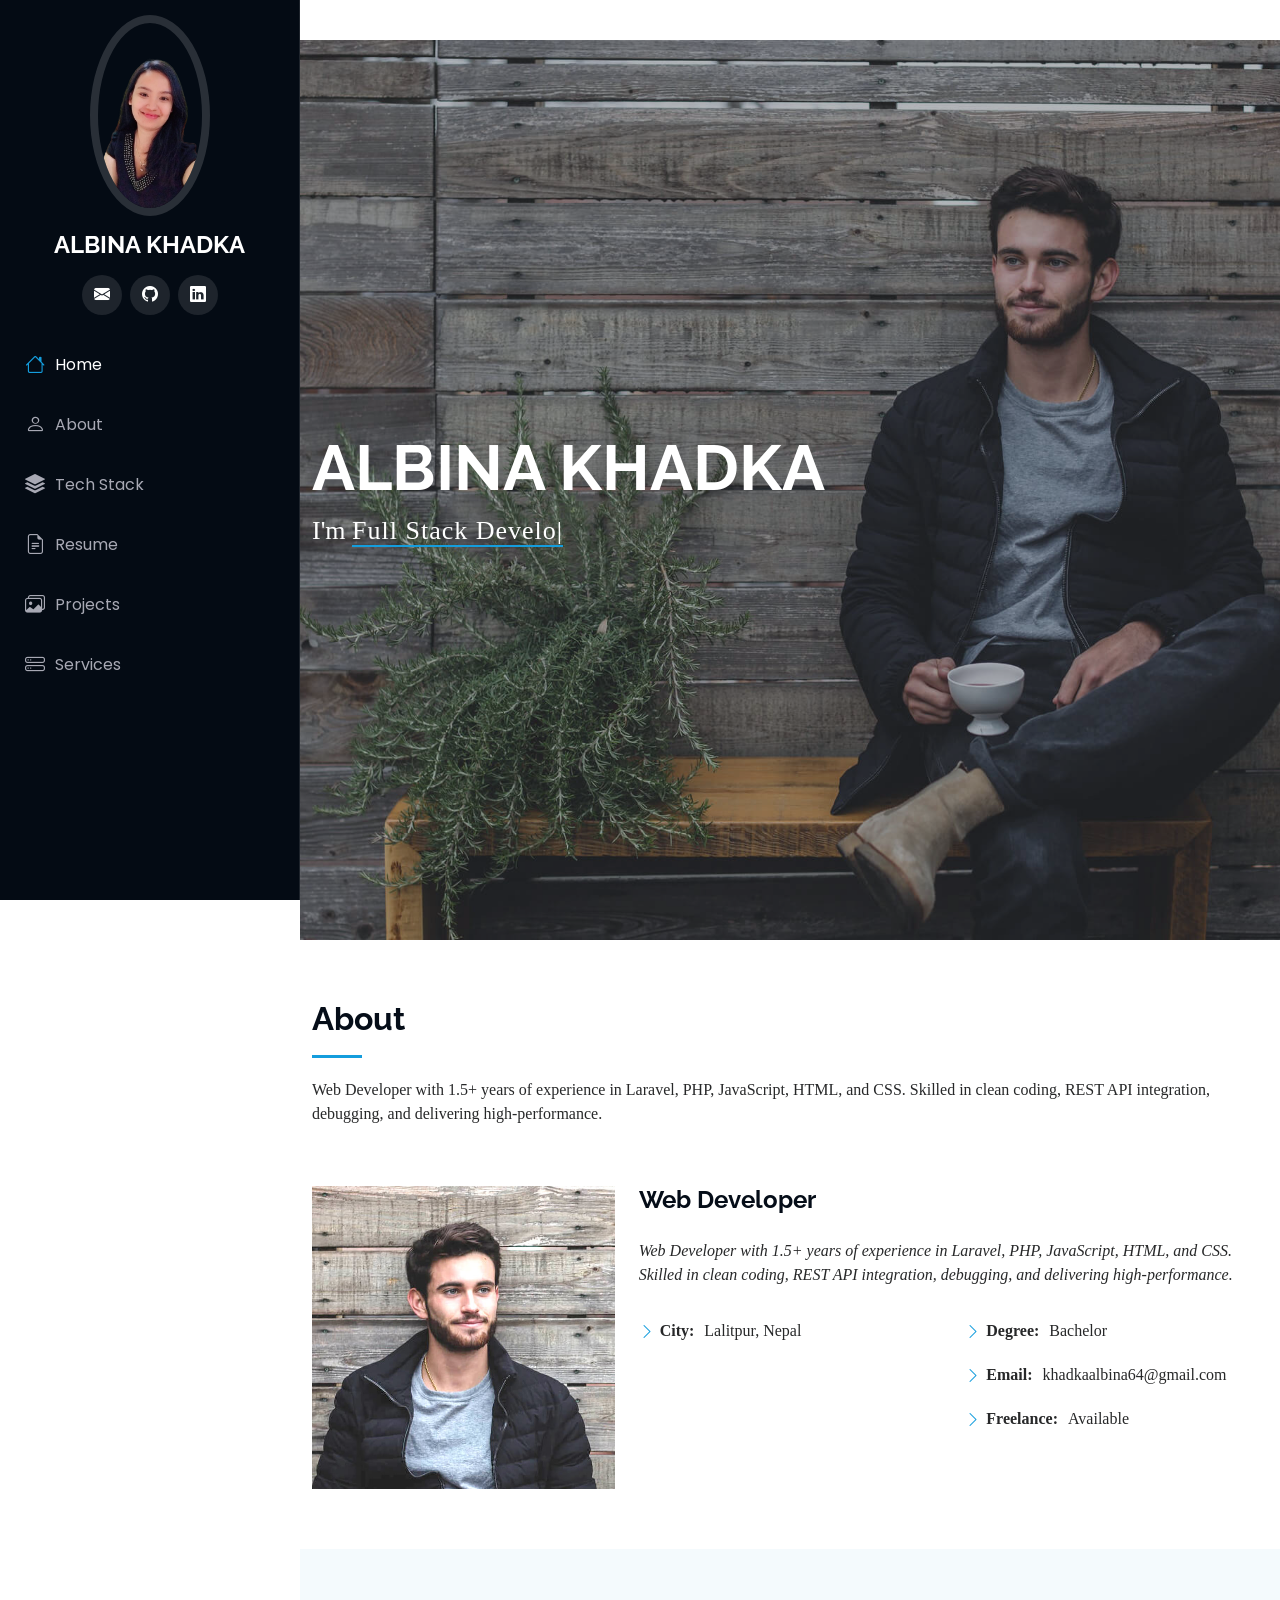
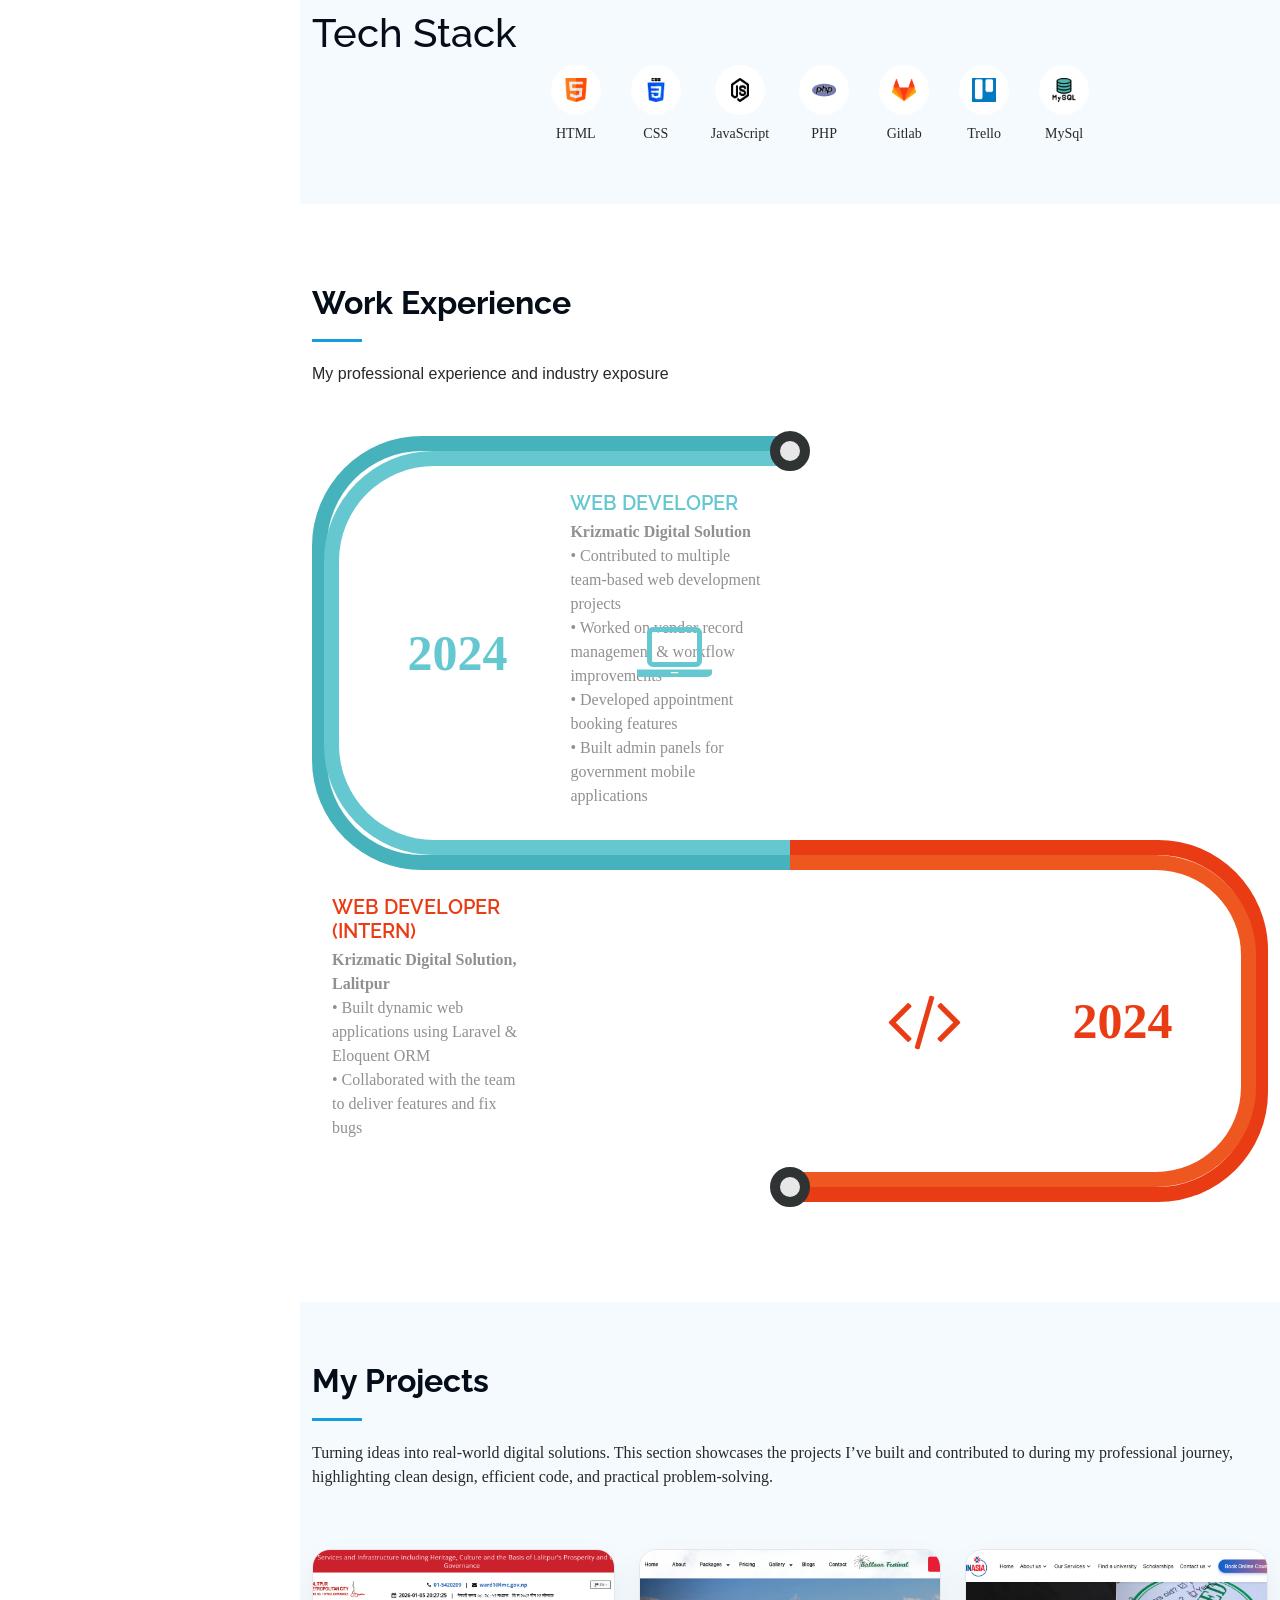
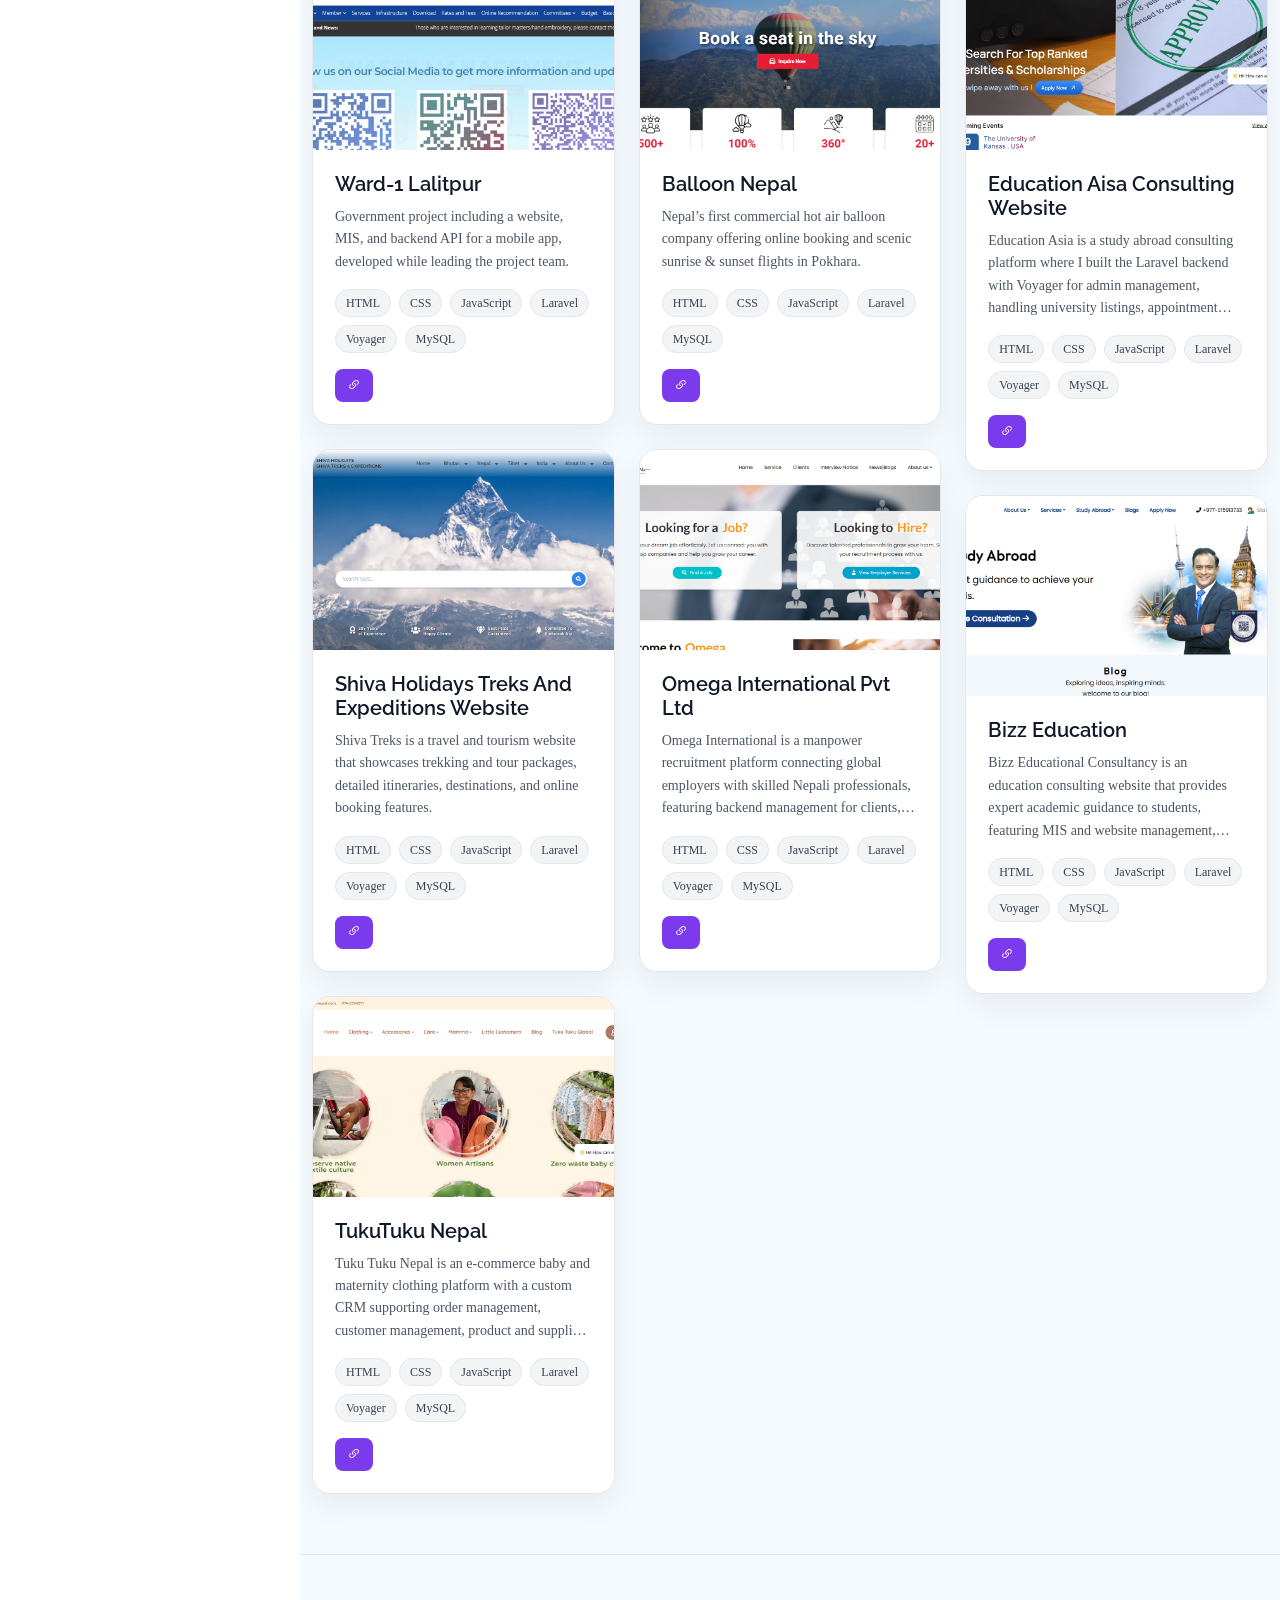
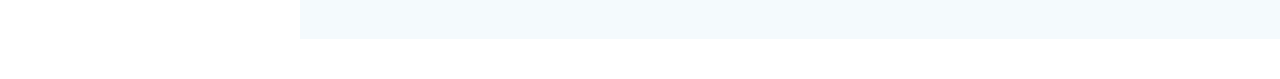
==== index.html @ 02621f2a "1st phase" ====
<!DOCTYPE html>
<html lang="en">

<head>
  <meta charset="utf-8">
  <meta content="width=device-width, initial-scale=1.0" name="viewport">
  <title>Full Stack Developer Portfolio</title>
  <meta content="" name="description">
  <meta content="" name="keywords">

  <!-- Favicons -->
  <link href="assets/img/resume.png" rel="icon">
  <link href="assets/img/resume.png" rel="apple-touch-icon">
  <!-- Fonts -->
  <link href="https://fonts.googleapis.com" rel="preconnect">
  <link href="https://fonts.gstatic.com" rel="preconnect" crossorigin>
  <link
    href="https://fonts.googleapis.com/css2?family=Roboto:ital,wght@0,100;0,300;0,400;0,500;0,700;0,900;1,100;1,300;1,400;1,500;1,700;1,900&family=Poppins:ital,wght@0,100;0,200;0,300;0,400;0,500;0,600;0,700;0,800;0,900;1,100;1,200;1,300;1,400;1,500;1,600;1,700;1,800;1,900&family=Raleway:ital,wght@0,100;0,200;0,300;0,400;0,500;0,600;0,700;0,800;0,900;1,100;1,200;1,300;1,400;1,500;1,600;1,700;1,800;1,900&display=swap"
    rel="stylesheet">
    <link rel="stylesheet" href="https://cdnjs.cloudflare.com/ajax/libs/font-awesome/4.7.0/css/font-awesome.min.css">


  <!-- Vendor CSS Files -->
  <link href="assets/vendor/bootstrap/css/bootstrap.min.css" rel="stylesheet">
  <link href="assets/vendor/bootstrap-icons/bootstrap-icons.css" rel="stylesheet">
  <link href="assets/vendor/aos/aos.css" rel="stylesheet">
  <link href="assets/vendor/glightbox/css/glightbox.min.css" rel="stylesheet">
  <link href="assets/vendor/swiper/swiper-bundle.min.css" rel="stylesheet">
  <link href="assets/css/main.css" rel="stylesheet">
</head>

<body class="index-page">

  <header id="header" class="header dark-background d-flex flex-column">
    <i class="header-toggle d-xl-none bi bi-list"></i>

    <div class="profile-img">
      <img src="assets/img/me.png" alt="" class="img-fluid rounded-circle">
    </div>

    <a href="index.html" class="logo d-flex align-items-center justify-content-center">
      <h1 class="sitename">ALBINA KHADKA</h1>
    </a>

    <div class="social-links text-center">
      <a href="mailto:khadkaalbina64@gmail.com" class="gmail" target="_blank">
        <i class="bi bi-envelope-fill"></i>
      </a>

      <a href="https://github.com/AlbinaKhadka" class="github" target="_blank">
        <i class="bi bi-github"></i>
      </a>
      <a href="https://www.linkedin.com/in/albinakhadka/" class="linkedin"><i class="bi bi-linkedin"></i></a>
    </div>

    <nav id="navmenu" class="navmenu">
      <ul>
        <li><a href="#hero" class="active"><i class="bi bi-house navicon"></i>Home</a></li>
        <li><a href="#about"><i class="bi bi-person navicon"></i> About</a></li>
        <li><a href="#skills"><i class="bi bi-stack navicon"></i> Tech Stack</a></li>
        <li><a href="#resume"><i class="bi bi-file-earmark-text navicon"></i> Resume</a></li>
        <li><a href="#portfolio"><i class="bi bi-images navicon"></i> Projects</a></li>
        <li><a href="#services"><i class="bi bi-hdd-stack navicon"></i> Services</a></li>

    </nav>

  </header>

  <main class="main">

    <!-- Hero Section -->
    <section id="hero" class="hero section dark-background">

      <img src="assets/img/hero-bg.jpg" alt="" data-aos="fade-in" class="">

      <div class="container" data-aos="fade-up" data-aos-delay="100">
        <h2>ALBINA KHADKA</h2>
        <p>I'm <span class="typed" data-typed-items="Full Stack Developer"></span><span
            class="typed-cursor typed-cursor--blink" aria-hidden="true"></span><span
            class="typed-cursor typed-cursor--blink" aria-hidden="true"></span></p>
      </div>

    </section><!-- /Hero Section -->

    <!-- About Section -->
    <section id="about" class="about section">

      <!-- Section Title -->
      <div class="container section-title" data-aos="fade-up">
        <h2>About</h2>
        <p>Web Developer with 1.5+ years of experience in Laravel, PHP, JavaScript, HTML, and CSS. Skilled in clean
          coding, REST API integration, debugging, and delivering high-performance.</p>
      </div><!-- End Section Title -->

      <div class="container" data-aos="fade-up" data-aos-delay="100">

        <div class="row gy-4 justify-content-center">
          <div class="col-lg-4">
            <img src="assets/img/my-profile-img.jpg" class="img-fluid" alt="">
          </div>
          <div class="col-lg-8 content">
            <h2> Web Developer</h2>
            <p class="fst-italic py-3">
              Web Developer with 1.5+ years of experience in Laravel, PHP, JavaScript, HTML, and CSS. Skilled in clean
              coding, REST API integration, debugging, and delivering high-performance.
            </p>
            <div class="row">
              <div class="col-lg-6">
                <ul>
                  <li><i class="bi bi-chevron-right"></i> <strong>City:</strong> <span>Lalitpur, Nepal</span></li>
                </ul>
              </div>
              <div class="col-lg-6">
                <ul>

                  <li><i class="bi bi-chevron-right"></i> <strong>Degree:</strong> <span>Bachelor</span></li>
                  <li><i class="bi bi-chevron-right"></i> <strong>Email:</strong> <span>khadkaalbina64@gmail.com</span>
                  </li>
                  <li><i class="bi bi-chevron-right"></i> <strong>Freelance:</strong> <span>Available</span></li>
                </ul>
              </div>
            </div>

          </div>
        </div>

      </div>

    </section><!-- /About Section -->
    <!-- Skills Section -->
    <section id="skills" class="skills section light-background">

      <div class="container">
        <div>
          <h1>Tech Stack <br />
            <span style="font-size: 40px; font-weight: 500"></span>
          </h1>
        </div>

        <div class="right-section">
          <div class="dotted-arc"></div>
          <div class="main-circle">
            <img src="" width="90" />
          </div>


          <div class="icon-node node-top">
            <div class="node-circle">
              <img src="assets/img/skills/html.png" />
            </div>
            <div class="label">HTML</div>
          </div>


          <div class="icon-node node-mid">
            <div class="node-circle">
              <img src="assets/img/skills/css.png" />
            </div>
            <div class="label">CSS</div>
          </div>

          <div class="icon-node node-mid">
            <div class="node-circle">
              <img src="assets/img/skills/js.png" />
            </div>
            <div class="label">JavaScript</div>
          </div>

          <div class="icon-node node-mid">
            <div class="node-circle">
              <img src="assets/img/skills/php.png" />
            </div>
            <div class="label">PHP</div>
          </div>

          <div class="icon-node node-mid">
            <div class="node-circle">
              <img src="assets/img/skills/gitlab.png" />
            </div>
            <div class="label">Gitlab</div>
          </div>
          <div class="icon-node node-mid">
            <div class="node-circle">
              <img src="assets/img/skills/trello.png" />
            </div>
            <div class="label">Trello</div>
          </div>
          <div class="icon-node node-mid">
            <div class="node-circle">
              <img src="assets/img/skills/mysql.png" />
            </div>
            <div class="label">MySql</div>
          </div>
        </div>
      </div>
    </section><!-- /Skills Section -->

    <!-- Resume Section -->
 <section id="resume" class="resume section">

  <div class="container section-title">
    <h2>Work Experience</h2>
    <p>My professional experience and industry exposure</p>
  </div>

  <div class="container">
    <div class="row">
      <div class="col">
        <div class="main-timeline">
          <!-- EXPERIENCE 1 -->
          <div class="timeline">
            <a href="#" class="timeline-content">
              <span class="timeline-year">2024</span>
              <div class="timeline-icon">
                <i class="fa fa-laptop" aria-hidden="true"></i>
              </div>

              <div class="content">
                <h3 class="title">Web Developer</h3>
                <p class="description">
                  <strong>Krizmatic Digital Solution</strong><br>
              
                  • Contributed to multiple team-based web development projects<br>
                  • Worked on vendor record management & workflow improvements<br>
                  • Developed appointment booking features<br>
                  • Built admin panels for government mobile applications
                </p>
              </div>
            </a>
          </div>

          <!-- EXPERIENCE 2 -->
          <div class="timeline">
            <a href="#" class="timeline-content">
              <span class="timeline-year">2024</span>

              <div class="timeline-icon">
                <i class="fa fa-code" aria-hidden="true"></i>
              </div>

              <div class="content">
                <h3 class="title">Web Developer (Intern)</h3>
                <p class="description">
                  <strong>Krizmatic Digital Solution, Lalitpur</strong><br>
                
                  • Built dynamic web applications using Laravel & Eloquent ORM<br>
                  • Collaborated with the team to deliver features and fix bugs
                </p>
              </div>
            </a>
          </div>

        </div>
      </div>
    </div>
  </div>

</section>


<!-- /Resume Section -->

    <!-- Portfolio Section -->
    <section id="portfolio" class="portfolio section light-background">

      <!-- Section Title -->
      <div class="container section-title" data-aos="fade-up">
        <h2>My Projects</h2>
        <p>
          Turning ideas into real-world digital solutions.
          This section showcases the projects I’ve built and contributed to during my professional journey, highlighting
          clean design, efficient code, and practical problem-solving.
        </p>
      </div>
      <div class="container">
        <div class="isotope-layout" data-default-filter="*" data-layout="masonry" data-sort="original-order">
          <div class="row gy-4 isotope-container" data-aos="fade-up" data-aos-delay="200">
            <div class="col-lg-4 col-md-6 portfolio-item isotope-item filter-app">
              <div class="portfolio-content h-100 portfolio-card">
                <img src="assets/img/projects/ward.png" class="img-fluid portfolio-img"
                  alt="Ward-1 Lalitpur Government Project">

                <div class="portfolio-info portfolio-info-light">
                  <h4>Ward-1 Lalitpur</h4>
                  <p>
                    Government project including a website, MIS, and backend API for a mobile app,
                    developed while leading the project team.
                  </p>
                  <div class="tech-stack">
                    <span>HTML</span>
                    <span>CSS</span>
                    <span>JavaScript</span>
                    <span>Laravel</span>
                    <span>Voyager</span>
                    <span>MySQL</span>
                  </div>

                  <a href="https://ward1lmc.com/" class="details-link">
                    <i class="bi bi-link-45deg"></i>
                  </a>
                </div>

              </div>
            </div>
            <div class="col-lg-4 col-md-6 portfolio-item isotope-item filter-app">
              <div class="portfolio-content h-100 portfolio-card">

                <img src="assets/img/projects/Book-a-Hot-Air-Balloon-Ride-in-Nepal-09-25-2025_11_34_AM.png"
                  class="img-fluid portfolio-img" alt="Balloon Nepal project">

                <div class="portfolio-info portfolio-info-light">
                  <h4>Balloon Nepal</h4>
                  <p>
                    Nepal’s first commercial hot air balloon company offering online booking
                    and scenic sunrise & sunset flights in Pokhara.
                  </p>
                  <div class="tech-stack">
                    <span>HTML</span>
                    <span>CSS</span>
                    <span>JavaScript</span>
                    <span>Laravel</span>
                    <span>MySQL</span>
                  </div>

                  <a href="https://balloonnepal.com/" class="details-link" target="_blank" rel="noopener">
                    <i class="bi bi-link-45deg"></i>
                  </a>
                </div>

              </div>
            </div>

            <div class="col-lg-4 col-md-6 portfolio-item isotope-item filter-app">
              <div class="portfolio-content h-100 portfolio-card">
                <img src="assets/img/projects/Education-Asia-09-25-2025_12_02_PM.png" class="img-fluid portfolio-img"
                  alt="Education Asia">

                <div class="portfolio-info portfolio-info-light">
                  <h4>Education Aisa Consulting Website </h4>
                  <p>
                    Education Asia is a study abroad consulting platform where I built the Laravel backend with Voyager
                    for admin management, handling university listings, appointment bookings, scholarships, and core
                    consulting features.
                  </p>
                  <div class="tech-stack">
                    <span>HTML</span>
                    <span>CSS</span>
                    <span>JavaScript</span>
                    <span>Laravel</span>
                    <span>Voyager</span>
                    <span>MySQL</span>
                  </div>
                  <a href="https://www.educationasia.com/" class="details-link">
                    <i class="bi bi-link-45deg"></i>
                  </a>
                </div>

              </div>
            </div>
            <div class="col-lg-4 col-md-6 portfolio-item isotope-item filter-app">
              <div class="portfolio-content h-100 portfolio-card">
                <img src="assets/img/projects/shivatreks.png" class="img-fluid portfolio-img" alt="Education Asia">

                <div class="portfolio-info portfolio-info-light">
                  <h4>Shiva Holidays Treks And Expeditions Website </h4>
                  <p>
                    Shiva Treks is a travel and tourism website that showcases trekking and tour packages, detailed
                    itineraries, destinations, and online booking features.
                  </p>
                  <div class="tech-stack">
                    <span>HTML</span>
                    <span>CSS</span>
                    <span>JavaScript</span>
                    <span>Laravel</span>
                    <span>Voyager</span>
                    <span>MySQL</span>
                  </div>
                  <a href="https://www.shivaholidays.com/" class="details-link">
                    <i class="bi bi-link-45deg"></i>
                  </a>
                </div>

              </div>
            </div>
             <div class="col-lg-4 col-md-6 portfolio-item isotope-item filter-app">
              <div class="portfolio-content h-100 portfolio-card">
                <img src="assets/img/projects/omega.png" class="img-fluid portfolio-img" alt="Omega International">

                <div class="portfolio-info portfolio-info-light">
                  <h4>Omega International Pvt Ltd</h4>
                  <p>
                 Omega International is a manpower recruitment platform connecting global employers with skilled Nepali professionals, featuring backend management for clients, services, blogs, CV generation, and appointment booking.
                  </p>
                  <div class="tech-stack">
                    <span>HTML</span>
                    <span>CSS</span>
                    <span>JavaScript</span>
                    <span>Laravel</span>
                    <span>Voyager</span>
                    <span>MySQL</span>
                  </div>
                  <a href="https://omeganepal.com/" class="details-link">
                    <i class="bi bi-link-45deg"></i>
                  </a>
                </div>

              </div>
            </div>
             <div class="col-lg-4 col-md-6 portfolio-item isotope-item filter-app">
              <div class="portfolio-content h-100 portfolio-card">
                <img src="assets/img/projects/bizz.png" class="img-fluid portfolio-img" alt="Bizz Education">

                <div class="portfolio-info portfolio-info-light">
                  <h4>Bizz Education</h4>
                  <p>
               Bizz Educational Consultancy is an education consulting website that provides expert academic guidance to students, featuring MIS and website management, appointment booking, email and contact systems, and “Apply Now” functionality to support the complete student counseling process.
                  </p>
                  <div class="tech-stack">
                    <span>HTML</span>
                    <span>CSS</span>
                    <span>JavaScript</span>
                    <span>Laravel</span>
                    <span>Voyager</span>
                    <span>MySQL</span>
                  </div>
                  <a href="https://bizzeducation.com/" class="details-link">
                    <i class="bi bi-link-45deg"></i>
                  </a>
                </div>

              </div>
            </div>
             <div class="col-lg-4 col-md-6 portfolio-item isotope-item filter-app">
              <div class="portfolio-content h-100 portfolio-card">
                <img src="assets/img/projects/TukuTukuNepal.png" class="img-fluid portfolio-img" alt="Bizz Education">

                <div class="portfolio-info portfolio-info-light">
                  <h4>TukuTuku Nepal </h4>
                  <p>
             Tuku Tuku Nepal is an e-commerce baby and maternity clothing platform with a custom CRM supporting order management, customer management, product and supplier management, user roles, and enquiry handling.
                  </p>
                  <div class="tech-stack">
                    <span>HTML</span>
                    <span>CSS</span>
                    <span>JavaScript</span>
                    <span>Laravel</span>
                    <span>Voyager</span>
                    <span>MySQL</span>
                  </div>
                  <a href="https://tukutukunepal.com/" class="details-link">
                    <i class="bi bi-link-45deg"></i>
                  </a>
                </div>

              </div>
            </div>
          </div><!-- End Portfolio Container -->

        </div>

      </div>


    </section><!-- /Portfolio Section -->

  

  </main>

  <footer id="footer" class="footer position-relative light-background">

    <div class="container">
     
      <div class="credits">
      

      </div>
    </div>

  </footer>

  <!-- Scroll Top -->
  <a href="#" id="scroll-top" class="scroll-top d-flex align-items-center justify-content-center"><i
      class="bi bi-arrow-up-short"></i></a>

  <!-- Preloader -->
  <div id="preloader"></div>

  <!-- Vendor JS Files -->
  <script src="assets/vendor/bootstrap/js/bootstrap.bundle.min.js"></script>
  <script src="assets/vendor/php-email-form/validate.js"></script>
  <script src="assets/vendor/aos/aos.js"></script>
  <script src="assets/vendor/typed.js/typed.umd.js"></script>
  <script src="assets/vendor/purecounter/purecounter_vanilla.js"></script>
  <script src="assets/vendor/waypoints/noframework.waypoints.js"></script>
  <script src="assets/vendor/glightbox/js/glightbox.min.js"></script>
  <script src="assets/vendor/imagesloaded/imagesloaded.pkgd.min.js"></script>
  <script src="assets/vendor/isotope-layout/isotope.pkgd.min.js"></script>
  <script src="assets/vendor/swiper/swiper-bundle.min.js"></script>

  <!-- Main JS File -->
  <script src="assets/js/main.js"></script>

</body>

</html>
---- assets/css/main.css ----
/**
* Template Name: iPortfolio
* Template URL: https://bootstrapmade.com/iportfolio-bootstrap-portfolio-websites-template/
* Updated: Jun 29 2024 with Bootstrap v5.3.3
* Author: BootstrapMade.com
* License: https://bootstrapmade.com/license/
*/

/*--------------------------------------------------------------
# Font & Color Variables
# Help: https://bootstrapmade.com/color-system/
--------------------------------------------------------------*/
/* Fonts */
:root {
  --default-font: "Roboto",  system-ui, -apple-system, "Segoe UI", Roboto, "Helvetica Neue", Arial, "Noto Sans", "Liberation Sans", sans-serif, "Apple Color Emoji", "Segoe UI Emoji", "Segoe UI Symbol", "Noto Color Emoji";
  --heading-font: "Raleway",  sans-serif;
  --nav-font: "Poppins",  sans-serif;
}

/* Global Colors - The following color variables are used throughout the website. Updating them here will change the color scheme of the entire website */
:root { 
  --background-color: #ffffff; /* Background color for the entire website, including individual sections */
  --default-color: #272829; /* Default color used for the majority of the text content across the entire website */
  --heading-color: #050d18; /* Color for headings, subheadings and title throughout the website */
  --accent-color: #149ddd; /* Accent color that represents your brand on the website. It's used for buttons, links, and other elements that need to stand out */
  --surface-color: #ffffff; /* The surface color is used as a background of boxed elements within sections, such as cards, icon boxes, or other elements that require a visual separation from the global background. */
  --contrast-color: #ffffff; /* Contrast color for text, ensuring readability against backgrounds of accent, heading, or default colors. */
}

/* Nav Menu Colors - The following color variables are used specifically for the navigation menu. They are separate from the global colors to allow for more customization options */
:root {
  --nav-color: #a8a9b4;  /* The default color of the main navmenu links */
  --nav-hover-color: #ffffff; /* Applied to main navmenu links when they are hovered over or active */
  --nav-mobile-background-color: #040b14; /* Used as the background color for mobile navigation menu */
  --nav-dropdown-background-color: #040b14; /* Used as the background color for dropdown items that appear when hovering over primary navigation items */
  --nav-dropdown-color: #a8a9b4; /* Used for navigation links of the dropdown items in the navigation menu. */
  --nav-dropdown-hover-color: #ffffff; /* Similar to --nav-hover-color, this color is applied to dropdown navigation links when they are hovered over. */
}

/* Color Presets - These classes override global colors when applied to any section or element, providing reuse of the sam color scheme. */



.light-background {
  --background-color: #f4fafd;
  --surface-color: #ffffff;
}

.dark-background {
  --background-color: #040b14;
  --default-color: #ffffff;
  --heading-color: #ffffff;
  --surface-color: #151f2b;
  --contrast-color: #ffffff;
}

/* Smooth scroll */
:root {
  scroll-behavior: smooth;
}

/*--------------------------------------------------------------
# General Styling & Shared Classes
--------------------------------------------------------------*/
body {
  color: var(--default-color);
  background-color: var(--background-color);
  font-family: var(--default-font);
}

a {
  color: var(--accent-color);
  text-decoration: none;
  transition: 0.3s;
}

a:hover {
  color: color-mix(in srgb, var(--accent-color), transparent 25%);
  text-decoration: none;
}

h1,
h2,
h3,
h4,
h5,
h6 {
  color: var(--heading-color);
  font-family: var(--heading-font);
}

/* PHP Email Form Messages
------------------------------*/
.php-email-form .error-message {
  display: none;
  background: #df1529;
  color: #ffffff;
  text-align: left;
  padding: 15px;
  margin-bottom: 24px;
  font-weight: 600;
}

.php-email-form .sent-message {
  display: none;
  color: #ffffff;
  background: #059652;
  text-align: center;
  padding: 15px;
  margin-bottom: 24px;
  font-weight: 600;
}

.php-email-form .loading {
  display: none;
  background: var(--surface-color);
  text-align: center;
  padding: 15px;
  margin-bottom: 24px;
}

.php-email-form .loading:before {
  content: "";
  display: inline-block;
  border-radius: 50%;
  width: 24px;
  height: 24px;
  margin: 0 10px -6px 0;
  border: 3px solid var(--accent-color);
  border-top-color: var(--surface-color);
  animation: php-email-form-loading 1s linear infinite;
}

@keyframes php-email-form-loading {
  0% {
    transform: rotate(0deg);
  }

  100% {
    transform: rotate(360deg);
  }
}

/*--------------------------------------------------------------
# Global Header
--------------------------------------------------------------*/
.header {
  color: var(--default-color);
  background-color: var(--background-color);
  position: fixed;
  top: 0;
  left: 0;
  bottom: 0;
  padding: 0 15px;
  width: 300px;
  transition: all ease-in-out 0.3s;
  overflow-y: auto;
  z-index: 997;
  border-right: 1px solid color-mix(in srgb, var(--default-color), transparent 90%);
}

.header .profile-img img {
  margin: 15px auto;
  display: block;
  width: 120px;
  border: 8px solid color-mix(in srgb, var(--default-color), transparent 85%);
}

.header .logo {
  line-height: 1;
  margin-bottom: 15px;
}

.header .logo img {
  max-height: 32px;
  margin-right: 8px;
}

.header .logo h1 {
  font-size: 24px;
  margin: 0;
  font-weight: 700;
  color: var(--heading-color);
}

.header .social-links {
  margin: 0 0 20px 0;
}

.header .social-links a {
  font-size: 16px;
  display: inline-flex;
  align-items: center;
  justify-content: center;
  background: color-mix(in srgb, var(--default-color), transparent 90%);
  color: var(--default-color);
  margin: 0 2px;
  border-radius: 50%;
  text-align: center;
  width: 40px;
  height: 40px;
  transition: 0.3s;
}

.header .social-links a:hover {
  color: var(--contrast-color);
  background: var(--accent-color);
}

@media (min-width: 1200px) {

  .header~main,
  .header~#footer {
    margin-left: 300px;
  }
}

@media (max-width: 1199px) {
  .header {
    left: -100%;
  }
}

.header.header-show {
  left: 0;
}

.header .header-toggle {
  color: var(--contrast-color);
  background-color: var(--accent-color);
  font-size: 22px;
  display: flex;
  align-items: center;
  justify-content: center;
  width: 40px;
  height: 40px;
  border-radius: 50%;
  cursor: pointer;
  position: fixed;
  top: 15px;
  right: 15px;
  z-index: 9999;
  transition: background-color 0.3s;
}

.header .header-toggle:hover {
  color: var(--contrast-color);
  background-color: color-mix(in srgb, var(--accent-color) 90%, white 15%);
}

/*--------------------------------------------------------------
# Navigation Menu
--------------------------------------------------------------*/
.mobile-nav-toggle {
  display: none;
}

.navmenu {
  padding: 0;
  z-index: 9997;
}

.navmenu ul {
  list-style: none;
  padding: 0 0 20px 0;
  margin: 0;
}

.navmenu a,
.navmenu a:focus {
  color: var(--nav-color);
  padding: 15px 10px;
  font-family: var(--nav-font);
  font-size: 16px;
  font-weight: 400;
  display: flex;
  align-items: center;
  white-space: nowrap;
  transition: 0.3s;
  width: 100%;
}

.navmenu a .navicon,
.navmenu a:focus .navicon {
  font-size: 20px;
  margin-right: 10px;
}

.navmenu a .toggle-dropdown,
.navmenu a:focus .toggle-dropdown {
  font-size: 12px;
  line-height: 0;
  margin-left: auto;
  width: 30px;
  height: 30px;
  display: flex;
  align-items: center;
  justify-content: center;
  border-radius: 50%;
  transition: 0.3s;
  flex-shrink: 0;
  background-color: color-mix(in srgb, var(--accent-color), transparent 90%);
}

.navmenu a .toggle-dropdown:hover,
.navmenu a:focus .toggle-dropdown:hover {
  background-color: var(--accent-color);
  color: var(--contrast-color);
}

.navmenu a:hover,
.navmenu .active,
.navmenu .active:focus {
  color: var(--nav-hover-color);
}

.navmenu a:hover .navicon,
.navmenu .active .navicon,
.navmenu .active:focus .navicon {
  color: var(--accent-color);
}

.navmenu .active .toggle-dropdown,
.navmenu .active:focus .toggle-dropdown {
  background-color: var(--accent-color);
  color: var(--contrast-color);
  transform: rotate(180deg);
}

.navmenu .dropdown {
  display: block;
}

.navmenu .dropdown a,
.navmenu .dropdown a:focus {
  color: --nav-dropdown-color;
}

.navmenu .dropdown a:hover,
.navmenu .dropdown .active,
.navmenu .dropdown .active:focus {
  color: var(--nav-dropdown-hover-color);
}

.navmenu .dropdown ul {
  position: static;
  display: none;
  z-index: 99;
  padding: 5px 10px;
  margin: 5px 10px;
  background-color: var(--nav-dropdown-background-color);
  border: 1px solid color-mix(in srgb, var(--default-color), transparent 90%);
  box-shadow: none;
  transition: all 0.5s ease-in-out;
}

.navmenu .dropdown ul ul {
  background-color: rgba(33, 37, 41, 0.1);
}

.navmenu .dropdown>.dropdown-active {
  display: block;
  background-color: rgba(33, 37, 41, 0.03);
}

/*--------------------------------------------------------------
# Global Footer
--------------------------------------------------------------*/
.footer {
  color: var(--default-color);
  background-color: var(--background-color);
  font-size: 14px;
  padding: 40px 0;
  position: relative;
  border-top: 1px solid color-mix(in srgb, var(--default-color), transparent 90%);
}

.footer .copyright p {
  margin-bottom: 0;
}

.footer .credits {
  margin-top: 4px;
  font-size: 13px;
  text-align: center;
}

/*--------------------------------------------------------------
# Preloader
--------------------------------------------------------------*/
#preloader {
  position: fixed;
  inset: 0;
  z-index: 999999;
  overflow: hidden;
  background: var(--background-color);
  transition: all 0.6s ease-out;
}

#preloader:before {
  content: "";
  position: fixed;
  top: calc(50% - 30px);
  left: calc(50% - 30px);
  border: 6px solid #ffffff;
  border-color: var(--accent-color) transparent var(--accent-color) transparent;
  border-radius: 50%;
  width: 60px;
  height: 60px;
  animation: animate-preloader 1.5s linear infinite;
}

@keyframes animate-preloader {
  0% {
    transform: rotate(0deg);
  }

  100% {
    transform: rotate(360deg);
  }
}

/*--------------------------------------------------------------
# Scroll Top Button
--------------------------------------------------------------*/
.scroll-top {
  position: fixed;
  visibility: hidden;
  opacity: 0;
  right: 15px;
  bottom: -15px;
  z-index: 99999;
  background-color: var(--accent-color);
  width: 44px;
  height: 44px;
  border-radius: 50px;
  transition: all 0.4s;
}

.scroll-top i {
  font-size: 24px;
  color: var(--contrast-color);
  line-height: 0;
}

.scroll-top:hover {
  background-color: color-mix(in srgb, var(--accent-color), transparent 20%);
  color: var(--contrast-color);
}

.scroll-top.active {
  visibility: visible;
  opacity: 1;
  bottom: 15px;
}

/*--------------------------------------------------------------
# Disable aos animation delay on mobile devices
--------------------------------------------------------------*/
@media screen and (max-width: 768px) {
  [data-aos-delay] {
    transition-delay: 0 !important;
  }
}

/*--------------------------------------------------------------
# Global Page Titles & Breadcrumbs
--------------------------------------------------------------*/
.page-title {
  color: var(--default-color);
  background-color: var(--background-color);
  padding: 25px 0;
  position: relative;
}

.page-title h1 {
  font-size: 24px;
  font-weight: 700;
}

.page-title .breadcrumbs ol {
  display: flex;
  flex-wrap: wrap;
  list-style: none;
  padding: 0;
  margin: 0;
  font-size: 14px;
  font-weight: 400;
}

.page-title .breadcrumbs ol li+li {
  padding-left: 10px;
}

.page-title .breadcrumbs ol li+li::before {
  content: "/";
  display: inline-block;
  padding-right: 10px;
  color: color-mix(in srgb, var(--default-color), transparent 70%);
}

/*--------------------------------------------------------------
# Global Sections
--------------------------------------------------------------*/
section,
.section {
  color: var(--default-color);
  background-color: var(--background-color);
  padding: 60px 0;
  overflow: clip;
}

/*--------------------------------------------------------------
# Global Section Titles
--------------------------------------------------------------*/
.section-title {
  padding-bottom: 60px;
  position: relative;
}

.section-title h2 {
  font-size: 32px;
  font-weight: 700;
  margin-bottom: 20px;
  padding-bottom: 20px;
  position: relative;
}

.section-title h2:after {
  content: "";
  position: absolute;
  display: block;
  width: 50px;
  height: 3px;
  background: var(--accent-color);
  left: 0;
  bottom: 0;
}

.section-title p {
  margin-bottom: 0;
}

/*--------------------------------------------------------------
# Hero Section
--------------------------------------------------------------*/
.hero {
  width: 100%;
  min-height: 100vh;
  position: relative;
  padding: 80px 0;
  display: flex;
  align-items: center;
  justify-content: center;
}

.hero img {
  position: absolute;
  inset: 0;
  display: block;
  width: 100%;
  height: 100%;
  object-fit: cover;
  z-index: 1;
}

.hero:before {
  content: "";
  background: color-mix(in srgb, var(--background-color), transparent 70%);
  position: absolute;
  inset: 0;
  z-index: 2;
}

.hero .container {
  position: relative;
  z-index: 3;
}

.hero h2 {
  margin: 0;
  font-size: 64px;
  font-weight: 700;
}

.hero p {
  margin: 5px 0 0 0;
  font-size: 26px;
}

.hero p span {
  letter-spacing: 1px;
  border-bottom: 2px solid var(--accent-color);
}

.hero .social-links {
  margin-top: 25px;
}

.hero .social-links a {
  font-size: 24px;
  display: inline-block;
  color: color-mix(in srgb, var(--default-color), transparent 50%);
  line-height: 1;
  margin-right: 20px;
  transition: 0.3s;
}

.hero .social-links a:hover {
  color: var(--accent-color);
}

@media (max-width: 768px) {
  .hero h2 {
    font-size: 32px;
  }

  .hero p {
    font-size: 20px;
  }
}

/*--------------------------------------------------------------
# About Section
--------------------------------------------------------------*/
.about .content h2 {
  font-weight: 700;
  font-size: 24px;
}

.about .content ul {
  list-style: none;
  padding: 0;
}

.about .content ul li {
  margin-bottom: 20px;
  display: flex;
  align-items: center;
}

.about .content ul strong {
  margin-right: 10px;
}

.about .content ul i {
  font-size: 16px;
  margin-right: 5px;
  color: var(--accent-color);
  line-height: 0;
}

/*--------------------------------------------------------------
# Stats Section
--------------------------------------------------------------*/
.stats .stats-item {
  padding: 30px;
  width: 100%;
}

.stats .stats-item i {
  color: var(--accent-color);
  display: block;
  font-size: 44px;
  float: left;
  line-height: 0;
}

.stats .stats-item .purecounter {
  color: var(--heading-color);
  font-size: 48px;
  line-height: 40px;
  display: block;
  font-weight: 700;
  margin-left: 60px;
}

.stats .stats-item p {
  color: color-mix(in srgb, var(--default-color), transparent 40%);
  padding: 15px 0 0 0;
  margin: 0 0 0 60px;
  font-family: var(--heading-font);
  font-size: 14px;
}

/*--------------------------------------------------------------
# Skills Section
--------------------------------------------------------------*/
.skills .progress {
  height: 60px;
  display: block;
  background: none;
  border-radius: 0;
}

.skills .progress .skill {
  color: var(--heading-color);
  padding: 0;
  margin: 0 0 6px 0;
  text-transform: uppercase;
  display: block;
  font-weight: 600;
  font-family: var(--heading-font);
}

.skills .progress .skill .val {
  float: right;
  font-style: normal;
}

.skills .progress-bar-wrap {
  background: color-mix(in srgb, var(--default-color), transparent 90%);
  height: 10px;
}

.skills .progress-bar {
  width: 1px;
  height: 10px;
  transition: 0.9s;
  background-color: var(--accent-color);
}
.right-section {
  display: flex;
  justify-content: center;   /* center the whole row */
  align-items: flex-start;
  gap: 30px;                 /* space between icons */
  flex-wrap: nowrap;         /* force single line */
}

/* icon + label stacked vertically */
.icon-node {
  display: flex;
  flex-direction: column;
  align-items: center;
  text-align: center;
}

/* circle */
.node-circle {
  width: 50px;
  height: 50px;
  border-radius: 50%;
  background: #fff;          /* optional */
  display: flex;
  align-items: center;
  justify-content: center;
}

/* icon size */
.node-circle img {
  width: 24px;
  height: 24px;
}

/* text below icon */
.label {
  margin-top: 8px;
  font-size: 14px;
  font-weight: 500;
}


/*--------------------------------------------------------------
/* ===== Resume Timeline ===== */

/* =====================
   Resume Section
===================== */
.resume {
  padding: 80px 0;
  font-family: Tahoma, sans-serif;
  background: #ffffff;
}

/* =====================
   Timeline Wrapper
===================== */
body {
  font-family: tahoma;
  padding: 40px 0;
}

.main-timeline {
  font-family: tahoma;
  padding: 20px 0;
  position: relative;
}

.main-timeline::before,
.main-timeline::after {
  content: "";
  height: 40px;
  width: 40px;
  background-color: #e7e7e7;
  border-radius: 50%;
  border: 10px solid #303334;
  transform: translatex(-50%);
  position: absolute;
  left: 50%;
  top: -15px;
  z-index: 2;
}

.main-timeline::after {
  top: auto;
  bottom: 15px;
}

.main-timeline .timeline {
  padding: 35px 0;
  margin-top: -30px;
  position: relative;
  z-index: 1;
}

.main-timeline .timeline::before,
.main-timeline .timeline::after {
  content: "";
  height: 100%;
  width: 50%;
  border-radius: 110px 0 0 110px;
  border: 15px solid #46b2bc;
  border-right: none;
  position: absolute;
  left: 0;
  top: 0;
  z-index: -1;
}

.main-timeline .timeline::after {
  height: calc(100% - 30px);
  width: calc(50% - 12px);
  border-color: #65c7d0;
  left: 12px;
  top: 15px;
}

.main-timeline .timeline-content {
  display: inline-block;
}

.main-timeline .timeline-content:hover {
  text-decoration: none;
}

.main-timeline .timeline-year {
  color: #65c7d0;
  font-size: 50px;
  font-weight: 600;
  display: inline-block;
  transform: translatey(-50%);
  position: absolute;
  top: 50%;
  left: 10%;
}

.main-timeline .timeline-icon {
    color: #65c7d0;
    font-size: 70px;
    display: inline-block;
    transform: translateY(-50%);
    position: absolute;
    left: 34%;
    top: 50%;
}

.main-timeline .content {
  color: #909090;
  width: 50%;
  padding: 20px;
  display: inline-block;
  float: right;
}

.main-timeline .title {
  color: #65c7d0;
  font-size: 20px;
  font-weight: 600;
  text-transform: uppercase;
  margin: 0 0 5px 0;
}

.main-timeline .description {
  font-size: 16px;
  margin: 0;
}

.main-timeline .timeline:nth-child(even)::before {
  left: auto;
  right: 0;
  border-radius: 0 110px 110px 0;
  border: 15px solid red;
  border-left: none;
}

.main-timeline .timeline:nth-child(even)::after {
  left: auto;
  right: 12px;
  border-radius: 0 100px 100px 0;
  border: 15px solid green;
  border-left: none;
}

.main-timeline .timeline:nth-child(even) .content {
  float: left;
}

.main-timeline .timeline:nth-child(even) .timeline-year {
    left: auto;
    right: 10%;
}

.main-timeline .timeline:nth-child(even) .timeline-icon {
  left: auto;
  right: 32%;
}

.main-timeline .timeline:nth-child(5n+1)::before {
  border-color: #46b2bc;
}

.main-timeline .timeline:nth-child(5n+1)::after {
  border-color: #65c7d0;
}

.main-timeline .timeline:nth-child(5n+1) .timeline-icon {
  color: #65c7d0;
}

.main-timeline .timeline:nth-child(5n+1) .timeline-year {
  color: #65c7d0;
}

.main-timeline .timeline:nth-child(5n+1) .title {
  color: #65c7d0;
}

.main-timeline .timeline:nth-child(5n+2)::before {
  border-color: #ea3c14;
}

.main-timeline .timeline:nth-child(5n+2)::after {
  border-color: #EF5720;
}

.main-timeline .timeline:nth-child(5n+2) .timeline-icon {
  color: #EA3C14;
}

.main-timeline .timeline:nth-child(5n+2) .timeline-year {
  color: #EA3C14;
}

.main-timeline .timeline:nth-child(5n+2) .title {
  color: #EA3C14;
}

.main-timeline .timeline:nth-child(5n+3)::before {
  border-color: #8CC63E;
}

.main-timeline .timeline:nth-child(5n+3)::after {
  border-color: #6CAF29;
}

.main-timeline .timeline:nth-child(5n+3) .timeline-icon
{
  color: #8CC63E;
}

.main-timeline .timeline:nth-child(5n+3) .timeline-year {
  color: #8CC63E;
}

.main-timeline .timeline:nth-child(5n+3) .title {
  color: #8CC63E;
}

.main-timeline .timeline:nth-child(5n+4)::before {
  border-color: #F99324;
}

.main-timeline .timeline:nth-child(5n+4)::after {
  border-color: #FBB03B;
}

.main-timeline .timeline:nth-child(5n+4) .timeline-icon {
  color: #F99324;
}

.main-timeline .timeline:nth-child(5n+4) .timeline-year {
  color: #F99324;
}

.main-timeline .timeline:nth-child(5n+4) .title {
  color: #F99324;
}

.main-timeline .timeline:nth-child(5n+5)::before {
  border-color: #0071BD;
}

.main-timeline .timeline:nth-child(5n+5)::after {
  border-color: #0050A3;
}

.main-timeline .timeline:nth-child(5n+5) .timeline-icon {
  color: #0071BD;
}

.main-timeline .timeline:nth-child(5n+5) .timeline-year {
  color: #0071BD;
}

.main-timeline .timeline:nth-child(5n+5) .title {
  color: #0071BD;
}

@media screen and (max-width:1200px){
    .main-timeline .timeline:after{ border-radius: 88px 0 0 88px; }
    .main-timeline .timeline:nth-child(even):after{ border-radius: 0 88px 88px 0; }
}
@media screen and (max-width:767px){
    .main-timeline .timeline{ margin-top: -19px; }
    .main-timeline .timeline:before {
        border-radius: 50px 0 0 50px;
        border-width: 10px;
    }
    .main-timeline .timeline:after {
        height: calc(100% - 18px);
        width: calc(50% - 9px);
        border-radius: 43px 0 0 43px;
        border-width:10px;
        top: 9px;
        left: 9px;
    }
    .main-timeline .timeline:nth-child(even):before {
        border-radius: 0 50px 50px 0;
        border-width: 10px;
    }
    .main-timeline .timeline:nth-child(even):after {
        height: calc(100% - 18px);
        width: calc(50% - 9px);
        border-radius: 0 43px 43px 0;
        border-width: 10px;
        top: 9px;
        right: 9px;
    }
    .main-timeline .timeline-icon{ font-size: 60px; }
    .main-timeline .timeline-year{ font-size: 40px; }
}
@media screen and (max-width:479px){
    .main-timeline .timeline-icon{
        font-size: 50px;
        transform:translateY(0);
        top: 25%;
        left: 10%;
    }
    .main-timeline .timeline-year{
        font-size: 25px;
        transform:translateY(0);
        top: 65%;
        left: 9%;
    }
    .main-timeline .content{
        width: 68%;
        padding: 10px;
    }
    .main-timeline .title{ font-size: 18px; }
    .main-timeline .timeline:nth-child(even) .timeline-icon{
        right: 10%;
    }
    .main-timeline .timeline:nth-child(even) .timeline-year{
        right: 9%;
    }
}





/*--------------------------------------------------------------
# Portfolio Section (Light Card Style)
--------------------------------------------------------------*/

.portfolio .portfolio-filters {
  padding: 0;
  margin: 0 auto 30px;
  list-style: none;
  text-align: center;
}

.portfolio .portfolio-filters li {
  cursor: pointer;
  display: inline-block;
  font-size: 14px;
  font-weight: 500;
  margin: 0 10px 10px;
  text-transform: uppercase;
  transition: color 0.3s ease;
}

.portfolio .portfolio-filters li:hover,
.portfolio .portfolio-filters li.filter-active {
  color: var(--accent-color);
}

/* Portfolio Item */
.portfolio .portfolio-content {
  height: 100%;
}

/* Card */
.portfolio-card {
  background: #ffffff;
  border-radius: 18px;
  overflow: hidden;
  border: 1px solid #e5e7eb;
  box-shadow: 0 12px 30px rgba(0, 0, 0, 0.06);
  transition: transform 0.3s ease, box-shadow 0.3s ease;
}

.portfolio-card:hover {
  transform: translateY(-6px);
  box-shadow: 0 20px 40px rgba(0, 0, 0, 0.12);
}

/* Image */
.portfolio-img {
  width: 100%;
  height: 200px;
  object-fit: cover;
}

/* Content */
.portfolio-info-light {
  padding: 22px;
  text-align: left;
}

/* Title */
.portfolio-info-light h4 {
  font-size: 20px;
  font-weight: 600;
  margin-bottom: 10px;
  color: #111827;
}

/* Description */
.portfolio-info-light p {
  font-size: 14px;
  line-height: 1.6;
  color: #4b5563;
  margin-bottom: 16px;

  display: -webkit-box;
  -webkit-line-clamp: 4;
  -webkit-box-orient: vertical;
  overflow: hidden;
}

/* Link */
.portfolio-info-light .details-link {
  display: inline-flex;
  align-items: center;
  gap: 6px;
  font-size: 14px;
  padding: 6px 12px;
  border-radius: 8px;
  background: #7c3aed;
  color: #ffffff;
  text-decoration: none;
  transition: background 0.3s ease;
}

.portfolio-info-light .details-link:hover {
  background: #6d28d9;
}
/* Tech Stack */
.portfolio-info-light .tech-stack {
  display: flex;
  flex-wrap: wrap;
  gap: 8px;
  margin-bottom: 16px;
}

.portfolio-info-light .tech-stack span {
  font-size: 12px;
  padding: 4px 10px;
  border-radius: 999px;
  background: #f3f4f6;
  color: #374151;
  border: 1px solid #e5e7eb;
}


/*--------------------------------------------------------------
# Services Section
--------------------------------------------------------------*/
.services .service-item {
  position: relative;
}

.services .service-item .icon {
  background: var(--accent-color);
  display: flex;
  align-items: center;
  justify-content: center;
  width: 54px;
  height: 54px;
  border-radius: 50%;
  transition: 0.5s;
  border: 1px solid var(--accent-color);
  margin-right: 20px;
}

.services .service-item .icon i {
  color: var(--contrast-color);
  font-size: 24px;
  line-height: 0;
}

.services .service-item:hover .icon {
  background: var(--surface-color);
}

.services .service-item:hover .icon i {
  color: var(--accent-color);
}

.services .service-item .title {
  font-weight: 700;
  margin-bottom: 15px;
  font-size: 18px;
}

.services .service-item .title a {
  color: var(--heading-color);
}

.services .service-item .title a:hover {
  color: var(--accent-color);
}

.services .service-item .description {
  line-height: 24px;
  font-size: 14px;
}

/*--------------------------------------------------------------
# Testimonials Section
--------------------------------------------------------------*/
.testimonials .testimonials-carousel,
.testimonials .testimonials-slider {
  overflow: hidden;
}

.testimonials .testimonial-item {
  box-sizing: content-box;
  text-align: center;
  min-height: 320px;
}

.testimonials .testimonial-item .testimonial-img {
  width: 90px;
  border-radius: 50%;
  margin: 0 auto;
}

.testimonials .testimonial-item h3 {
  font-size: 18px;
  font-weight: bold;
  margin: 10px 0 5px 0;
}

.testimonials .testimonial-item h4 {
  font-size: 14px;
  color: color-mix(in srgb, var(--default-color), transparent 20%);
  margin: 0;
}

.testimonials .testimonial-item .quote-icon-left,
.testimonials .testimonial-item .quote-icon-right {
  color: color-mix(in srgb, var(--accent-color), transparent 40%);
  font-size: 26px;
  line-height: 0;
}

.testimonials .testimonial-item .quote-icon-left {
  display: inline-block;
  left: -5px;
  position: relative;
}

.testimonials .testimonial-item .quote-icon-right {
  display: inline-block;
  right: -5px;
  position: relative;
  top: 10px;
  transform: scale(-1, -1);
}

.testimonials .testimonial-item p {
  font-style: italic;
  margin: 0 15px 15px 15px;
  padding: 20px;
  background-color: var(--surface-color);
  position: relative;
  margin-bottom: 35px;
  border-radius: 6px;
  box-shadow: 0px 2px 15px rgba(0, 0, 0, 0.1);
}

.testimonials .testimonial-item p::after {
  content: "";
  width: 0;
  height: 0;
  border-top: 20px solid var(--surface-color);
  border-right: 20px solid transparent;
  border-left: 20px solid transparent;
  position: absolute;
  bottom: -20px;
  left: calc(50% - 20px);
}

.testimonials .swiper-wrapper {
  height: auto;
}

.testimonials .swiper-pagination {
  margin-top: 40px;
  position: relative;
}

.testimonials .swiper-pagination .swiper-pagination-bullet {
  width: 12px;
  height: 12px;
  background-color: var(--background-color);
  opacity: 1;
  border: 1px solid var(--accent-color);
}

.testimonials .swiper-pagination .swiper-pagination-bullet-active {
  background-color: var(--accent-color);
}

/*--------------------------------------------------------------
# Contact Section
--------------------------------------------------------------*/
.contact .info-wrap {
  background-color: var(--surface-color);
  box-shadow: 0px 0px 20px rgba(0, 0, 0, 0.1);
  padding: 30px;
}

@media (max-width: 575px) {
  .contact .info-wrap {
    padding: 20px;
  }
}

.contact .info-item {
  margin-bottom: 40px;
}

.contact .info-item i {
  font-size: 20px;
  color: var(--accent-color);
  background: color-mix(in srgb, var(--accent-color), transparent 92%);
  width: 44px;
  height: 44px;
  display: flex;
  justify-content: center;
  align-items: center;
  border-radius: 50px;
  transition: all 0.3s ease-in-out;
  margin-right: 15px;
}

.contact .info-item h3 {
  padding: 0;
  font-size: 18px;
  font-weight: 700;
  margin-bottom: 5px;
}

.contact .info-item p {
  padding: 0;
  margin-bottom: 0;
  font-size: 14px;
}

.contact .info-item:hover i {
  background: var(--accent-color);
  color: var(--contrast-color);
}

.contact .php-email-form {
  background-color: var(--surface-color);
  height: 100%;
  padding: 30px;
  box-shadow: 0px 0px 20px rgba(0, 0, 0, 0.1);
}

@media (max-width: 575px) {
  .contact .php-email-form {
    padding: 20px;
  }
}

.contact .php-email-form input[type=text],
.contact .php-email-form input[type=email],
.contact .php-email-form textarea {
  font-size: 14px;
  padding: 10px 15px;
  box-shadow: none;
  border-radius: 0;
  color: var(--default-color);
  background-color: var(--surface-color);
  border-color: color-mix(in srgb, var(--default-color), transparent 80%);
}

.contact .php-email-form input[type=text]:focus,
.contact .php-email-form input[type=email]:focus,
.contact .php-email-form textarea:focus {
  border-color: var(--accent-color);
}

.contact .php-email-form input[type=text]::placeholder,
.contact .php-email-form input[type=email]::placeholder,
.contact .php-email-form textarea::placeholder {
  color: color-mix(in srgb, var(--default-color), transparent 70%);
}

.contact .php-email-form button[type=submit] {
  color: var(--contrast-color);
  background: var(--accent-color);
  border: 0;
  padding: 10px 30px;
  transition: 0.4s;
  border-radius: 50px;
}

.contact .php-email-form button[type=submit]:hover {
  background: color-mix(in srgb, var(--accent-color), transparent 25%);
}

/*--------------------------------------------------------------
# Portfolio Details Section
--------------------------------------------------------------*/
.portfolio-details .portfolio-details-slider img {
  width: 100%;
}

.portfolio-details .portfolio-details-slider .swiper-pagination {
  margin-top: 20px;
  position: relative;
}

.portfolio-details .portfolio-details-slider .swiper-pagination .swiper-pagination-bullet {
  width: 12px;
  height: 12px;
  background-color: color-mix(in srgb, var(--default-color), transparent 85%);
  opacity: 1;
}

.portfolio-details .portfolio-details-slider .swiper-pagination .swiper-pagination-bullet-active {
  background-color: var(--accent-color);
}

.portfolio-details .portfolio-info {
  padding: 30px;
  box-shadow: 0px 0 30px rgba(0, 0, 0, 0.1);
}

.portfolio-details .portfolio-info h3 {
  font-size: 22px;
  font-weight: 700;
  margin-bottom: 20px;
  padding-bottom: 20px;
  border-bottom: 1px solid color-mix(in srgb, var(--default-color), transparent 85%);
}

.portfolio-details .portfolio-info ul {
  list-style: none;
  padding: 0;
  font-size: 15px;
}

.portfolio-details .portfolio-info ul li+li {
  margin-top: 10px;
}

.portfolio-details .portfolio-description {
  padding-top: 30px;
}

.portfolio-details .portfolio-description h2 {
  font-size: 26px;
  font-weight: 700;
  margin-bottom: 20px;
}

.portfolio-details .portfolio-description p {
  padding: 0;
  color: color-mix(in srgb, var(--default-color), transparent 30%);
}

/*--------------------------------------------------------------
# Service Details Section
--------------------------------------------------------------*/
.service-details .services-list {
  padding: 10px 30px;
  border: 1px solid color-mix(in srgb, var(--default-color), transparent 90%);
  margin-bottom: 20px;
}

.service-details .services-list a {
  display: block;
  line-height: 1;
  padding: 8px 0 8px 15px;
  border-left: 3px solid color-mix(in srgb, var(--default-color), transparent 70%);
  margin: 20px 0;
  color: color-mix(in srgb, var(--default-color), transparent 20%);
  transition: 0.3s;
}

.service-details .services-list a.active {
  color: var(--heading-color);
  font-weight: 700;
  border-color: var(--accent-color);
}

.service-details .services-list a:hover {
  border-color: var(--accent-color);
}

.service-details .services-img {
  margin-bottom: 20px;
}

.service-details h3 {
  font-size: 26px;
  font-weight: 700;
}

.service-details h4 {
  font-size: 20px;
  font-weight: 700;
}

.service-details p {
  font-size: 15px;
}

.service-details ul {
  list-style: none;
  padding: 0;
  font-size: 15px;
}

.service-details ul li {
  padding: 5px 0;
  display: flex;
  align-items: center;
}

.service-details ul i {
  font-size: 20px;
  margin-right: 8px;
  color: var(--accent-color);
}

/*--------------------------------------------------------------
# Starter Section Section
--------------------------------------------------------------*/
.starter-section {
  /* Add your styles here */
}
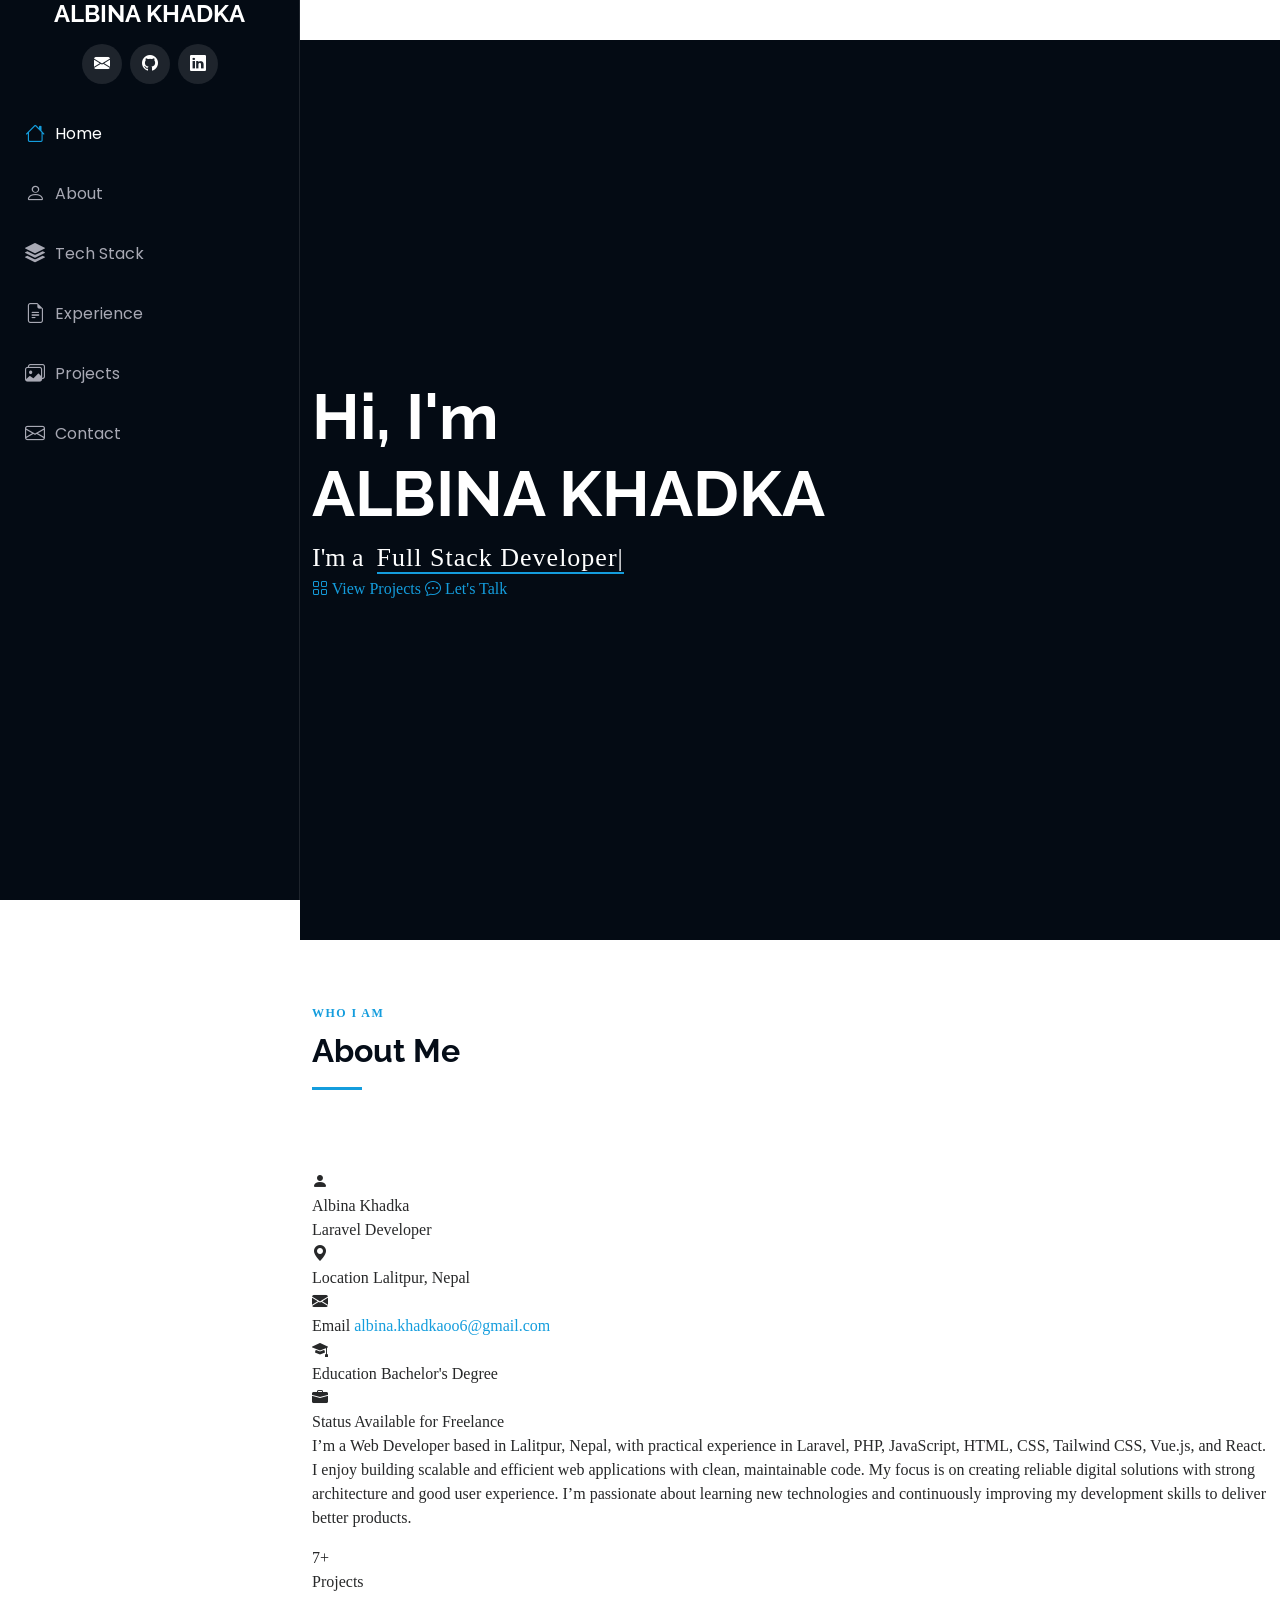
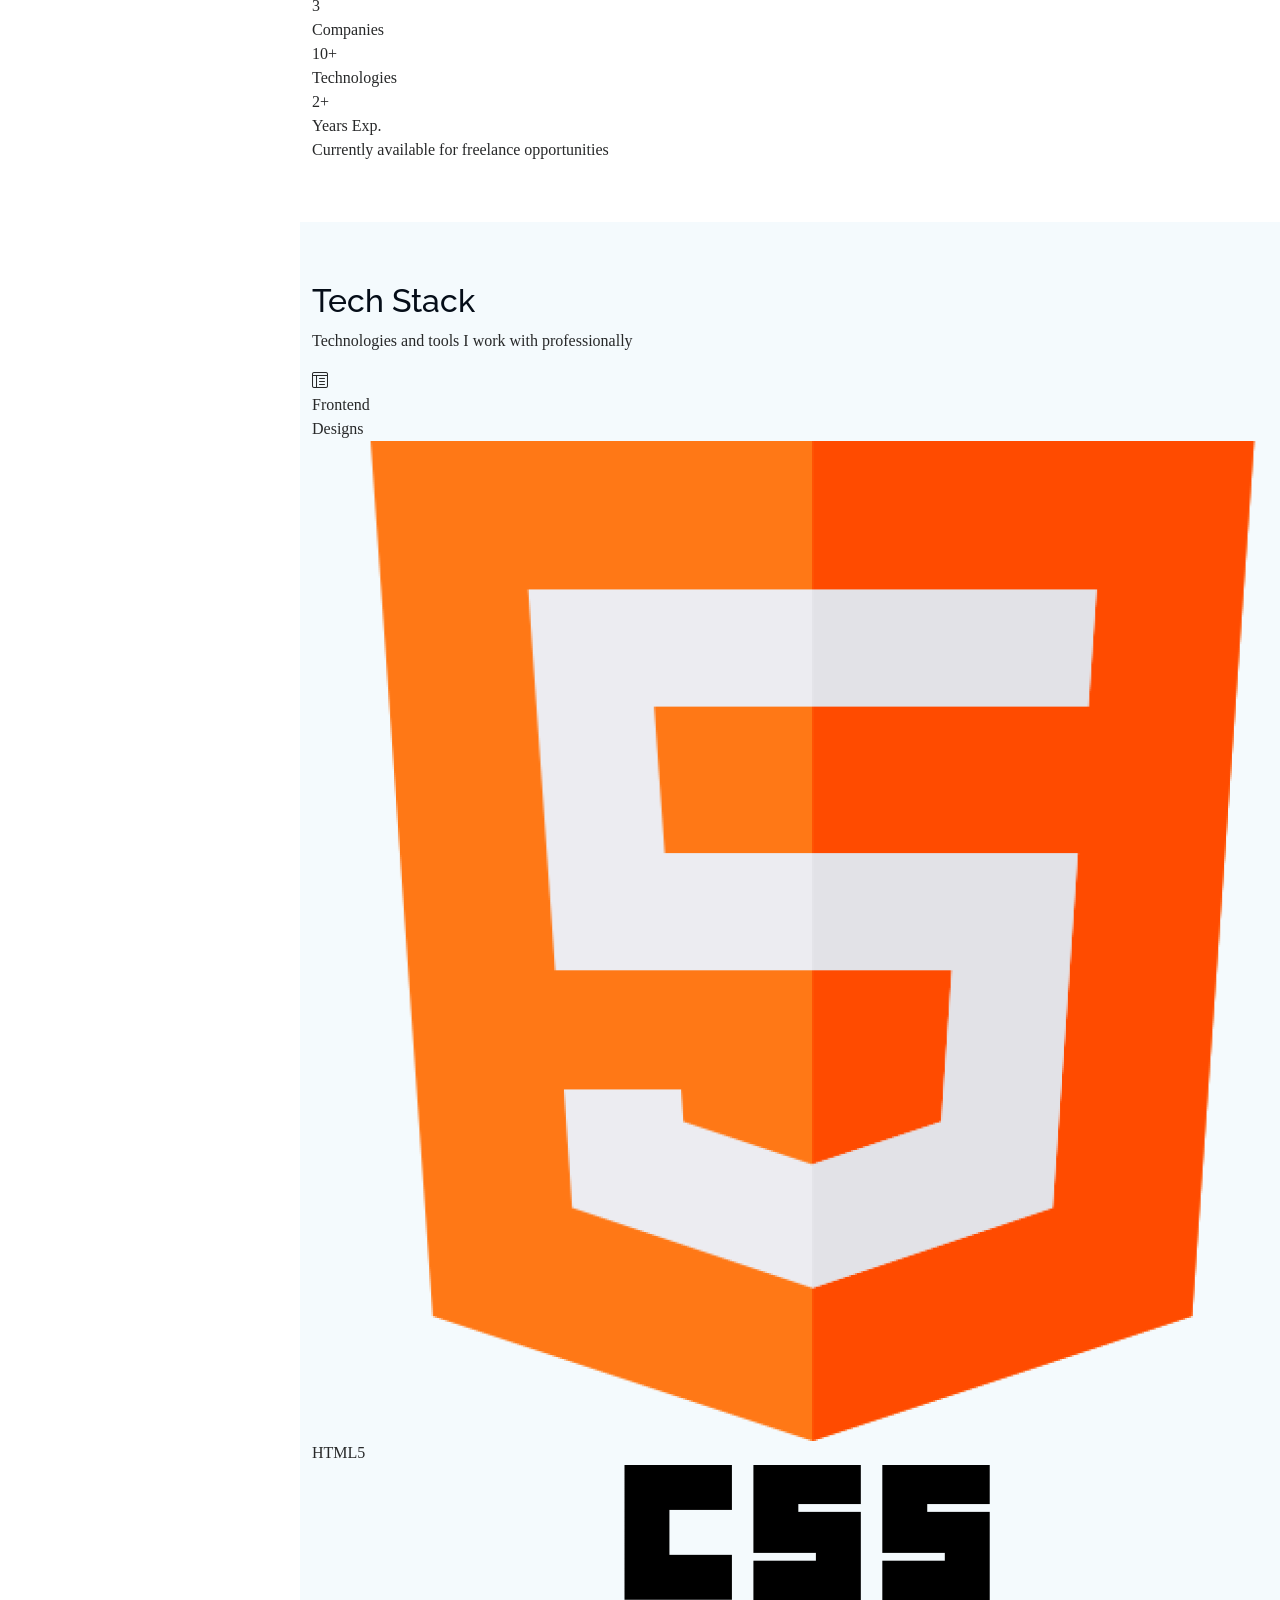
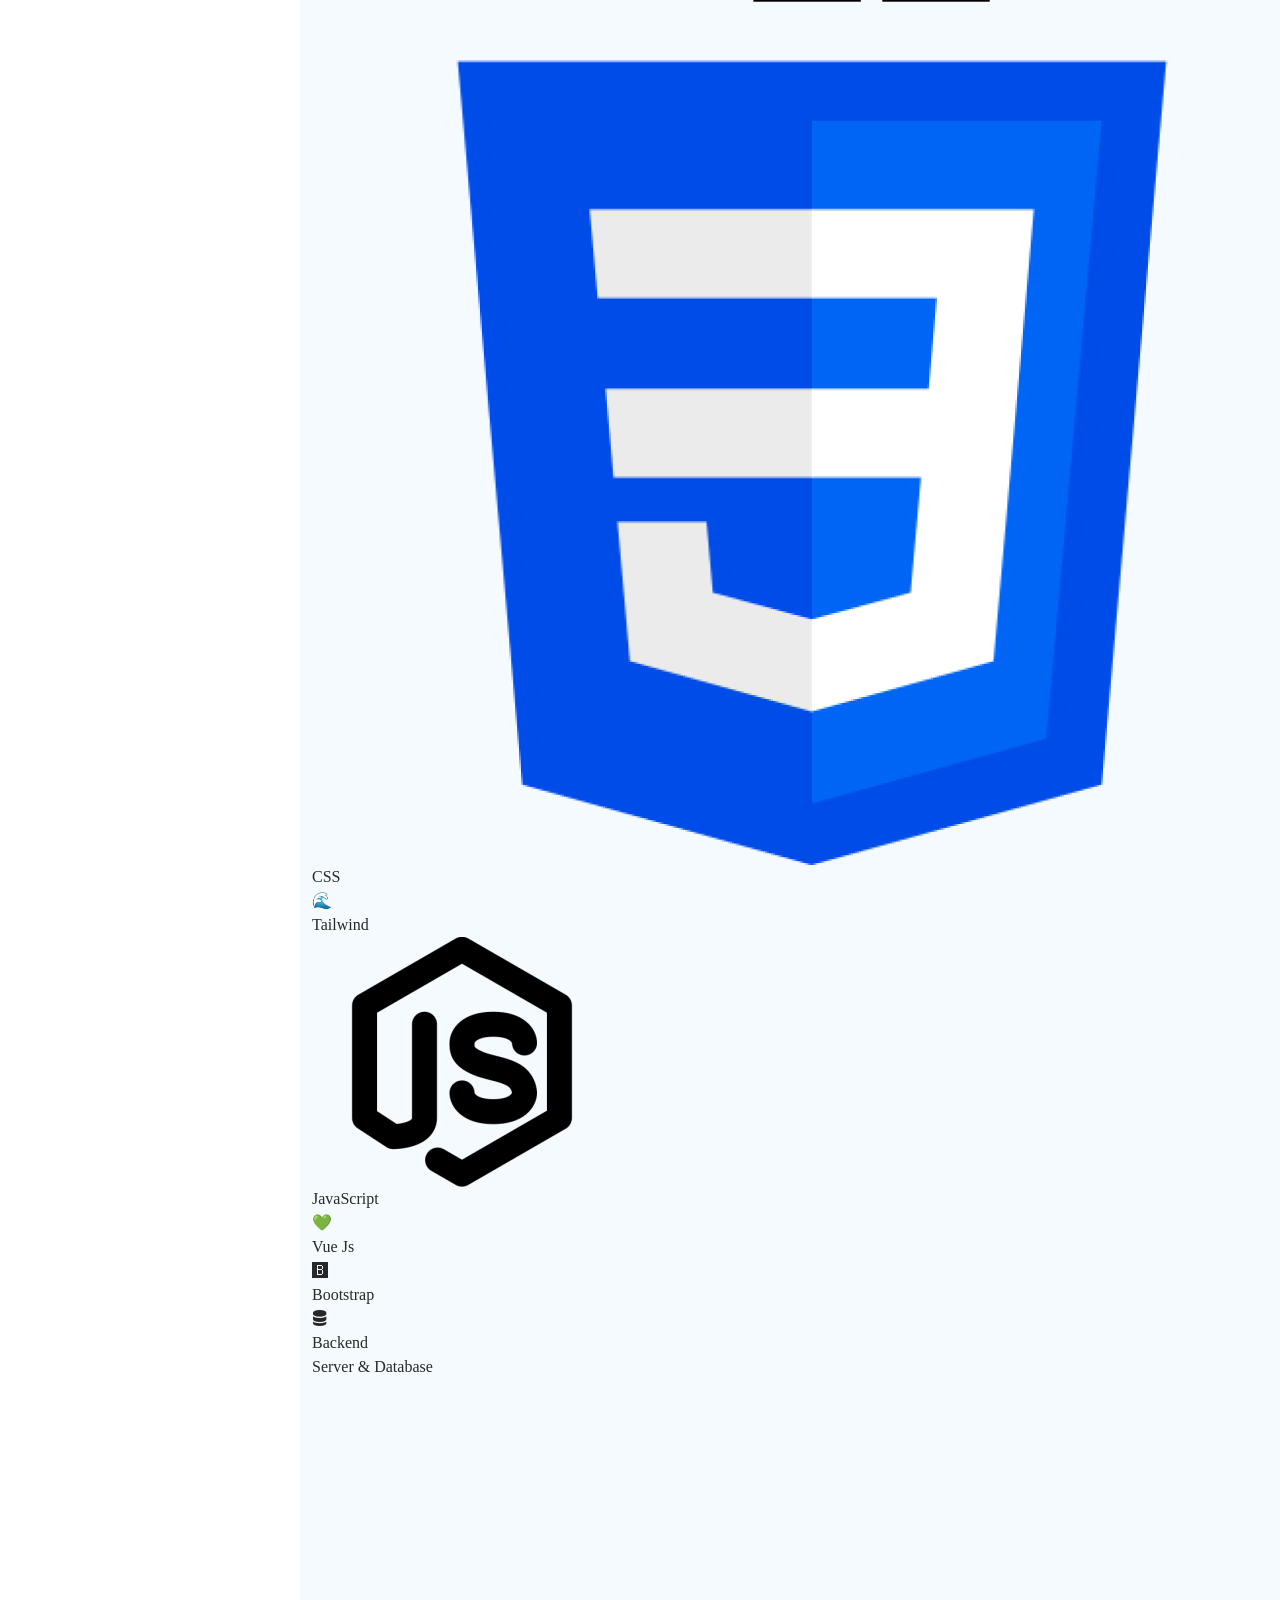
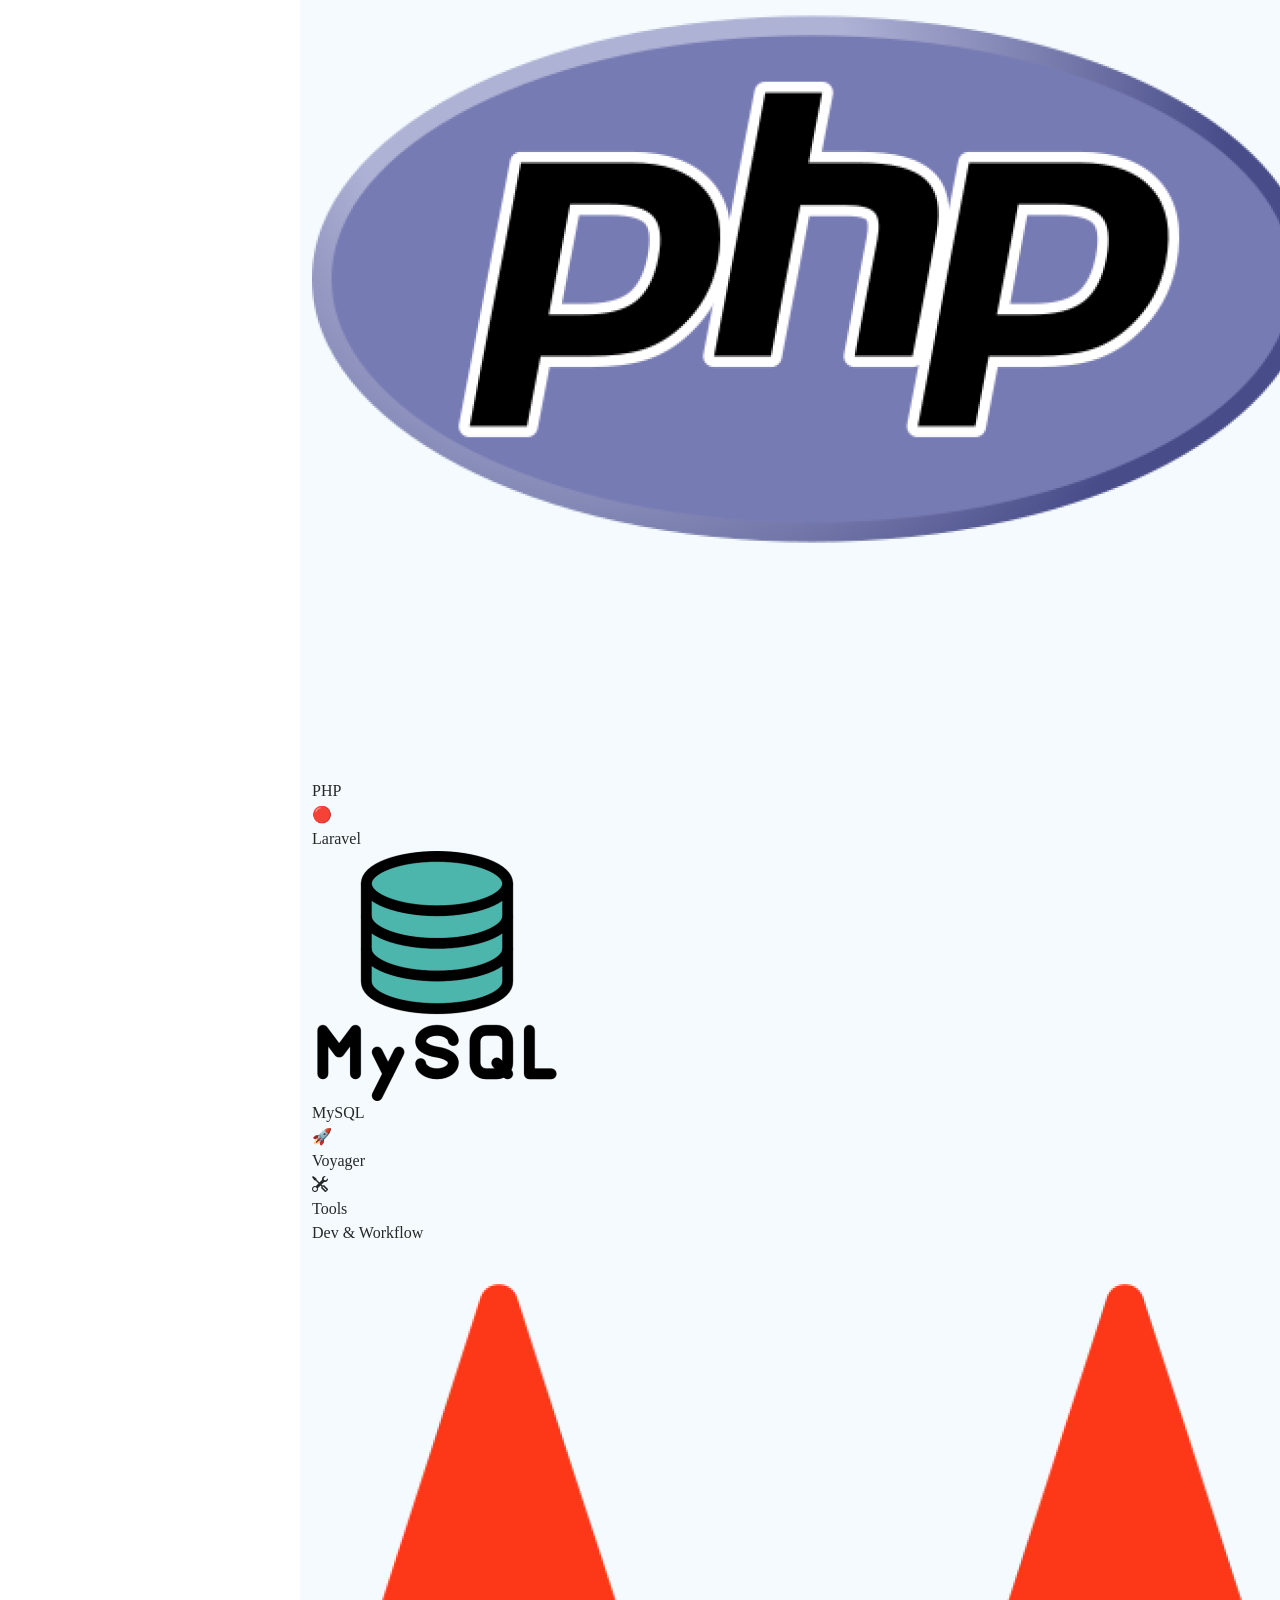
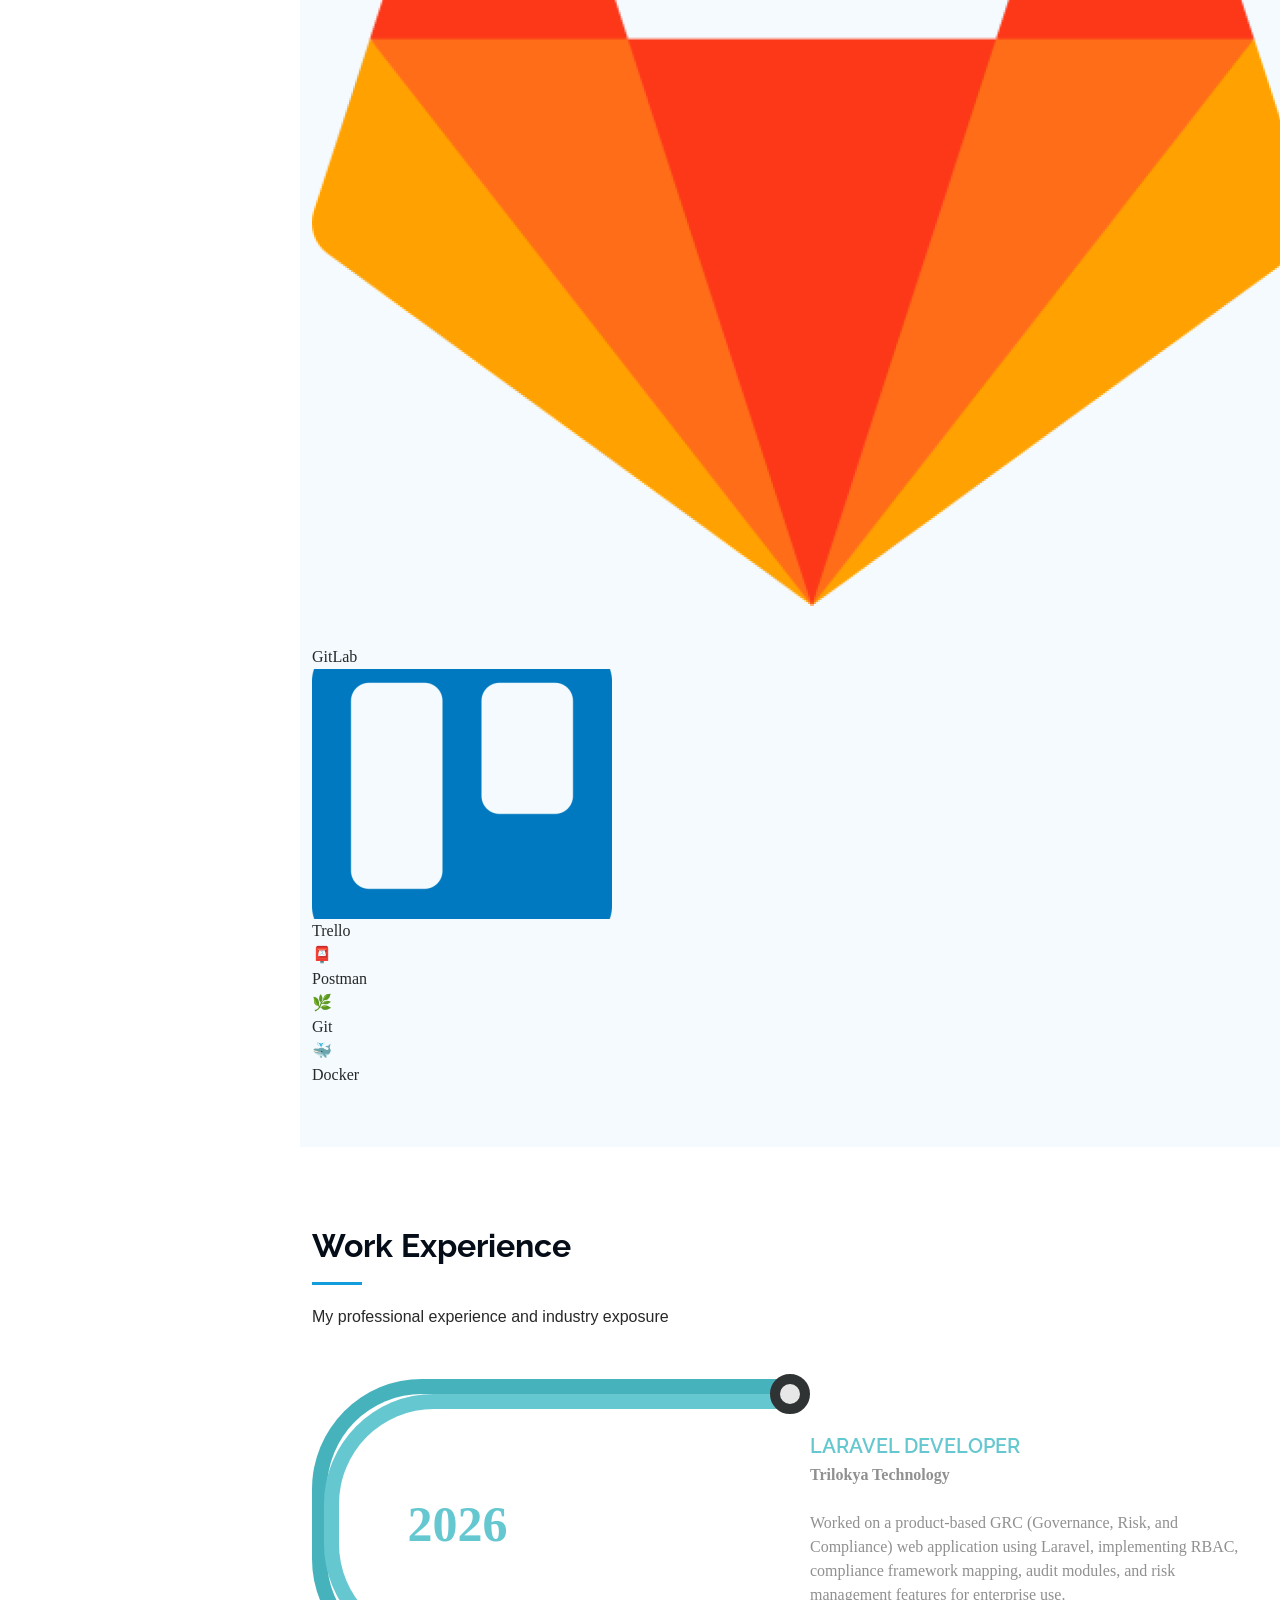
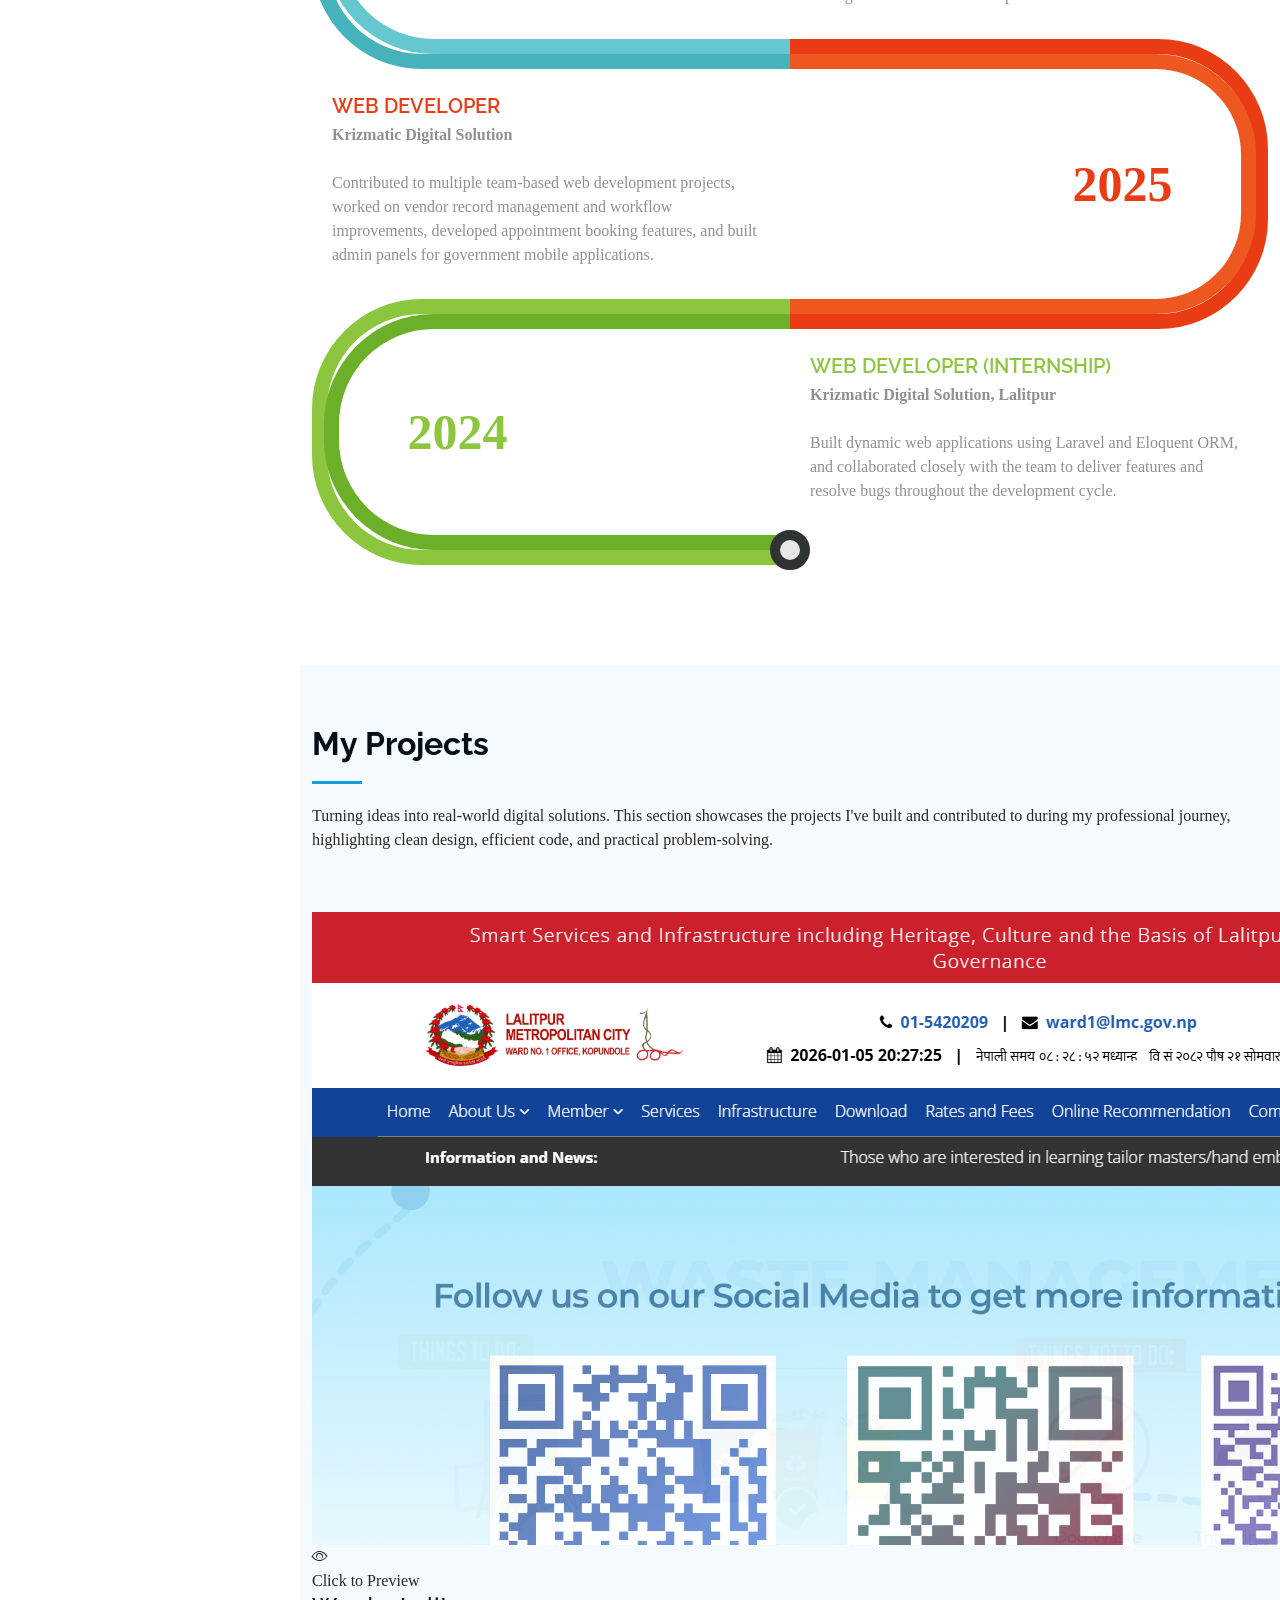
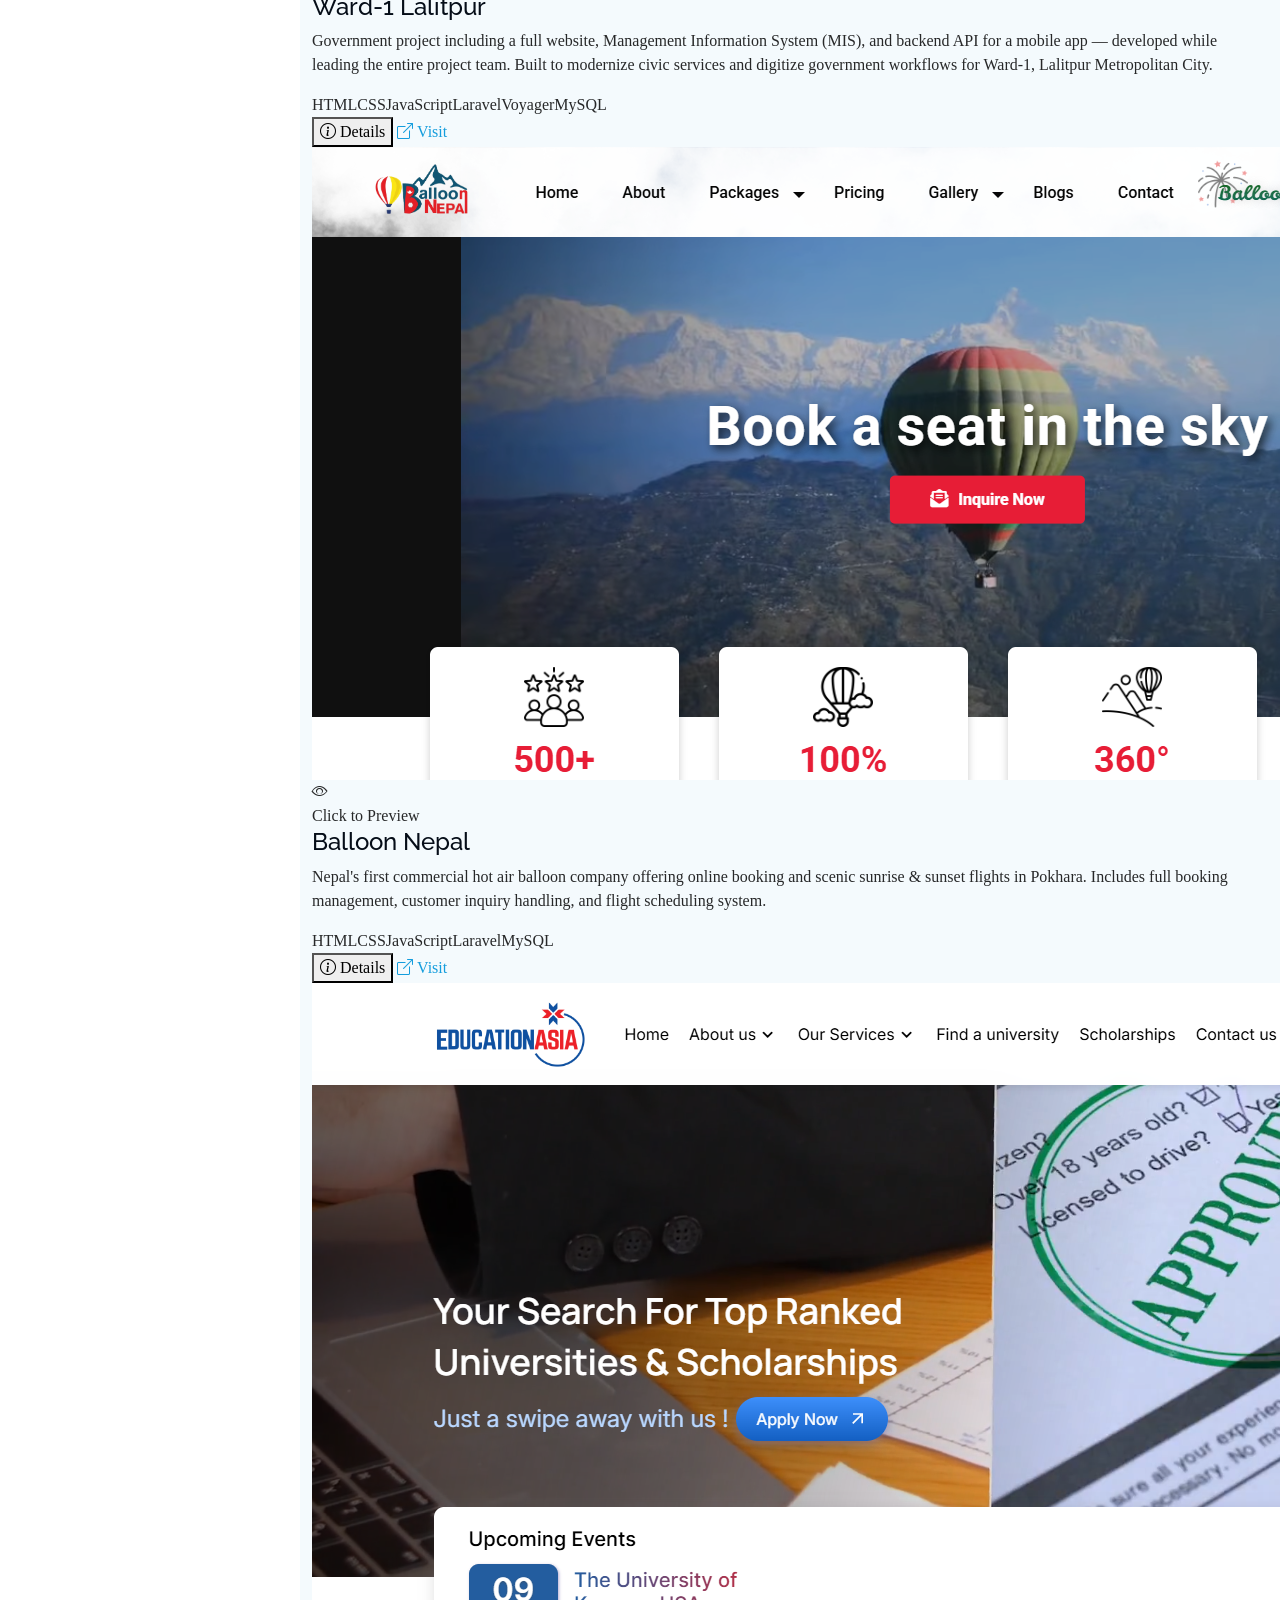
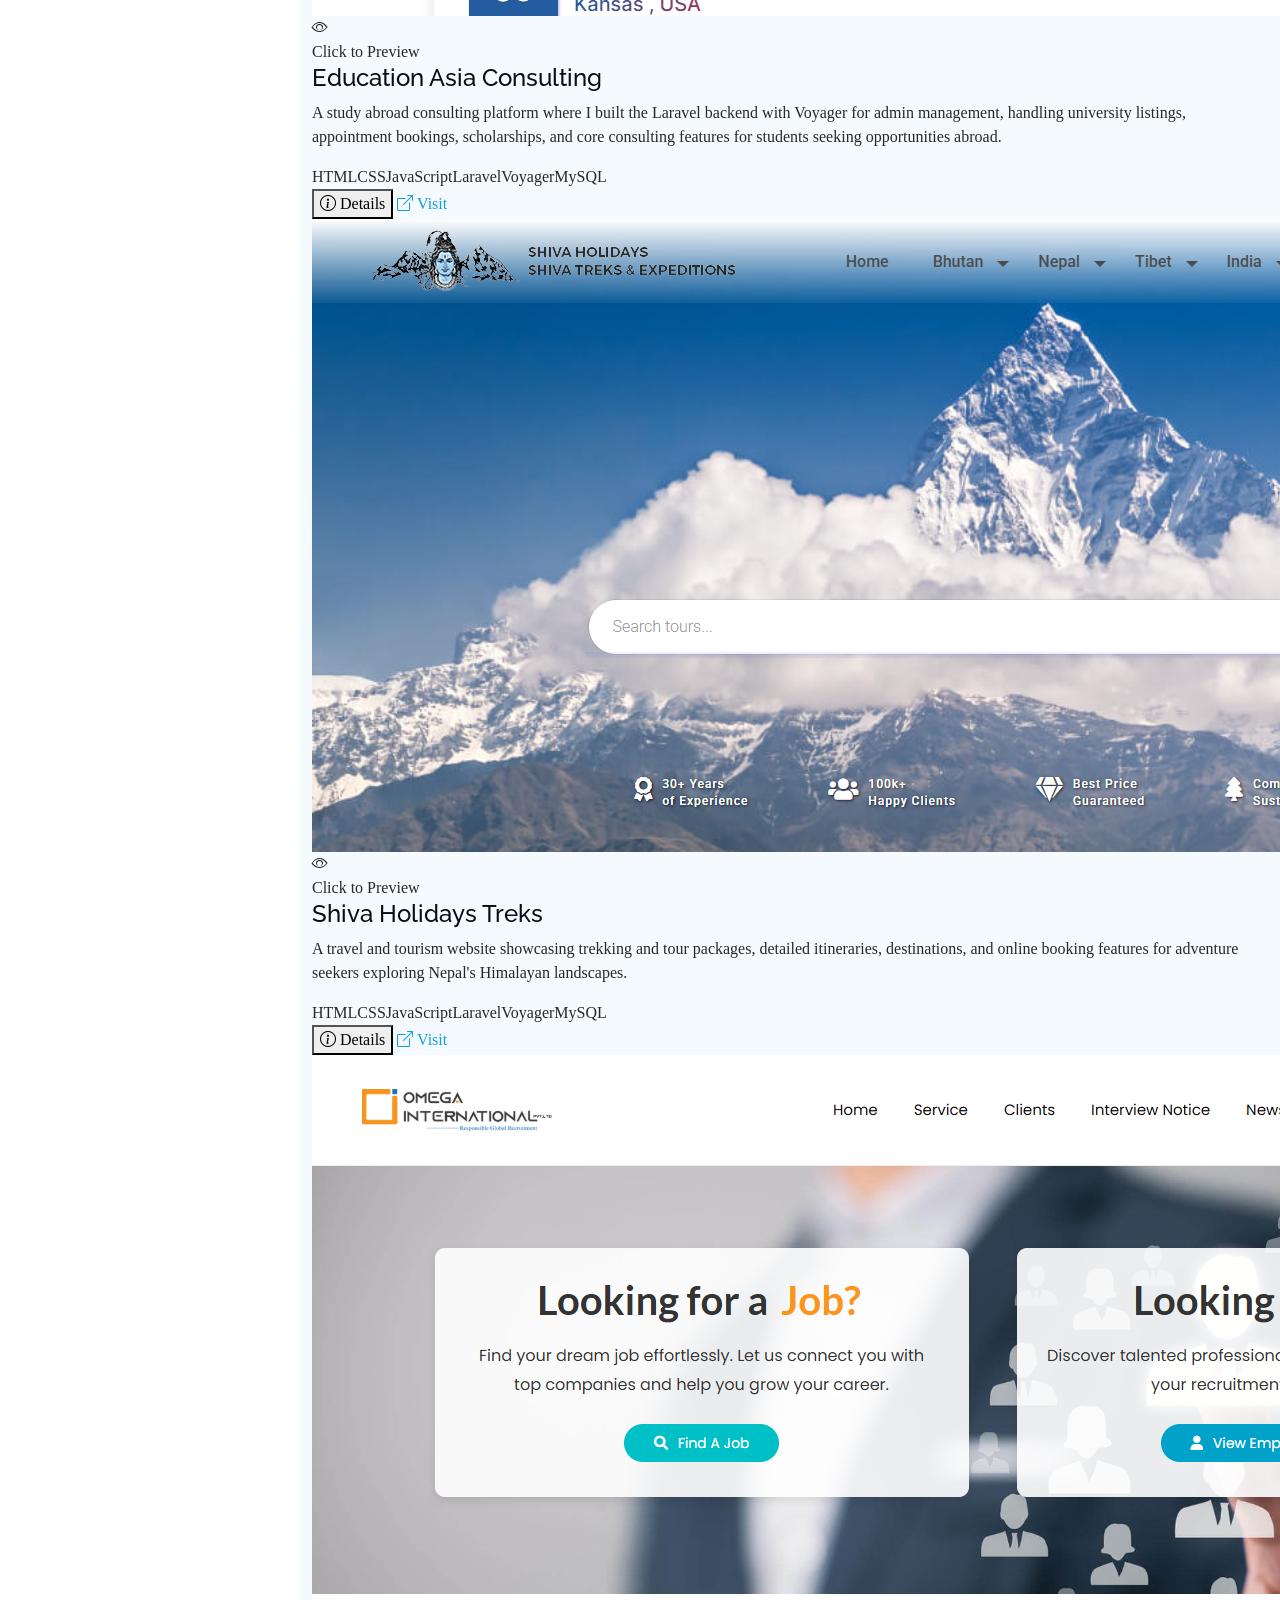
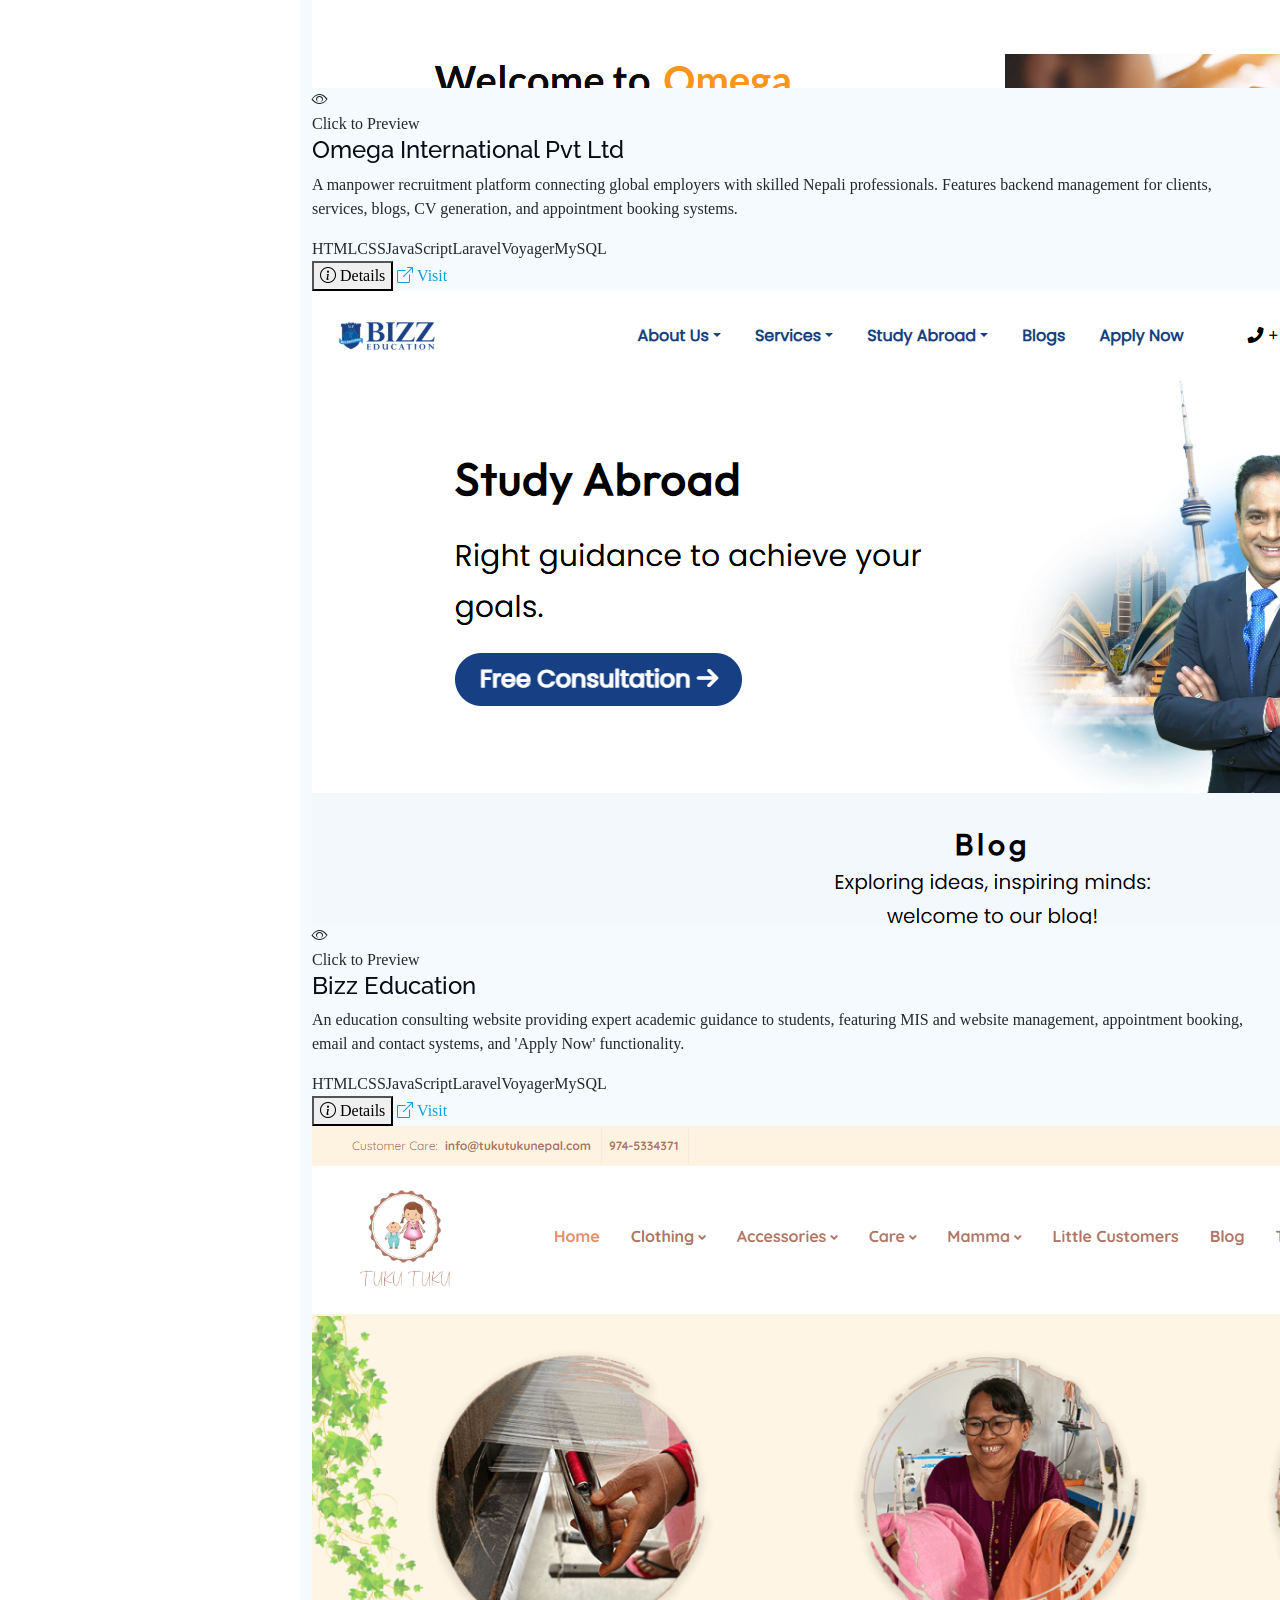
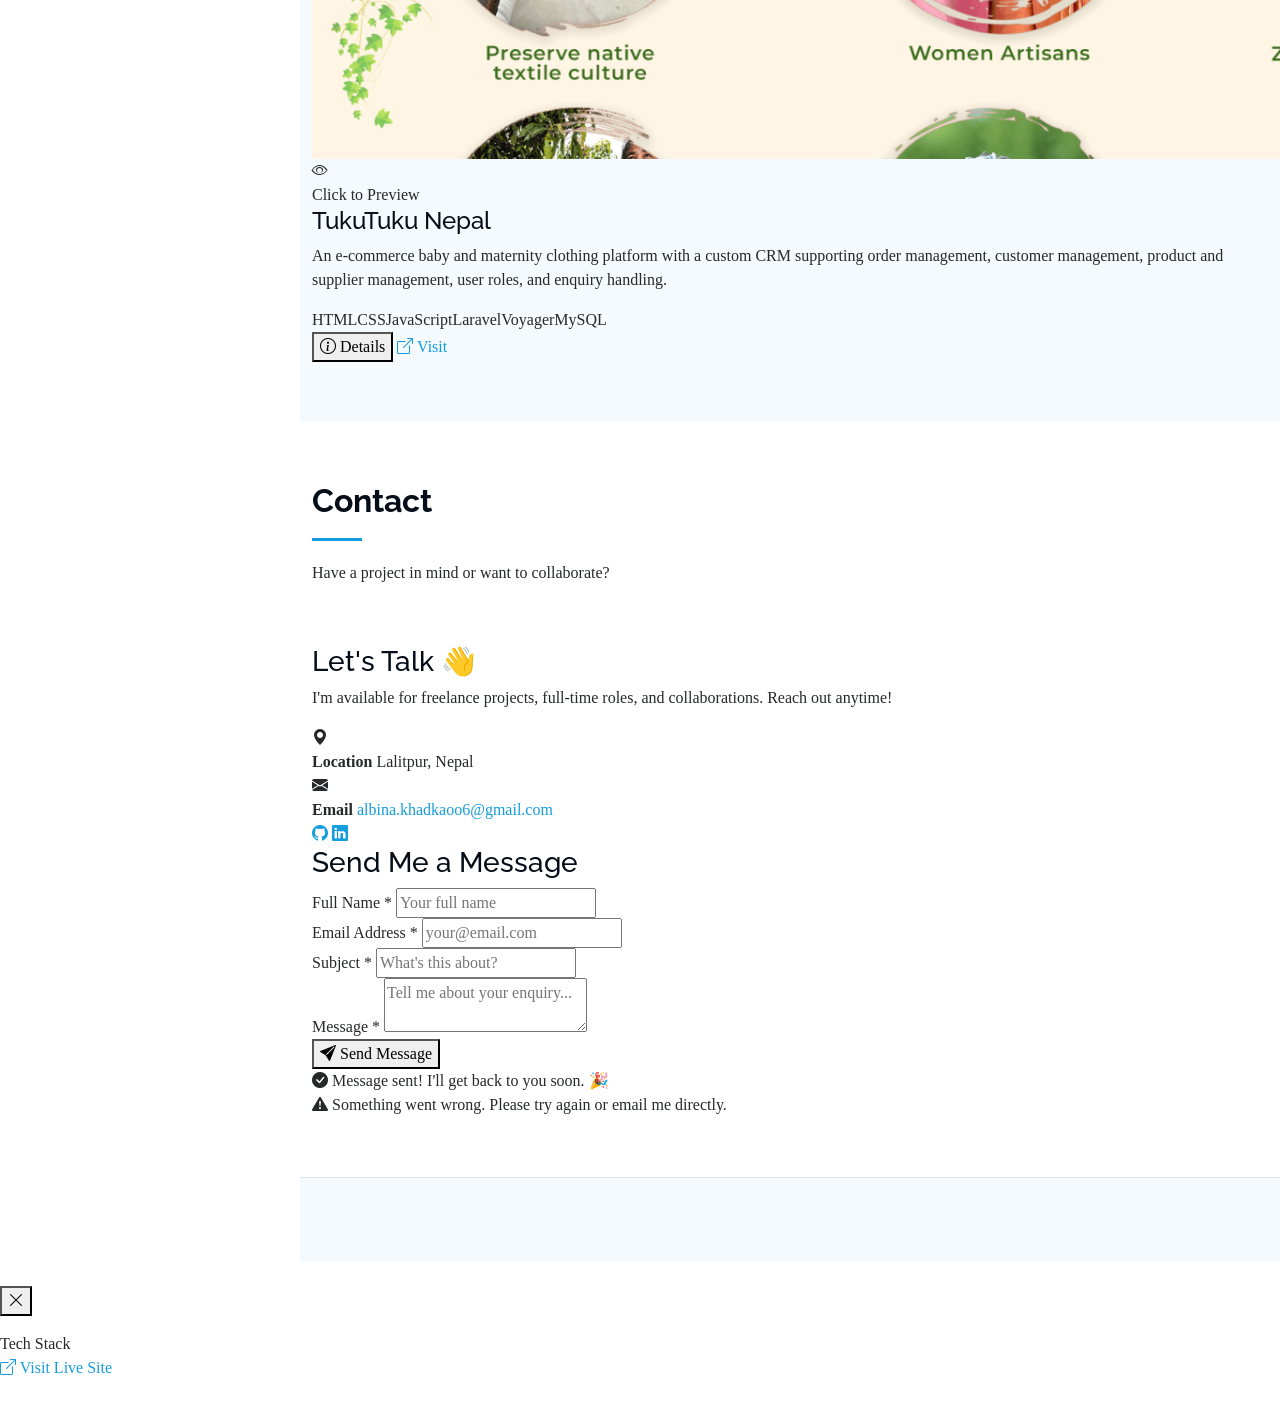
==== commit 6706aba9: "changes has made" ====
--- a/index.html
+++ b/index.html
@@ -1,492 +1,695 @@
 <!DOCTYPE html>
 <html lang="en">
-
 <head>
   <meta charset="utf-8">
   <meta content="width=device-width, initial-scale=1.0" name="viewport">
-  <title>Full Stack Developer Portfolio</title>
-  <meta content="" name="description">
-  <meta content="" name="keywords">
-
-  <!-- Favicons -->
+  <title>Albina Khadka | Full Stack Developer</title>
+  <meta content="Full Stack Developer Portfolio - Laravel, PHP, JavaScript" name="description">
+
   <link href="assets/img/resume.png" rel="icon">
   <link href="assets/img/resume.png" rel="apple-touch-icon">
+
   <!-- Fonts -->
   <link href="https://fonts.googleapis.com" rel="preconnect">
   <link href="https://fonts.gstatic.com" rel="preconnect" crossorigin>
-  <link
-    href="https://fonts.googleapis.com/css2?family=Roboto:ital,wght@0,100;0,300;0,400;0,500;0,700;0,900;1,100;1,300;1,400;1,500;1,700;1,900&family=Poppins:ital,wght@0,100;0,200;0,300;0,400;0,500;0,600;0,700;0,800;0,900;1,100;1,200;1,300;1,400;1,500;1,600;1,700;1,800;1,900&family=Raleway:ital,wght@0,100;0,200;0,300;0,400;0,500;0,600;0,700;0,800;0,900;1,100;1,200;1,300;1,400;1,500;1,600;1,700;1,800;1,900&display=swap"
-    rel="stylesheet">
-    <link rel="stylesheet" href="https://cdnjs.cloudflare.com/ajax/libs/font-awesome/4.7.0/css/font-awesome.min.css">
-
-
-  <!-- Vendor CSS Files -->
+  <link href="https://fonts.googleapis.com/css2?family=Poppins:wght@300;400;500;600;700;800&family=Raleway:wght@300;400;500;600;700&family=Sora:wght@400;600;700;800&family=DM+Sans:opsz,wght@9..40,400;9..40,500;9..40,600&display=swap" rel="stylesheet">
+
+  <!-- Vendor CSS -->
   <link href="assets/vendor/bootstrap/css/bootstrap.min.css" rel="stylesheet">
   <link href="assets/vendor/bootstrap-icons/bootstrap-icons.css" rel="stylesheet">
   <link href="assets/vendor/aos/aos.css" rel="stylesheet">
   <link href="assets/vendor/glightbox/css/glightbox.min.css" rel="stylesheet">
   <link href="assets/vendor/swiper/swiper-bundle.min.css" rel="stylesheet">
   <link href="assets/css/main.css" rel="stylesheet">
+
+  
 </head>
 
 <body class="index-page">
 
+  <!-- ── HEADER ─────────────────────────────── -->
   <header id="header" class="header dark-background d-flex flex-column">
     <i class="header-toggle d-xl-none bi bi-list"></i>
 
-    <div class="profile-img">
-      <img src="assets/img/me.png" alt="" class="img-fluid rounded-circle">
-    </div>
+    <div class="profile-img"></div>
 
     <a href="index.html" class="logo d-flex align-items-center justify-content-center">
       <h1 class="sitename">ALBINA KHADKA</h1>
     </a>
 
     <div class="social-links text-center">
-      <a href="mailto:khadkaalbina64@gmail.com" class="gmail" target="_blank">
+      <a href="mailto:albina.khadkaoo6@gmail.com" class="gmail" target="_blank">
         <i class="bi bi-envelope-fill"></i>
       </a>
-
       <a href="https://github.com/AlbinaKhadka" class="github" target="_blank">
         <i class="bi bi-github"></i>
       </a>
-      <a href="https://www.linkedin.com/in/albinakhadka/" class="linkedin"><i class="bi bi-linkedin"></i></a>
+      <a href="https://www.linkedin.com/in/albinakhadka/" class="linkedin">
+        <i class="bi bi-linkedin"></i>
+      </a>
     </div>
 
     <nav id="navmenu" class="navmenu">
       <ul>
-        <li><a href="#hero" class="active"><i class="bi bi-house navicon"></i>Home</a></li>
+        <li><a href="#hero" class="active"><i class="bi bi-house navicon"></i> Home</a></li>
         <li><a href="#about"><i class="bi bi-person navicon"></i> About</a></li>
         <li><a href="#skills"><i class="bi bi-stack navicon"></i> Tech Stack</a></li>
-        <li><a href="#resume"><i class="bi bi-file-earmark-text navicon"></i> Resume</a></li>
+        <li><a href="#resume"><i class="bi bi-file-earmark-text navicon"></i> Experience</a></li>
         <li><a href="#portfolio"><i class="bi bi-images navicon"></i> Projects</a></li>
-        <li><a href="#services"><i class="bi bi-hdd-stack navicon"></i> Services</a></li>
-
+        <li><a href="#contact"><i class="bi bi-envelope navicon"></i> Contact</a></li>
+        <!-- <li><a href="#services"><i class="bi bi-hdd-stack navicon"></i> Resume</a></li> -->
+      </ul>
     </nav>
-
   </header>
 
   <main class="main">
 
-    <!-- Hero Section -->
+    <!-- ── HERO ──────────────────────────────── -->
     <section id="hero" class="hero section dark-background">
-
-      <img src="assets/img/hero-bg.jpg" alt="" data-aos="fade-in" class="">
+      <!-- <img src="assets/img/me.png" alt="Albina Khadka" data-aos="fade-in"> -->
 
       <div class="container" data-aos="fade-up" data-aos-delay="100">
-        <h2>ALBINA KHADKA</h2>
-        <p>I'm <span class="typed" data-typed-items="Full Stack Developer"></span><span
-            class="typed-cursor typed-cursor--blink" aria-hidden="true"></span><span
-            class="typed-cursor typed-cursor--blink" aria-hidden="true"></span></p>
-      </div>
-
-    </section><!-- /Hero Section -->
-
-    <!-- About Section -->
-    <section id="about" class="about section">
-
-      <!-- Section Title -->
+        <!-- <div class="hero-badge">
+          <span class="dot"></span>
+          Available for work
+        </div> -->
+
+        <h2>
+          Hi, I'm<br>
+          <span class="highlight">ALBINA KHADKA</span>
+        </h2>
+
+        <p>
+          I'm a&nbsp;
+          <span class="typed" data-typed-items="Full Stack Developer,Laravel Developer,PHP Developer"></span>
+          <span class="typed-cursor typed-cursor--blink" aria-hidden="true"></span>
+        </p>
+
+        <div class="hero-cta-group">
+          <a href="#portfolio" class="hero-btn-primary">
+            <i class="bi bi-grid"></i> View Projects
+          </a>
+          <a href="#contact" class="hero-btn-ghost">
+            <i class="bi bi-chat-dots"></i> Let's Talk
+          </a>
+        </div>
+      </div>
+
+      <!-- <div class="hero-scroll-hint">
+        <span>Scroll</span>
+        <div class="scroll-line"></div>
+      </div> -->
+    </section>
+
+    <!-- ── ABOUT ──────────────────────────────── -->
+    <section id="about" class="about-section">
+      <div class="container">
+        <div class="section-title" data-aos="fade-up">
+          <span style="display:inline-block;font-size:0.75rem;font-weight:700;letter-spacing:0.12em;text-transform:uppercase;color:#149ddd;margin-bottom:10px;">Who I Am</span>
+          <h2>About Me</h2>
+          <!-- <p>Crafting clean, performant web experiences with a passion for thoughtful engineering.</p> -->
+        </div>
+
+        <div class="about-inner" data-aos="fade-up" data-aos-delay="100">
+
+          <!-- Left: ID Card -->
+          <div class="about-id-card">
+            <div class="about-avatar-ring">
+              <i class="bi bi-person-fill"></i>
+            </div>
+
+            <div class="about-id-name">Albina Khadka</div>
+            <div class="about-id-role">Laravel Developer</div>
+            <div class="about-id-divider"></div>
+
+            <div class="about-id-facts">
+              <div class="about-id-fact">
+                <div class="fact-icon"><i class="bi bi-geo-alt-fill"></i></div>
+                <div class="fact-info">
+                  <span class="fact-label">Location</span>
+                  <span class="fact-value">Lalitpur, Nepal</span>
+                </div>
+              </div>
+              <div class="about-id-fact">
+                <div class="fact-icon"><i class="bi bi-envelope-fill"></i></div>
+                <div class="fact-info">
+                  <span class="fact-label">Email</span>
+                  <span class="fact-value"><a href="mailto:albina.khadkaoo6@gmail.com">albina.khadkaoo6@gmail.com</a></span>
+                </div>
+              </div>
+              <div class="about-id-fact">
+                <div class="fact-icon"><i class="bi bi-mortarboard-fill"></i></div>
+                <div class="fact-info">
+                  <span class="fact-label">Education</span>
+                  <span class="fact-value">Bachelor's Degree</span>
+                </div>
+              </div>
+              <div class="about-id-fact">
+                <div class="fact-icon"><i class="bi bi-briefcase-fill"></i></div>
+                <div class="fact-info">
+                  <span class="fact-label">Status</span>
+                  <span class="fact-value">Available for Freelance</span>
+                </div>
+              </div>
+            </div>
+          </div>
+
+          <!-- Right: Content -->
+          <div class="about-content">
+            <!-- <div class="about-tag">
+              <span class="blink"></span>
+              Open to opportunities
+            </div> -->
+
+            <!-- <h3 class="about-headline">
+              Building the web,<br>
+              <em>one clean commit</em> at a time.
+            </h3> -->
+
+            <p class="about-bio">
+            I’m a Web Developer based in Lalitpur, Nepal, with practical experience in Laravel, PHP, JavaScript, HTML, CSS, Tailwind CSS, Vue.js, and React. I enjoy building scalable and efficient web applications with clean, maintainable code. My focus is on creating reliable digital solutions with strong architecture and good user experience. I’m passionate about learning new technologies and continuously improving my development skills to deliver better products.
+            </p>
+
+            <div class="about-stats-row">
+              <div class="about-stat-box">
+                <div class="stat-num">7+</div>
+                <div class="stat-lbl">Projects</div>
+              </div>
+              <div class="about-stat-box">
+                <div class="stat-num">3</div>
+                <div class="stat-lbl">Companies</div>
+              </div>
+              <div class="about-stat-box">
+                <div class="stat-num">10+</div>
+                <div class="stat-lbl">Technologies</div>
+              </div>
+              <div class="about-stat-box">
+                <div class="stat-num">2+</div>
+                <div class="stat-lbl">Years Exp.</div>
+              </div>
+            </div>
+
+            <div class="about-availability">
+              <div class="availability-dot"></div>
+              Currently available for freelance opportunities
+            </div>
+          </div>
+
+        </div>
+      </div>
+    </section>
+
+    <!-- ── TECH STACK ─────────────────────────── -->
+    <section id="skills" class="skills section light-background">
+      <div class="container">
+        <div class="ts-title-wrap" data-aos="fade-up">
+          <h2 class="ts-heading">Tech Stack</h2>
+          <div class="ts-title-line"></div>
+          <p class="ts-subtitle">Technologies and tools I work with professionally</p>
+        </div>
+
+        <div class="ts-grid" data-aos="fade-up" data-aos-delay="100">
+
+          <!-- Frontend -->
+          <div class="ts-category ts-frontend">
+            <div class="ts-cat-header">
+              <div class="ts-cat-icon ts-icon-fe"><i class="bi bi-layout-text-window-reverse"></i></div>
+              <div>
+                <div class="ts-cat-label">Frontend</div>
+                <div class="ts-cat-desc">Designs</div>
+              </div>
+            </div>
+            <div class="ts-skills-list">
+              <div class="ts-skill-item">
+                <div class="ts-skill-icon"><img src="assets/img/skills/html.png" alt="HTML" onerror="this.parentElement.innerHTML='<span class=ts-emoji>🌐</span>'" /></div>
+                <span class="ts-skill-name">HTML5</span>
+              </div>
+              <div class="ts-skill-item">
+                <div class="ts-skill-icon"><img src="assets/img/skills/css.png" alt="CSS" onerror="this.parentElement.innerHTML='<span class=ts-emoji>🎨</span>'" /></div>
+                <span class="ts-skill-name">CSS</span>
+              </div>
+              <div class="ts-skill-item">
+                <div class="ts-skill-icon"><img src="assets/img/skills/tailwind.jpg" alt="Tailwind CSS" onerror="this.parentElement.innerHTML='<span class=ts-emoji>🌊</span>'" /></div>
+                <span class="ts-skill-name">Tailwind</span>
+              </div>
+              <div class="ts-skill-item">
+                <div class="ts-skill-icon"><img src="assets/img/skills/js.png" alt="JavaScript" onerror="this.parentElement.innerHTML='<span class=ts-emoji>⚡</span>'" /></div>
+                <span class="ts-skill-name">JavaScript</span>
+              </div>
+              <div class="ts-skill-item">
+                <div class="ts-skill-icon"><img src="assets/img/skills/document.png" alt="Vue.js" onerror="this.parentElement.innerHTML='<span class=ts-emoji>💚</span>'" /></div>
+                <span class="ts-skill-name">Vue Js</span>
+              </div>
+              <div class="ts-skill-item">
+                <div class="ts-skill-icon"><img src="assets/img/skills/bootstrap.png" alt="Bootstrap" onerror="this.parentElement.innerHTML='<span class=ts-emoji>🅱</span>'" /></div>
+                <span class="ts-skill-name">Bootstrap</span>
+              </div>
+            </div>
+          </div>
+
+          <!-- Backend -->
+          <div class="ts-category ts-backend">
+            <div class="ts-cat-header">
+              <div class="ts-cat-icon ts-icon-be"><i class="bi bi-server"></i></div>
+              <div>
+                <div class="ts-cat-label">Backend</div>
+                <div class="ts-cat-desc">Server &amp; Database</div>
+              </div>
+            </div>
+            <div class="ts-skills-list">
+              <div class="ts-skill-item">
+                <div class="ts-skill-icon"><img src="assets/img/skills/php.png" alt="PHP" onerror="this.parentElement.innerHTML='<span class=ts-emoji>🐘</span>'" /></div>
+                <span class="ts-skill-name">PHP</span>
+              </div>
+              <div class="ts-skill-item">
+                <div class="ts-skill-icon"><img src="assets/img/skills/laravel.png" alt="Laravel" onerror="this.parentElement.innerHTML='<span class=ts-emoji>🔴</span>'" /></div>
+                <span class="ts-skill-name">Laravel</span>
+              </div>
+              <div class="ts-skill-item">
+                <div class="ts-skill-icon"><img src="assets/img/skills/mysql.png" alt="MySQL" onerror="this.parentElement.innerHTML='<span class=ts-emoji>🗄️</span>'" /></div>
+                <span class="ts-skill-name">MySQL</span>
+              </div>
+              <div class="ts-skill-item">
+                <div class="ts-skill-icon"><img src="assets/img/skills/voyager.png" alt="Voyager" onerror="this.parentElement.innerHTML='<span class=ts-emoji>🚀</span>'" /></div>
+                <span class="ts-skill-name">Voyager</span>
+              </div>
+            </div>
+          </div>
+
+          <!-- Tools -->
+          <div class="ts-category ts-tools">
+            <div class="ts-cat-header">
+              <div class="ts-cat-icon ts-icon-tools"><i class="bi bi-tools"></i></div>
+              <div>
+                <div class="ts-cat-label">Tools</div>
+                <div class="ts-cat-desc">Dev &amp; Workflow</div>
+              </div>
+            </div>
+            <div class="ts-skills-list">
+              <div class="ts-skill-item">
+                <div class="ts-skill-icon"><img src="assets/img/skills/gitlab.png" alt="GitLab" onerror="this.parentElement.innerHTML='<span class=ts-emoji>🦊</span>'" /></div>
+                <span class="ts-skill-name">GitLab</span>
+              </div>
+              <div class="ts-skill-item">
+                <div class="ts-skill-icon"><img src="assets/img/skills/trello.png" alt="Trello" onerror="this.parentElement.innerHTML='<span class=ts-emoji>📋</span>'" /></div>
+                <span class="ts-skill-name">Trello</span>
+              </div>
+              <div class="ts-skill-item">
+                <div class="ts-skill-icon"><img src="assets/img/skills/images.jpg" alt="Postman" onerror="this.parentElement.innerHTML='<span class=ts-emoji>📮</span>'" /></div>
+                <span class="ts-skill-name">Postman</span>
+              </div>
+              <div class="ts-skill-item">
+                <div class="ts-skill-icon"><img src="assets/img/skills/git.png" alt="Git" onerror="this.parentElement.innerHTML='<span class=ts-emoji>🌿</span>'" /></div>
+                <span class="ts-skill-name">Git</span>
+              </div>
+              <div class="ts-skill-item">
+                <div class="ts-skill-icon"><img src="assets/img/skills/docker.png" alt="Docker" onerror="this.parentElement.innerHTML='<span class=ts-emoji>🐳</span>'" /></div>
+                <span class="ts-skill-name">Docker</span>
+              </div>
+            </div>
+          </div>
+
+        </div>
+      </div>
+    </section>
+
+    <!-- ── RESUME ─────────────────────────────── -->
+    <section id="resume" class="resume section">
+      <div class="container section-title">
+        <h2>Work Experience</h2>
+        <p>My professional experience and industry exposure</p>
+      </div>
+      <div class="container">
+        <div class="row">
+          <div class="col">
+            <div class="main-timeline">
+              <div class="timeline">
+                <a href="#" class="timeline-content">
+                  <span class="timeline-year">2026</span>
+                  <div class="content">
+                    <h3 class="title">Laravel Developer</h3>
+                    <p class="description">
+                      <strong>Trilokya Technology</strong><br><br>
+                     Worked on a product-based GRC (Governance, Risk, and Compliance) web application using Laravel, implementing RBAC, compliance framework mapping, audit modules, and risk management features for enterprise use.
+                    </p>
+                  </div>
+                </a>
+              </div>
+              <div class="timeline">
+                <a href="#" class="timeline-content">
+                  <span class="timeline-year">2025</span>
+                  <div class="content">
+                    <h3 class="title">Web Developer</h3>
+                    <p class="description">
+                      <strong>Krizmatic Digital Solution</strong><br><br>
+                      Contributed to multiple team-based web development projects, worked on vendor record management
+                      and workflow improvements, developed appointment booking features, and built admin panels for
+                      government mobile applications.
+                    </p>
+                  </div>
+                </a>
+              </div>
+              <div class="timeline">
+                <a href="#" class="timeline-content">
+                  <span class="timeline-year">2024</span>
+                  <div class="content">
+                    <h3 class="title">Web Developer (Internship)</h3>
+                    <p class="description">
+                      <strong>Krizmatic Digital Solution, Lalitpur</strong><br><br>
+                      Built dynamic web applications using Laravel and Eloquent ORM, and collaborated closely with the
+                      team to deliver features and resolve bugs throughout the development cycle.
+                    </p>
+                  </div>
+                </a>
+              </div>
+            </div>
+          </div>
+        </div>
+      </div>
+    </section>
+
+    <!-- ── PORTFOLIO ──────────────────────────── -->
+    <section id="portfolio" class="portfolio section light-background">
       <div class="container section-title" data-aos="fade-up">
-        <h2>About</h2>
-        <p>Web Developer with 1.5+ years of experience in Laravel, PHP, JavaScript, HTML, and CSS. Skilled in clean
-          coding, REST API integration, debugging, and delivering high-performance.</p>
-      </div><!-- End Section Title -->
+        <h2>My Projects</h2>
+        <p>Turning ideas into real-world digital solutions. This section showcases the projects I've built and
+          contributed to during my professional journey, highlighting clean design, efficient code, and practical
+          problem-solving.</p>
+      </div>
+      <div class="container">
+        <div class="portfolio-grid" id="portfolioGrid"></div>
+      </div>
+    </section>
+
+    <!-- ── CONTACT ────────────────────────────── -->
+    <section id="contact" class="contact-section">
+      <div class="container section-title" data-aos="fade-up">
+        <h2>Contact</h2>
+        <p>Have a project in mind or want to collaborate?</p>
+      </div>
 
       <div class="container" data-aos="fade-up" data-aos-delay="100">
-
-        <div class="row gy-4 justify-content-center">
-          <div class="col-lg-4">
-            <img src="assets/img/my-profile-img.jpg" class="img-fluid" alt="">
-          </div>
-          <div class="col-lg-8 content">
-            <h2> Web Developer</h2>
-            <p class="fst-italic py-3">
-              Web Developer with 1.5+ years of experience in Laravel, PHP, JavaScript, HTML, and CSS. Skilled in clean
-              coding, REST API integration, debugging, and delivering high-performance.
-            </p>
-            <div class="row">
-              <div class="col-lg-6">
-                <ul>
-                  <li><i class="bi bi-chevron-right"></i> <strong>City:</strong> <span>Lalitpur, Nepal</span></li>
-                </ul>
-              </div>
-              <div class="col-lg-6">
-                <ul>
-
-                  <li><i class="bi bi-chevron-right"></i> <strong>Degree:</strong> <span>Bachelor</span></li>
-                  <li><i class="bi bi-chevron-right"></i> <strong>Email:</strong> <span>khadkaalbina64@gmail.com</span>
-                  </li>
-                  <li><i class="bi bi-chevron-right"></i> <strong>Freelance:</strong> <span>Available</span></li>
-                </ul>
-              </div>
-            </div>
-
-          </div>
-        </div>
-
-      </div>
-
-    </section><!-- /About Section -->
-    <!-- Skills Section -->
-    <section id="skills" class="skills section light-background">
-
-      <div class="container">
-        <div>
-          <h1>Tech Stack <br />
-            <span style="font-size: 40px; font-weight: 500"></span>
-          </h1>
-        </div>
-
-        <div class="right-section">
-          <div class="dotted-arc"></div>
-          <div class="main-circle">
-            <img src="" width="90" />
-          </div>
-
-
-          <div class="icon-node node-top">
-            <div class="node-circle">
-              <img src="assets/img/skills/html.png" />
-            </div>
-            <div class="label">HTML</div>
-          </div>
-
-
-          <div class="icon-node node-mid">
-            <div class="node-circle">
-              <img src="assets/img/skills/css.png" />
-            </div>
-            <div class="label">CSS</div>
-          </div>
-
-          <div class="icon-node node-mid">
-            <div class="node-circle">
-              <img src="assets/img/skills/js.png" />
-            </div>
-            <div class="label">JavaScript</div>
-          </div>
-
-          <div class="icon-node node-mid">
-            <div class="node-circle">
-              <img src="assets/img/skills/php.png" />
-            </div>
-            <div class="label">PHP</div>
-          </div>
-
-          <div class="icon-node node-mid">
-            <div class="node-circle">
-              <img src="assets/img/skills/gitlab.png" />
-            </div>
-            <div class="label">Gitlab</div>
-          </div>
-          <div class="icon-node node-mid">
-            <div class="node-circle">
-              <img src="assets/img/skills/trello.png" />
-            </div>
-            <div class="label">Trello</div>
-          </div>
-          <div class="icon-node node-mid">
-            <div class="node-circle">
-              <img src="assets/img/skills/mysql.png" />
-            </div>
-            <div class="label">MySql</div>
-          </div>
-        </div>
-      </div>
-    </section><!-- /Skills Section -->
-
-    <!-- Resume Section -->
- <section id="resume" class="resume section">
-
-  <div class="container section-title">
-    <h2>Work Experience</h2>
-    <p>My professional experience and industry exposure</p>
-  </div>
-
-  <div class="container">
-    <div class="row">
-      <div class="col">
-        <div class="main-timeline">
-          <!-- EXPERIENCE 1 -->
-          <div class="timeline">
-            <a href="#" class="timeline-content">
-              <span class="timeline-year">2024</span>
-              <div class="timeline-icon">
-                <i class="fa fa-laptop" aria-hidden="true"></i>
-              </div>
-
-              <div class="content">
-                <h3 class="title">Web Developer</h3>
-                <p class="description">
-                  <strong>Krizmatic Digital Solution</strong><br>
-              
-                  • Contributed to multiple team-based web development projects<br>
-                  • Worked on vendor record management & workflow improvements<br>
-                  • Developed appointment booking features<br>
-                  • Built admin panels for government mobile applications
-                </p>
-              </div>
-            </a>
-          </div>
-
-          <!-- EXPERIENCE 2 -->
-          <div class="timeline">
-            <a href="#" class="timeline-content">
-              <span class="timeline-year">2024</span>
-
-              <div class="timeline-icon">
-                <i class="fa fa-code" aria-hidden="true"></i>
-              </div>
-
-              <div class="content">
-                <h3 class="title">Web Developer (Intern)</h3>
-                <p class="description">
-                  <strong>Krizmatic Digital Solution, Lalitpur</strong><br>
-                
-                  • Built dynamic web applications using Laravel & Eloquent ORM<br>
-                  • Collaborated with the team to deliver features and fix bugs
-                </p>
-              </div>
-            </a>
-          </div>
-
-        </div>
+        <div class="contact-wrapper">
+
+          <!-- Left: Info -->
+          <div class="contact-info-card">
+            <h3>Let's Talk 👋</h3>
+            <p>I'm available for freelance projects, full-time roles, and collaborations. Reach out anytime!</p>
+
+            <div class="contact-info-item">
+              <div class="contact-info-icon"><i class="bi bi-geo-alt-fill"></i></div>
+              <div class="contact-info-text">
+                <strong>Location</strong>
+                <span>Lalitpur, Nepal</span>
+              </div>
+            </div>
+
+            <div class="contact-info-item">
+              <div class="contact-info-icon"><i class="bi bi-envelope-fill"></i></div>
+              <div class="contact-info-text">
+                <strong>Email</strong>
+                <span><a href="mailto:albina.khadkaoo6@gmail.com">albina.khadkaoo6@gmail.com</a></span>
+              </div>
+            </div>
+
+            <div class="contact-socials">
+              <a href="https://github.com/AlbinaKhadka" class="contact-social-link" title="GitHub" target="_blank">
+                <i class="bi bi-github"></i>
+              </a>
+              <a href="https://www.linkedin.com/in/albinakhadka/" class="contact-social-link" title="LinkedIn" target="_blank">
+                <i class="bi bi-linkedin"></i>
+              </a>
+            </div>
+          </div>
+
+          <!-- Right: Form -->
+          <div class="contact-form-card">
+            <h3>Send Me a Message</h3>
+
+            <form id="contactForm" novalidate>
+              <div class="cf-row">
+                <div class="cf-group">
+                  <label>Full Name <span>*</span></label>
+                  <input type="text" id="cf_name" class="cf-input" placeholder="Your full name" required>
+                </div>
+                <div class="cf-group">
+                  <label>Email Address <span>*</span></label>
+                  <input type="email" id="cf_email" class="cf-input" placeholder="your@email.com" required>
+                </div>
+              </div>
+
+              <div class="cf-group">
+                <label>Subject <span>*</span></label>
+                <input type="text" id="cf_subject" class="cf-input" placeholder="What's this about?" required>
+              </div>
+
+              <div class="cf-group">
+                <label>Message <span>*</span></label>
+                <textarea id="cf_message" class="cf-textarea" placeholder="Tell me about your enquiry..." required></textarea>
+              </div>
+
+              <button type="submit" class="cf-submit-btn" id="cfSubmitBtn">
+                <span class="cf-spinner" id="cfSpinner"></span>
+                <i class="bi bi-send-fill" id="cfSendIcon"></i>
+                <span id="cfBtnText">Send Message</span>
+              </button>
+
+              <div class="cf-alert cf-alert-success" id="cfAlertSuccess">
+                <i class="bi bi-check-circle-fill"></i>
+                <span>Message sent! I'll get back to you soon. 🎉</span>
+              </div>
+
+              <div class="cf-alert cf-alert-error" id="cfAlertError">
+                <i class="bi bi-exclamation-triangle-fill"></i>
+                <span id="cfErrorMsg">Something went wrong. Please try again or email me directly.</span>
+              </div>
+            </form>
+          </div>
+
+        </div>
+      </div>
+    </section>
+
+    <!-- ── RESUME / CV ────────────────────────── -->
+    <!-- <section id="services" class="cv-services-section">
+      <div class="container section-title" data-aos="fade-up">
+        <h2>Resume</h2>
+      </div>
+      <div class="container" data-aos="fade-up" data-aos-delay="100">
+        <div class="cv-card">
+          <div class="cv-card-icon">
+            <i class="bi bi-file-earmark-person"></i>
+          </div>
+          <h3>My Curriculum Vitae</h3>
+          <button class="cv-view-btn" id="cvViewBtn" onclick="cvOpenAndUnlock()">
+            <i class="bi bi-eye"></i>
+            <span>View CV</span>
+          </button>
+        </div>
+      </div>
+    </section> -->
+
+  </main>
+
+  <footer id="footer" class="footer position-relative light-background">
+    <div class="container">
+      <div class="credits"></div>
+    </div>
+  </footer>
+
+  <!-- Scroll Top -->
+  <a href="#" id="scroll-top" class="scroll-top d-flex align-items-center justify-content-center">
+    <i class="bi bi-arrow-up-short"></i>
+  </a>
+
+  <!-- Preloader -->
+  <div id="preloader"></div>
+
+  <!-- Portfolio Modal -->
+  <div class="pf-modal-backdrop" id="pfModalBackdrop" role="dialog" aria-modal="true" aria-labelledby="pfModalTitle">
+    <div class="pf-modal-box" id="pfModalBox">
+      <div class="pf-modal-hero">
+        <img id="pfModalImg" src="" alt="" class="pf-modal-img" />
+        <div class="pf-modal-badge" id="pfModalBadge"></div>
+        <button class="pf-modal-close" id="pfModalClose" aria-label="Close modal">
+          <i class="bi bi-x-lg"></i>
+        </button>
+      </div>
+      <div class="pf-modal-content">
+        <div class="pf-modal-title" id="pfModalTitle"></div>
+        <p class="pf-modal-desc" id="pfModalDesc"></p>
+        <div class="pf-modal-label">Tech Stack</div>
+        <div class="pf-modal-tech" id="pfModalTech"></div>
+        <a href="#" id="pfModalLink" class="pf-modal-cta" target="_blank" rel="noopener">
+          <i class="bi bi-box-arrow-up-right"></i> Visit Live Site
+        </a>
       </div>
     </div>
   </div>
 
-</section>
-
-
-<!-- /Resume Section -->
-
-    <!-- Portfolio Section -->
-    <section id="portfolio" class="portfolio section light-background">
-
-      <!-- Section Title -->
-      <div class="container section-title" data-aos="fade-up">
-        <h2>My Projects</h2>
-        <p>
-          Turning ideas into real-world digital solutions.
-          This section showcases the projects I’ve built and contributed to during my professional journey, highlighting
-          clean design, efficient code, and practical problem-solving.
-        </p>
-      </div>
-      <div class="container">
-        <div class="isotope-layout" data-default-filter="*" data-layout="masonry" data-sort="original-order">
-          <div class="row gy-4 isotope-container" data-aos="fade-up" data-aos-delay="200">
-            <div class="col-lg-4 col-md-6 portfolio-item isotope-item filter-app">
-              <div class="portfolio-content h-100 portfolio-card">
-                <img src="assets/img/projects/ward.png" class="img-fluid portfolio-img"
-                  alt="Ward-1 Lalitpur Government Project">
-
-                <div class="portfolio-info portfolio-info-light">
-                  <h4>Ward-1 Lalitpur</h4>
-                  <p>
-                    Government project including a website, MIS, and backend API for a mobile app,
-                    developed while leading the project team.
-                  </p>
-                  <div class="tech-stack">
-                    <span>HTML</span>
-                    <span>CSS</span>
-                    <span>JavaScript</span>
-                    <span>Laravel</span>
-                    <span>Voyager</span>
-                    <span>MySQL</span>
-                  </div>
-
-                  <a href="https://ward1lmc.com/" class="details-link">
-                    <i class="bi bi-link-45deg"></i>
-                  </a>
-                </div>
-
-              </div>
-            </div>
-            <div class="col-lg-4 col-md-6 portfolio-item isotope-item filter-app">
-              <div class="portfolio-content h-100 portfolio-card">
-
-                <img src="assets/img/projects/Book-a-Hot-Air-Balloon-Ride-in-Nepal-09-25-2025_11_34_AM.png"
-                  class="img-fluid portfolio-img" alt="Balloon Nepal project">
-
-                <div class="portfolio-info portfolio-info-light">
-                  <h4>Balloon Nepal</h4>
-                  <p>
-                    Nepal’s first commercial hot air balloon company offering online booking
-                    and scenic sunrise & sunset flights in Pokhara.
-                  </p>
-                  <div class="tech-stack">
-                    <span>HTML</span>
-                    <span>CSS</span>
-                    <span>JavaScript</span>
-                    <span>Laravel</span>
-                    <span>MySQL</span>
-                  </div>
-
-                  <a href="https://balloonnepal.com/" class="details-link" target="_blank" rel="noopener">
-                    <i class="bi bi-link-45deg"></i>
-                  </a>
-                </div>
-
-              </div>
-            </div>
-
-            <div class="col-lg-4 col-md-6 portfolio-item isotope-item filter-app">
-              <div class="portfolio-content h-100 portfolio-card">
-                <img src="assets/img/projects/Education-Asia-09-25-2025_12_02_PM.png" class="img-fluid portfolio-img"
-                  alt="Education Asia">
-
-                <div class="portfolio-info portfolio-info-light">
-                  <h4>Education Aisa Consulting Website </h4>
-                  <p>
-                    Education Asia is a study abroad consulting platform where I built the Laravel backend with Voyager
-                    for admin management, handling university listings, appointment bookings, scholarships, and core
-                    consulting features.
-                  </p>
-                  <div class="tech-stack">
-                    <span>HTML</span>
-                    <span>CSS</span>
-                    <span>JavaScript</span>
-                    <span>Laravel</span>
-                    <span>Voyager</span>
-                    <span>MySQL</span>
-                  </div>
-                  <a href="https://www.educationasia.com/" class="details-link">
-                    <i class="bi bi-link-45deg"></i>
-                  </a>
-                </div>
-
-              </div>
-            </div>
-            <div class="col-lg-4 col-md-6 portfolio-item isotope-item filter-app">
-              <div class="portfolio-content h-100 portfolio-card">
-                <img src="assets/img/projects/shivatreks.png" class="img-fluid portfolio-img" alt="Education Asia">
-
-                <div class="portfolio-info portfolio-info-light">
-                  <h4>Shiva Holidays Treks And Expeditions Website </h4>
-                  <p>
-                    Shiva Treks is a travel and tourism website that showcases trekking and tour packages, detailed
-                    itineraries, destinations, and online booking features.
-                  </p>
-                  <div class="tech-stack">
-                    <span>HTML</span>
-                    <span>CSS</span>
-                    <span>JavaScript</span>
-                    <span>Laravel</span>
-                    <span>Voyager</span>
-                    <span>MySQL</span>
-                  </div>
-                  <a href="https://www.shivaholidays.com/" class="details-link">
-                    <i class="bi bi-link-45deg"></i>
-                  </a>
-                </div>
-
-              </div>
-            </div>
-             <div class="col-lg-4 col-md-6 portfolio-item isotope-item filter-app">
-              <div class="portfolio-content h-100 portfolio-card">
-                <img src="assets/img/projects/omega.png" class="img-fluid portfolio-img" alt="Omega International">
-
-                <div class="portfolio-info portfolio-info-light">
-                  <h4>Omega International Pvt Ltd</h4>
-                  <p>
-                 Omega International is a manpower recruitment platform connecting global employers with skilled Nepali professionals, featuring backend management for clients, services, blogs, CV generation, and appointment booking.
-                  </p>
-                  <div class="tech-stack">
-                    <span>HTML</span>
-                    <span>CSS</span>
-                    <span>JavaScript</span>
-                    <span>Laravel</span>
-                    <span>Voyager</span>
-                    <span>MySQL</span>
-                  </div>
-                  <a href="https://omeganepal.com/" class="details-link">
-                    <i class="bi bi-link-45deg"></i>
-                  </a>
-                </div>
-
-              </div>
-            </div>
-             <div class="col-lg-4 col-md-6 portfolio-item isotope-item filter-app">
-              <div class="portfolio-content h-100 portfolio-card">
-                <img src="assets/img/projects/bizz.png" class="img-fluid portfolio-img" alt="Bizz Education">
-
-                <div class="portfolio-info portfolio-info-light">
-                  <h4>Bizz Education</h4>
-                  <p>
-               Bizz Educational Consultancy is an education consulting website that provides expert academic guidance to students, featuring MIS and website management, appointment booking, email and contact systems, and “Apply Now” functionality to support the complete student counseling process.
-                  </p>
-                  <div class="tech-stack">
-                    <span>HTML</span>
-                    <span>CSS</span>
-                    <span>JavaScript</span>
-                    <span>Laravel</span>
-                    <span>Voyager</span>
-                    <span>MySQL</span>
-                  </div>
-                  <a href="https://bizzeducation.com/" class="details-link">
-                    <i class="bi bi-link-45deg"></i>
-                  </a>
-                </div>
-
-              </div>
-            </div>
-             <div class="col-lg-4 col-md-6 portfolio-item isotope-item filter-app">
-              <div class="portfolio-content h-100 portfolio-card">
-                <img src="assets/img/projects/TukuTukuNepal.png" class="img-fluid portfolio-img" alt="Bizz Education">
-
-                <div class="portfolio-info portfolio-info-light">
-                  <h4>TukuTuku Nepal </h4>
-                  <p>
-             Tuku Tuku Nepal is an e-commerce baby and maternity clothing platform with a custom CRM supporting order management, customer management, product and supplier management, user roles, and enquiry handling.
-                  </p>
-                  <div class="tech-stack">
-                    <span>HTML</span>
-                    <span>CSS</span>
-                    <span>JavaScript</span>
-                    <span>Laravel</span>
-                    <span>Voyager</span>
-                    <span>MySQL</span>
-                  </div>
-                  <a href="https://tukutukunepal.com/" class="details-link">
-                    <i class="bi bi-link-45deg"></i>
-                  </a>
-                </div>
-
-              </div>
-            </div>
-          </div><!-- End Portfolio Container -->
-
-        </div>
-
-      </div>
-
-
-    </section><!-- /Portfolio Section -->
-
-  
-
-  </main>
-
-  <footer id="footer" class="footer position-relative light-background">
-
-    <div class="container">
-     
-      <div class="credits">
-      
-
-      </div>
-    </div>
-
-  </footer>
-
-  <!-- Scroll Top -->
-  <a href="#" id="scroll-top" class="scroll-top d-flex align-items-center justify-content-center"><i
-      class="bi bi-arrow-up-short"></i></a>
-
-  <!-- Preloader -->
-  <div id="preloader"></div>
-
-  <!-- Vendor JS Files -->
+  <!-- ── Portfolio Script ──────────────────── -->
+  <script>
+    const pfProjects = [
+      {
+        title: "Ward-1 Lalitpur",
+        badge: "Government",
+        desc: "Government project including a full website, Management Information System (MIS), and backend API for a mobile app — developed while leading the entire project team. Built to modernize civic services and digitize government workflows for Ward-1, Lalitpur Metropolitan City.",
+        tech: ["HTML", "CSS", "JavaScript", "Laravel", "Voyager", "MySQL"],
+        link: "https://ward1lmc.com/",
+        img: "assets/img/projects/ward.png",
+        ph: "Ward-1+Lalitpur"
+      },
+      {
+        title: "Balloon Nepal",
+        badge: "Tourism",
+        desc: "Nepal's first commercial hot air balloon company offering online booking and scenic sunrise & sunset flights in Pokhara. Includes full booking management, customer inquiry handling, and flight scheduling system.",
+        tech: ["HTML", "CSS", "JavaScript", "Laravel", "MySQL"],
+        link: "https://balloonnepal.com/",
+        img: "assets/img/projects/Book-a-Hot-Air-Balloon-Ride-in-Nepal-09-25-2025_11_34_AM.png",
+        ph: "Balloon+Nepal"
+      },
+      {
+        title: "Education Asia Consulting",
+        badge: "Education",
+        desc: "A study abroad consulting platform where I built the Laravel backend with Voyager for admin management, handling university listings, appointment bookings, scholarships, and core consulting features for students seeking opportunities abroad.",
+        tech: ["HTML", "CSS", "JavaScript", "Laravel", "Voyager", "MySQL"],
+        link: "https://www.educationasia.com/",
+        img: "assets/img/projects/Education-Asia-09-25-2025_12_02_PM.png",
+        ph: "Education+Asia"
+      },
+      {
+        title: "Shiva Holidays Treks",
+        badge: "Travel",
+        desc: "A travel and tourism website showcasing trekking and tour packages, detailed itineraries, destinations, and online booking features for adventure seekers exploring Nepal's Himalayan landscapes.",
+        tech: ["HTML", "CSS", "JavaScript", "Laravel", "Voyager", "MySQL"],
+        link: "https://www.shivaholidays.com/",
+        img: "assets/img/projects/shivatreks.png",
+        ph: "Shiva+Treks"
+      },
+      {
+        title: "Omega International Pvt Ltd",
+        badge: "Recruitment",
+        desc: "A manpower recruitment platform connecting global employers with skilled Nepali professionals. Features backend management for clients, services, blogs, CV generation, and appointment booking systems.",
+        tech: ["HTML", "CSS", "JavaScript", "Laravel", "Voyager", "MySQL"],
+        link: "https://omeganepal.com/",
+        img: "assets/img/projects/omega.png",
+        ph: "Omega+International"
+      },
+      {
+        title: "Bizz Education",
+        badge: "Consulting",
+        desc: "An education consulting website providing expert academic guidance to students, featuring MIS and website management, appointment booking, email and contact systems, and 'Apply Now' functionality.",
+        tech: ["HTML", "CSS", "JavaScript", "Laravel", "Voyager", "MySQL"],
+        link: "https://bizzeducation.com/",
+        img: "assets/img/projects/bizz.png",
+        ph: "Bizz+Education"
+      },
+      {
+        title: "TukuTuku Nepal",
+        badge: "E-Commerce",
+        desc: "An e-commerce baby and maternity clothing platform with a custom CRM supporting order management, customer management, product and supplier management, user roles, and enquiry handling.",
+        tech: ["HTML", "CSS", "JavaScript", "Laravel", "Voyager", "MySQL"],
+        link: "https://tukutukunepal.com/",
+        img: "assets/img/projects/TukuTukuNepal.png",
+        ph: "TukuTuku+Nepal"
+      }
+    ];
+
+    const pfGrid       = document.getElementById('portfolioGrid');
+    const pfBackdrop   = document.getElementById('pfModalBackdrop');
+    const pfModalImg   = document.getElementById('pfModalImg');
+    const pfModalBadge = document.getElementById('pfModalBadge');
+    const pfModalTitle = document.getElementById('pfModalTitle');
+    const pfModalDesc  = document.getElementById('pfModalDesc');
+    const pfModalTech  = document.getElementById('pfModalTech');
+    const pfModalLink  = document.getElementById('pfModalLink');
+    const pfModalClose = document.getElementById('pfModalClose');
+
+    pfProjects.forEach((p, i) => {
+      const card = document.createElement('div');
+      card.className = 'pf-card';
+      card.setAttribute('role', 'button');
+      card.setAttribute('tabindex', '0');
+      card.setAttribute('aria-label', `View details for ${p.title}`);
+
+      card.innerHTML = `
+        <div class="pf-img-wrap">
+          <img src="${p.img}" class="pf-img" alt="${p.title}"
+               onerror="this.src='https://placehold.co/600x200/ede9fe/7c3aed?text=${p.ph}'"/>
+          <div class="pf-overlay">
+            <div class="pf-overlay-icon"><i class="bi bi-eye"></i></div>
+            <div class="pf-overlay-text">Click to Preview</div>
+          </div>
+        </div>
+        <div class="pf-body">
+          <h4>${p.title}</h4>
+          <p>${p.desc}</p>
+          <div class="pf-tech">${p.tech.map(t => `<span>${t}</span>`).join('')}</div>
+          <div class="pf-footer-row">
+            <button class="pf-btn-details" onclick="event.stopPropagation(); pfOpenModal(${i})">
+              <i class="bi bi-info-circle"></i> Details
+            </button>
+            <a href="${p.link}" class="pf-btn-visit" target="_blank" rel="noopener" onclick="event.stopPropagation()">
+              <i class="bi bi-box-arrow-up-right"></i> Visit
+            </a>
+          </div>
+        </div>
+      `;
+
+      card.addEventListener('click', e => {
+        if (e.target.closest('.pf-btn-visit')) return;
+        pfOpenModal(i);
+      });
+      card.addEventListener('keydown', e => {
+        if (e.key === 'Enter' || e.key === ' ') { e.preventDefault(); pfOpenModal(i); }
+      });
+
+      pfGrid.appendChild(card);
+    });
+
+    window.pfOpenModal = function(idx) {
+      const p = pfProjects[idx];
+      pfModalImg.src = p.img;
+      pfModalImg.onerror = () => pfModalImg.src = `https://placehold.co/660x300/ede9fe/7c3aed?text=${p.ph}`;
+      pfModalImg.alt     = p.title;
+      pfModalBadge.textContent = p.badge;
+      pfModalTitle.textContent = p.title;
+      pfModalDesc.textContent  = p.desc;
+      pfModalTech.innerHTML    = p.tech.map(t => `<span>${t}</span>`).join('');
+      pfModalLink.href         = p.link;
+
+      pfBackdrop.classList.add('open');
+      document.body.style.overflow = 'hidden';
+      document.getElementById('pfModalBox').scrollTop = 0;
+      setTimeout(() => pfModalClose.focus(), 120);
+    };
+
+    function pfCloseModal() {
+      pfBackdrop.classList.remove('open');
+      document.body.style.overflow = '';
+    }
+
+    pfModalClose.addEventListener('click', pfCloseModal);
+    pfBackdrop.addEventListener('click', e => { if (e.target === pfBackdrop) pfCloseModal(); });
+    document.addEventListener('keydown', e => { if (e.key === 'Escape') pfCloseModal(); });
+  </script>
+
+  <!-- ── CV Script ─────────────────────────── -->
+  <script>
+    function cvOpenAndUnlock() {
+      window.open('assets/docs/albina-khadka-Mid level developer-cv.pdf', '_blank');
+      setTimeout(function() {
+        var btn = document.getElementById('cvViewBtn');
+        btn.innerHTML = '<i class="bi bi-check-circle"></i><span>Viewed ✓</span>';
+        btn.style.background = 'linear-gradient(135deg, #6c757d, #495057)';
+        btn.style.boxShadow  = 'none';
+        btn.style.cursor     = 'default';
+        btn.onclick = null;
+      }, 600);
+    }
+  </script>
+
+  <!-- ── Vendor JS ──────────────────────────── -->
   <script src="assets/vendor/bootstrap/js/bootstrap.bundle.min.js"></script>
   <script src="assets/vendor/php-email-form/validate.js"></script>
   <script src="assets/vendor/aos/aos.js"></script>
@@ -497,10 +700,76 @@
   <script src="assets/vendor/imagesloaded/imagesloaded.pkgd.min.js"></script>
   <script src="assets/vendor/isotope-layout/isotope.pkgd.min.js"></script>
   <script src="assets/vendor/swiper/swiper-bundle.min.js"></script>
-
-  <!-- Main JS File -->
   <script src="assets/js/main.js"></script>
 
+  <!-- ── EmailJS ───────────────────────────── -->
+  <script src="https://cdn.jsdelivr.net/npm/@emailjs/browser@4/dist/email.min.js"></script>
+  <script>
+    const EMAILJS_PUBLIC_KEY   = 'arzTJVlio-J2lxIoe';
+    const EMAILJS_SERVICE_ID   = 'service_33u7qau';
+    const EMAILJS_TEMPLATE_ID  = 'template_pdho8oc';
+
+    emailjs.init(EMAILJS_PUBLIC_KEY);
+
+    document.getElementById('contactForm').addEventListener('submit', function(e) {
+      e.preventDefault();
+
+      var name    = document.getElementById('cf_name').value.trim();
+      var email   = document.getElementById('cf_email').value.trim();
+      var subject = document.getElementById('cf_subject').value.trim();
+      var message = document.getElementById('cf_message').value.trim();
+
+      if (!name || !email || !subject || !message) {
+        showError('Please fill in all required fields.');
+        return;
+      }
+
+      var emailRegex = /^[^\s@]+@[^\s@]+\.[^\s@]+$/;
+      if (!emailRegex.test(email)) {
+        showError('Please enter a valid email address.');
+        return;
+      }
+
+      setLoading(true);
+      hideAlerts();
+
+      emailjs.send(EMAILJS_SERVICE_ID, EMAILJS_TEMPLATE_ID, {
+        name: name, email: email, title: subject, message: message
+      })
+      .then(function() {
+        setLoading(false);
+        document.getElementById('cfAlertSuccess').classList.add('show');
+        document.getElementById('contactForm').reset();
+        setTimeout(function() {
+          document.getElementById('cfAlertSuccess').classList.remove('show');
+        }, 6000);
+      })
+      .catch(function(err) {
+        setLoading(false);
+        showError('Failed to send. Please email me at albina.khadkaoo6@gmail.com');
+        console.error('EmailJS Error:', err);
+      });
+    });
+
+    function setLoading(isLoading) {
+      document.getElementById('cfSubmitBtn').disabled = isLoading;
+      document.getElementById('cfSpinner').style.display  = isLoading ? 'block' : 'none';
+      document.getElementById('cfSendIcon').style.display = isLoading ? 'none'  : 'inline';
+      document.getElementById('cfBtnText').textContent    = isLoading ? 'Sending…' : 'Send Message';
+    }
+
+    function showError(msg) {
+      document.getElementById('cfErrorMsg').textContent = msg;
+      var el = document.getElementById('cfAlertError');
+      el.classList.add('show');
+      setTimeout(function() { el.classList.remove('show'); }, 8000);
+    }
+
+    function hideAlerts() {
+      document.getElementById('cfAlertSuccess').classList.remove('show');
+      document.getElementById('cfAlertError').classList.remove('show');
+    }
+  </script>
+
 </body>
-
 </html>
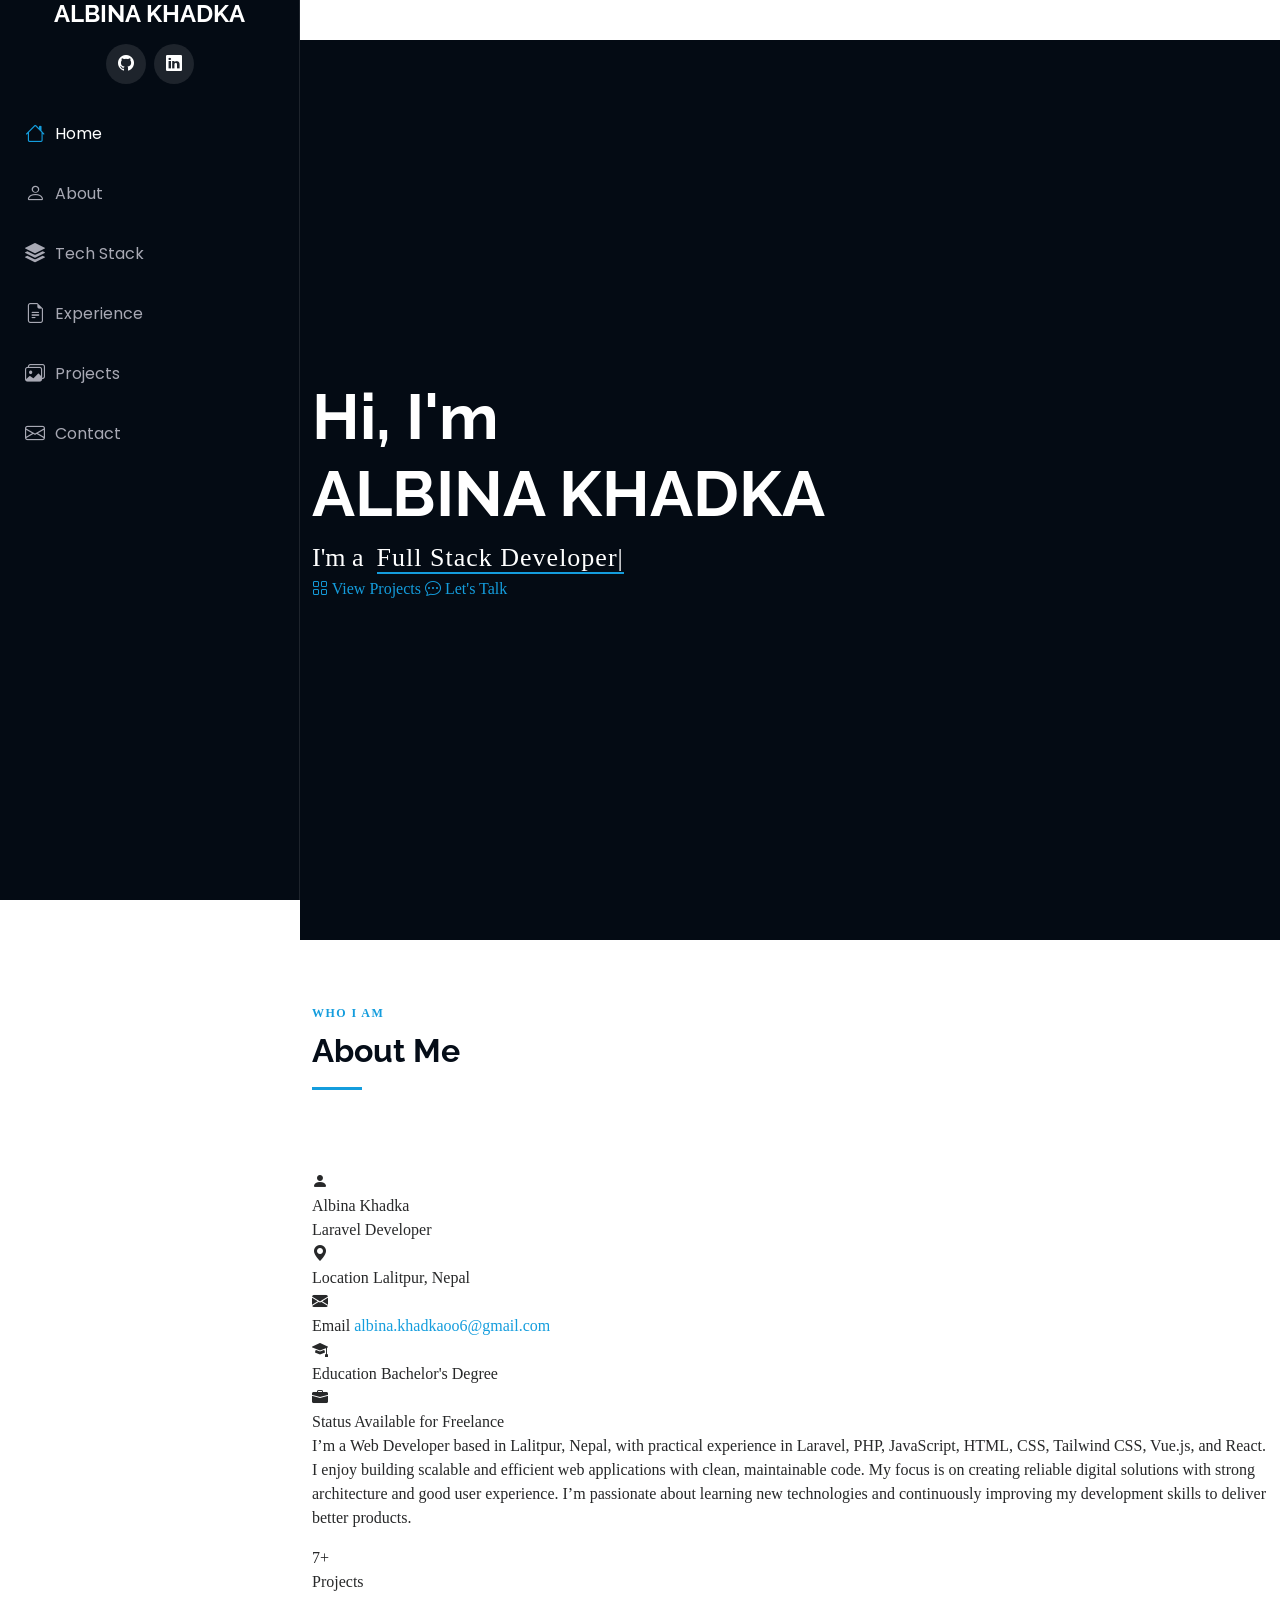
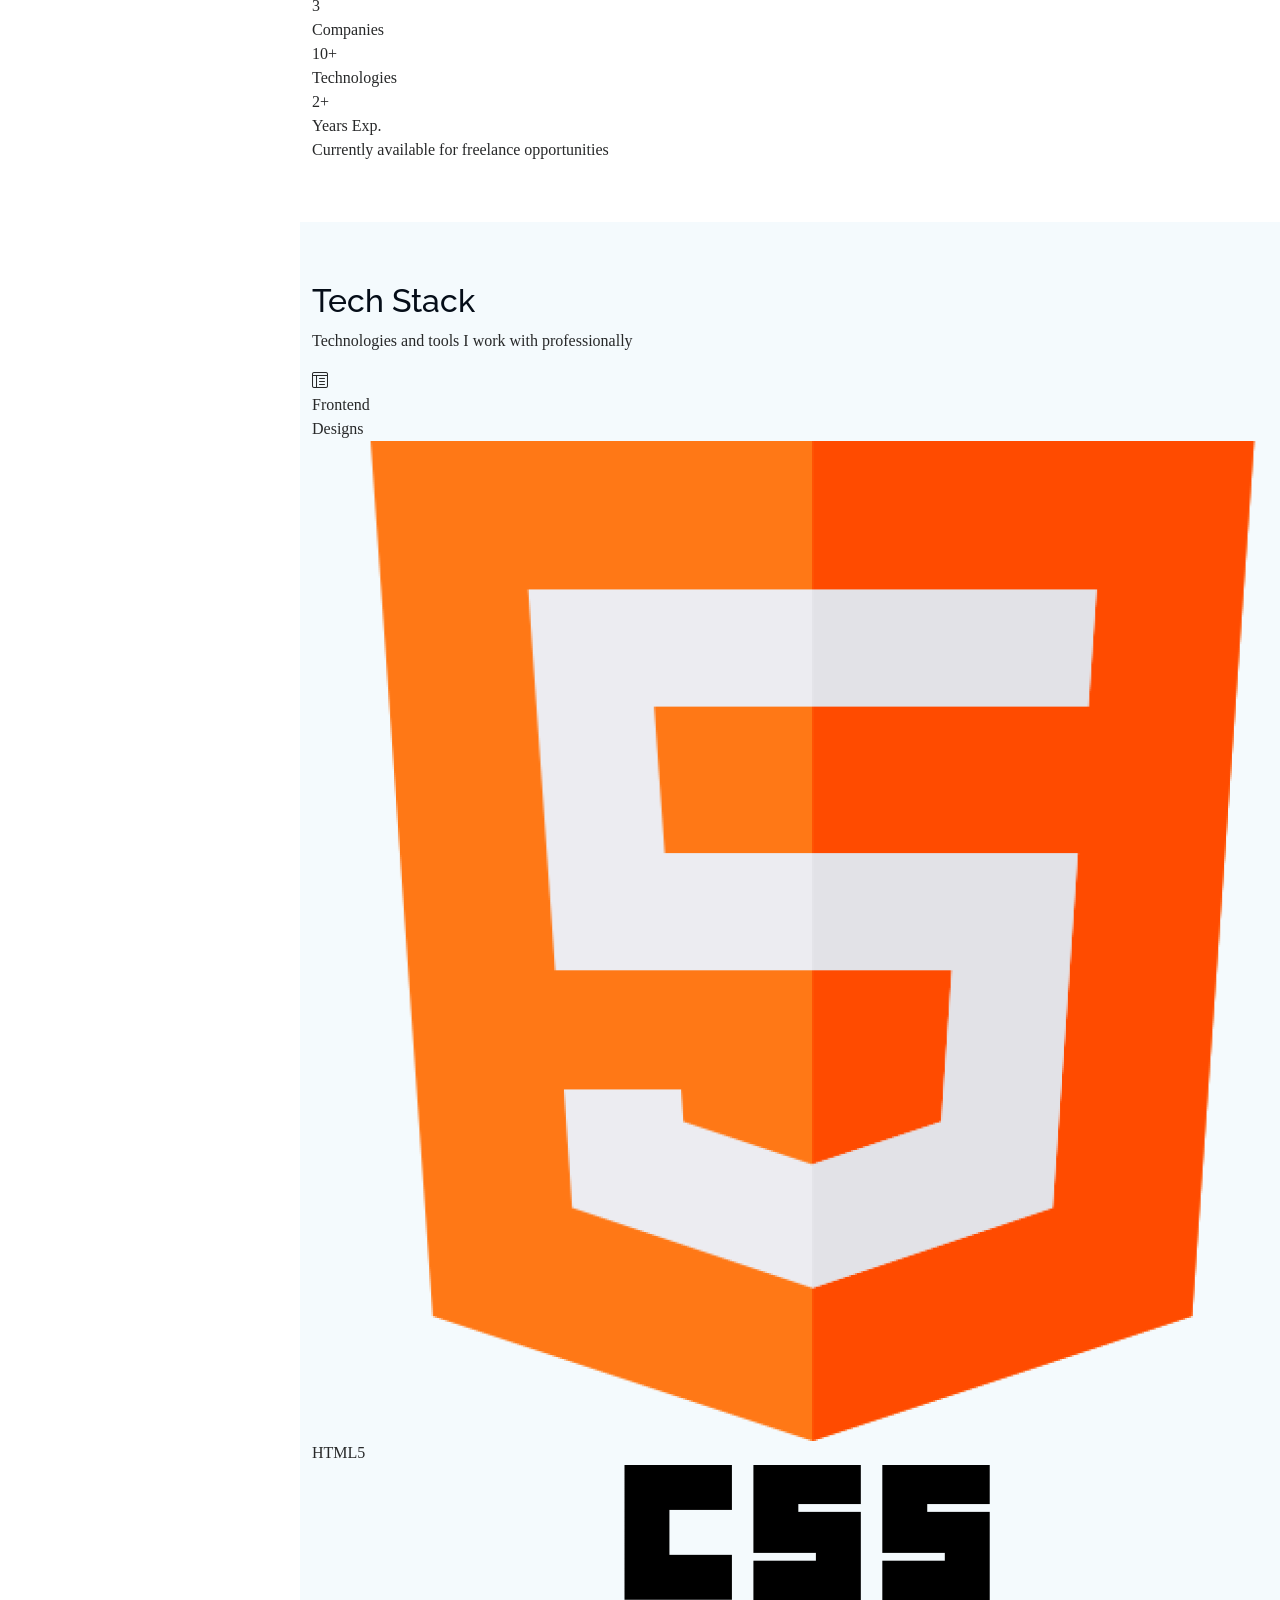
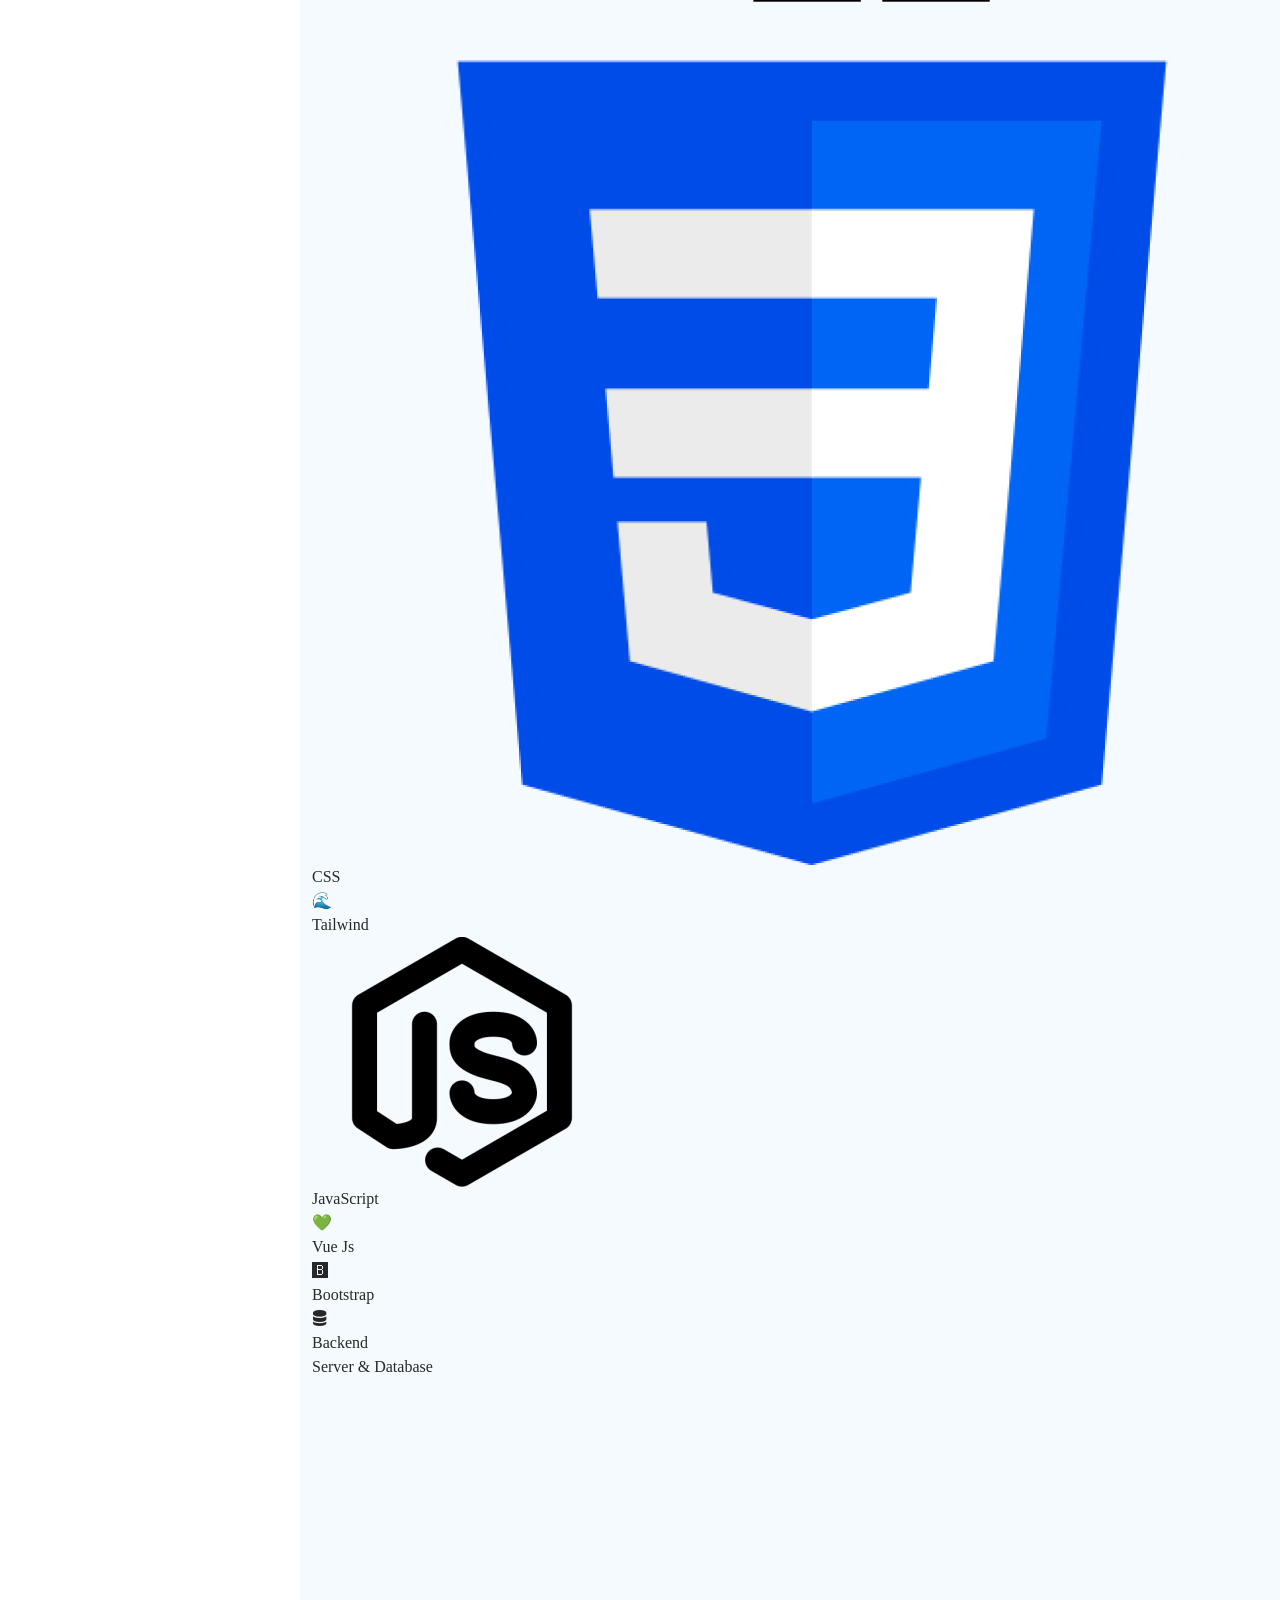
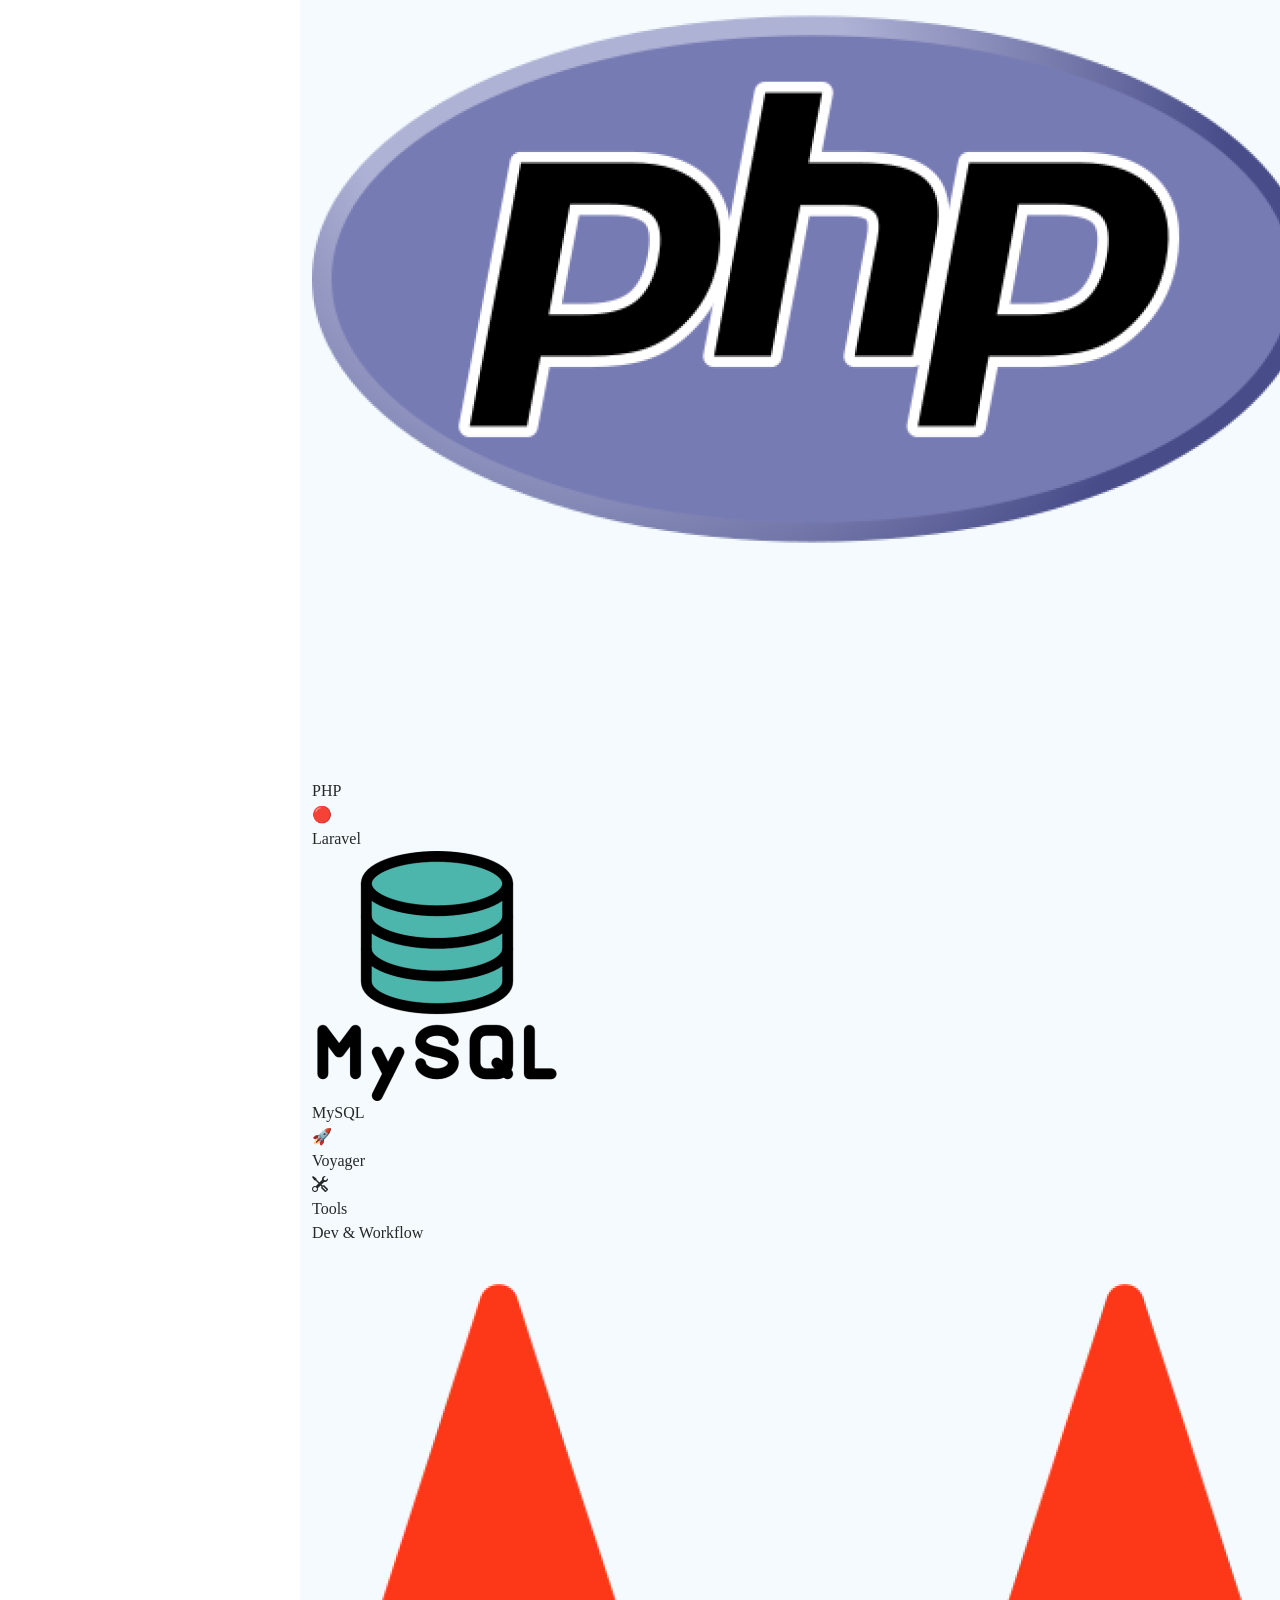
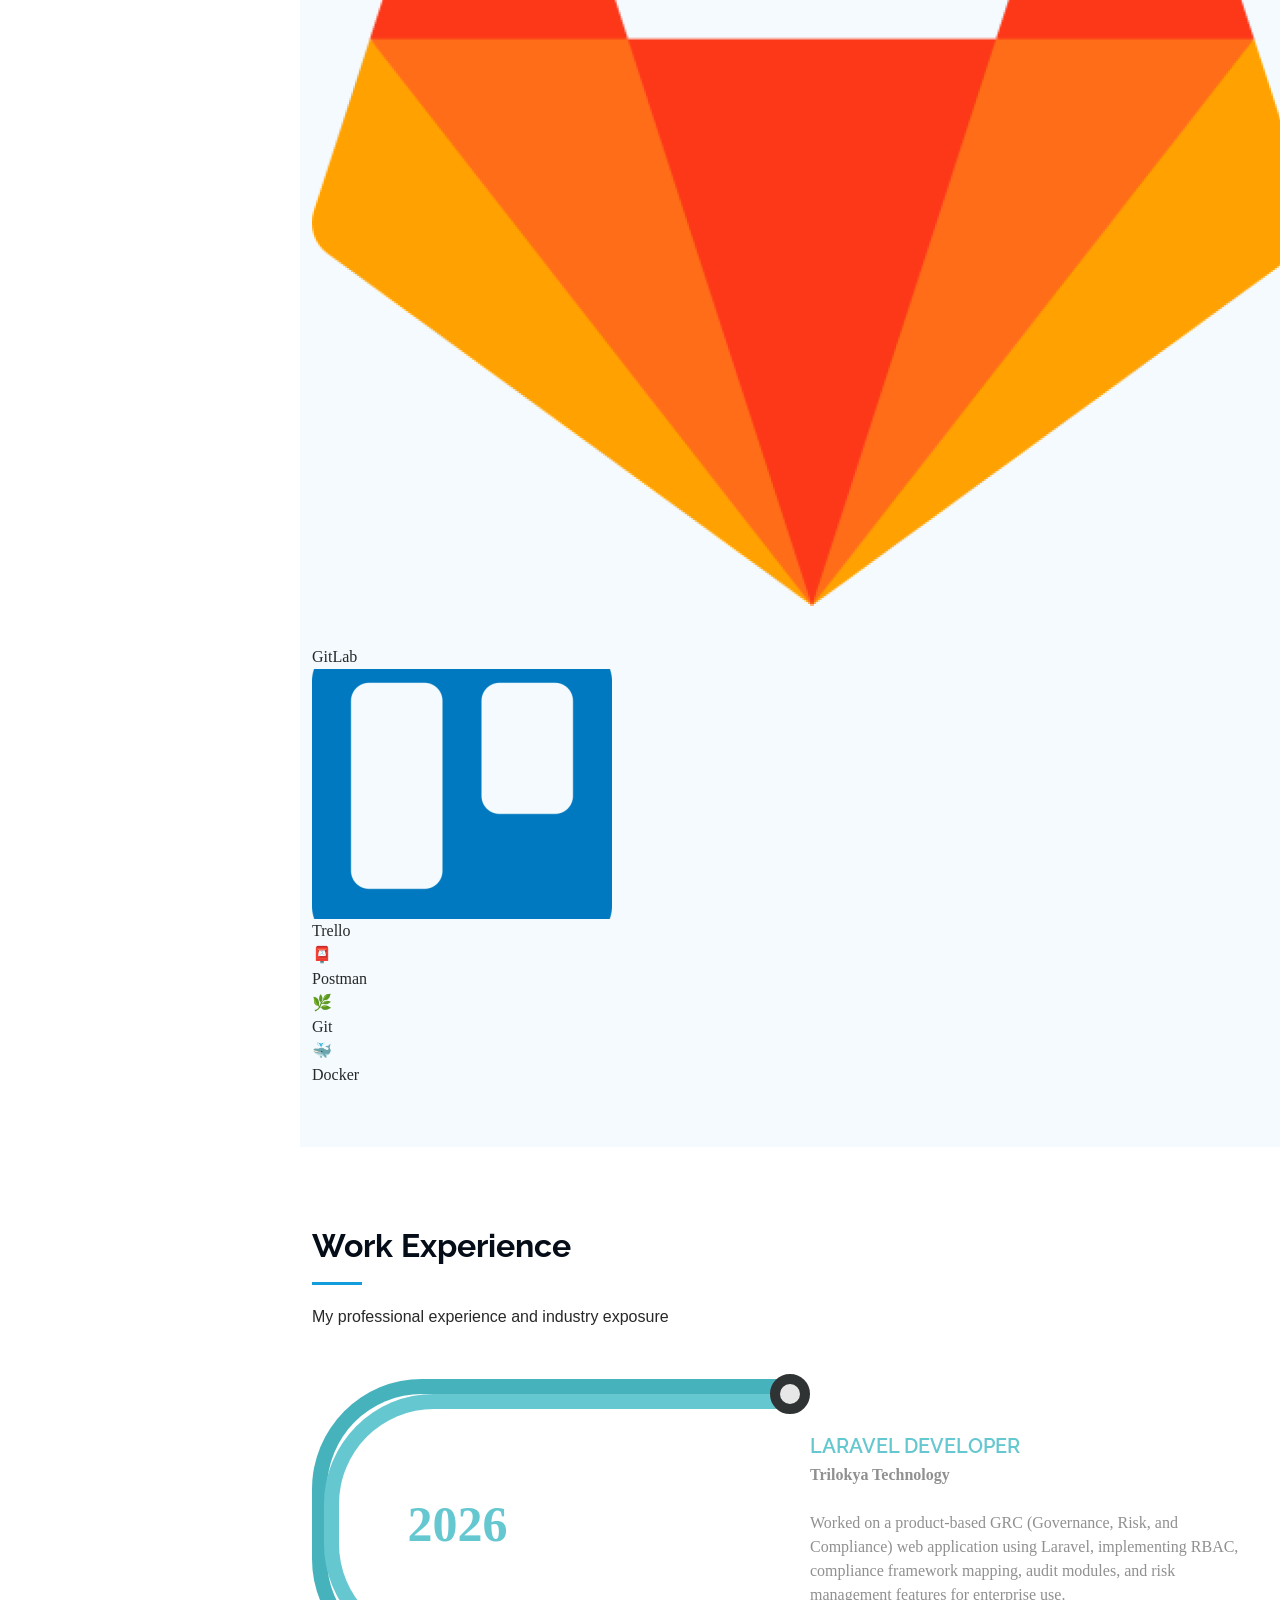
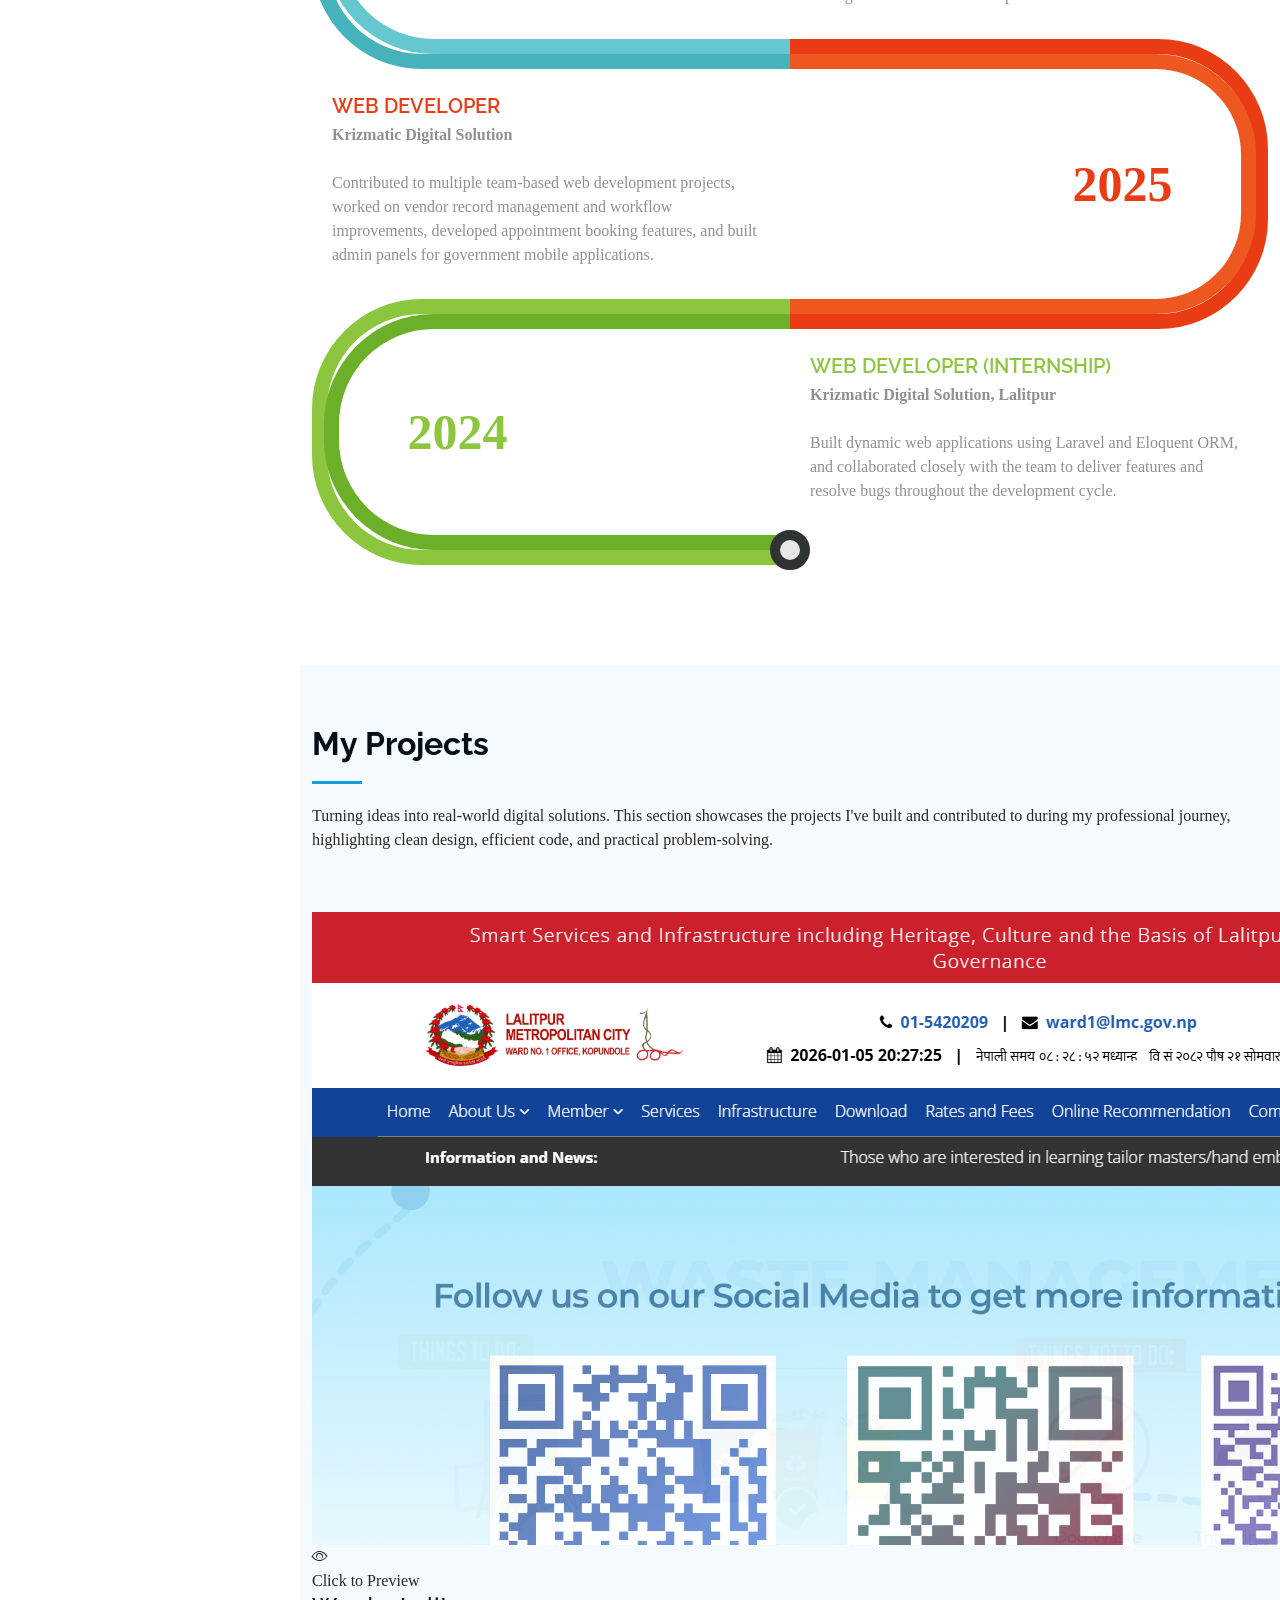
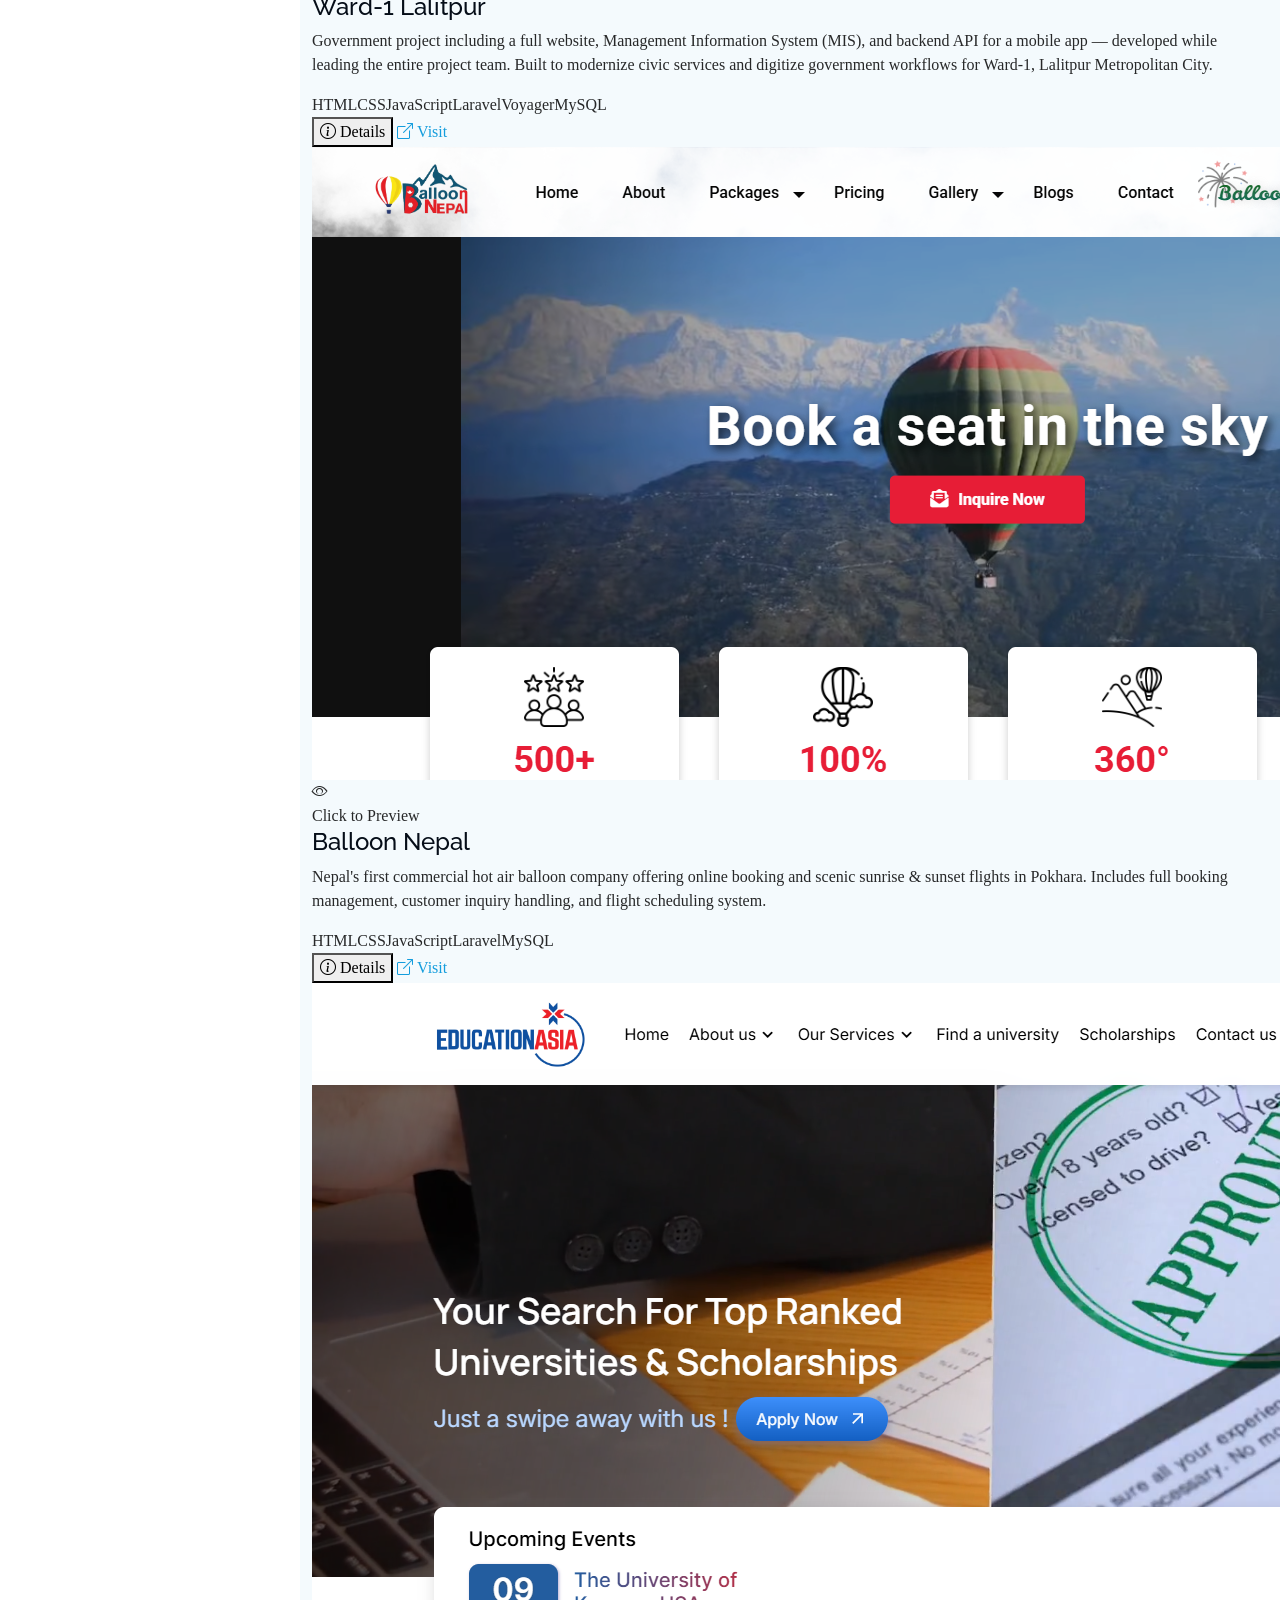
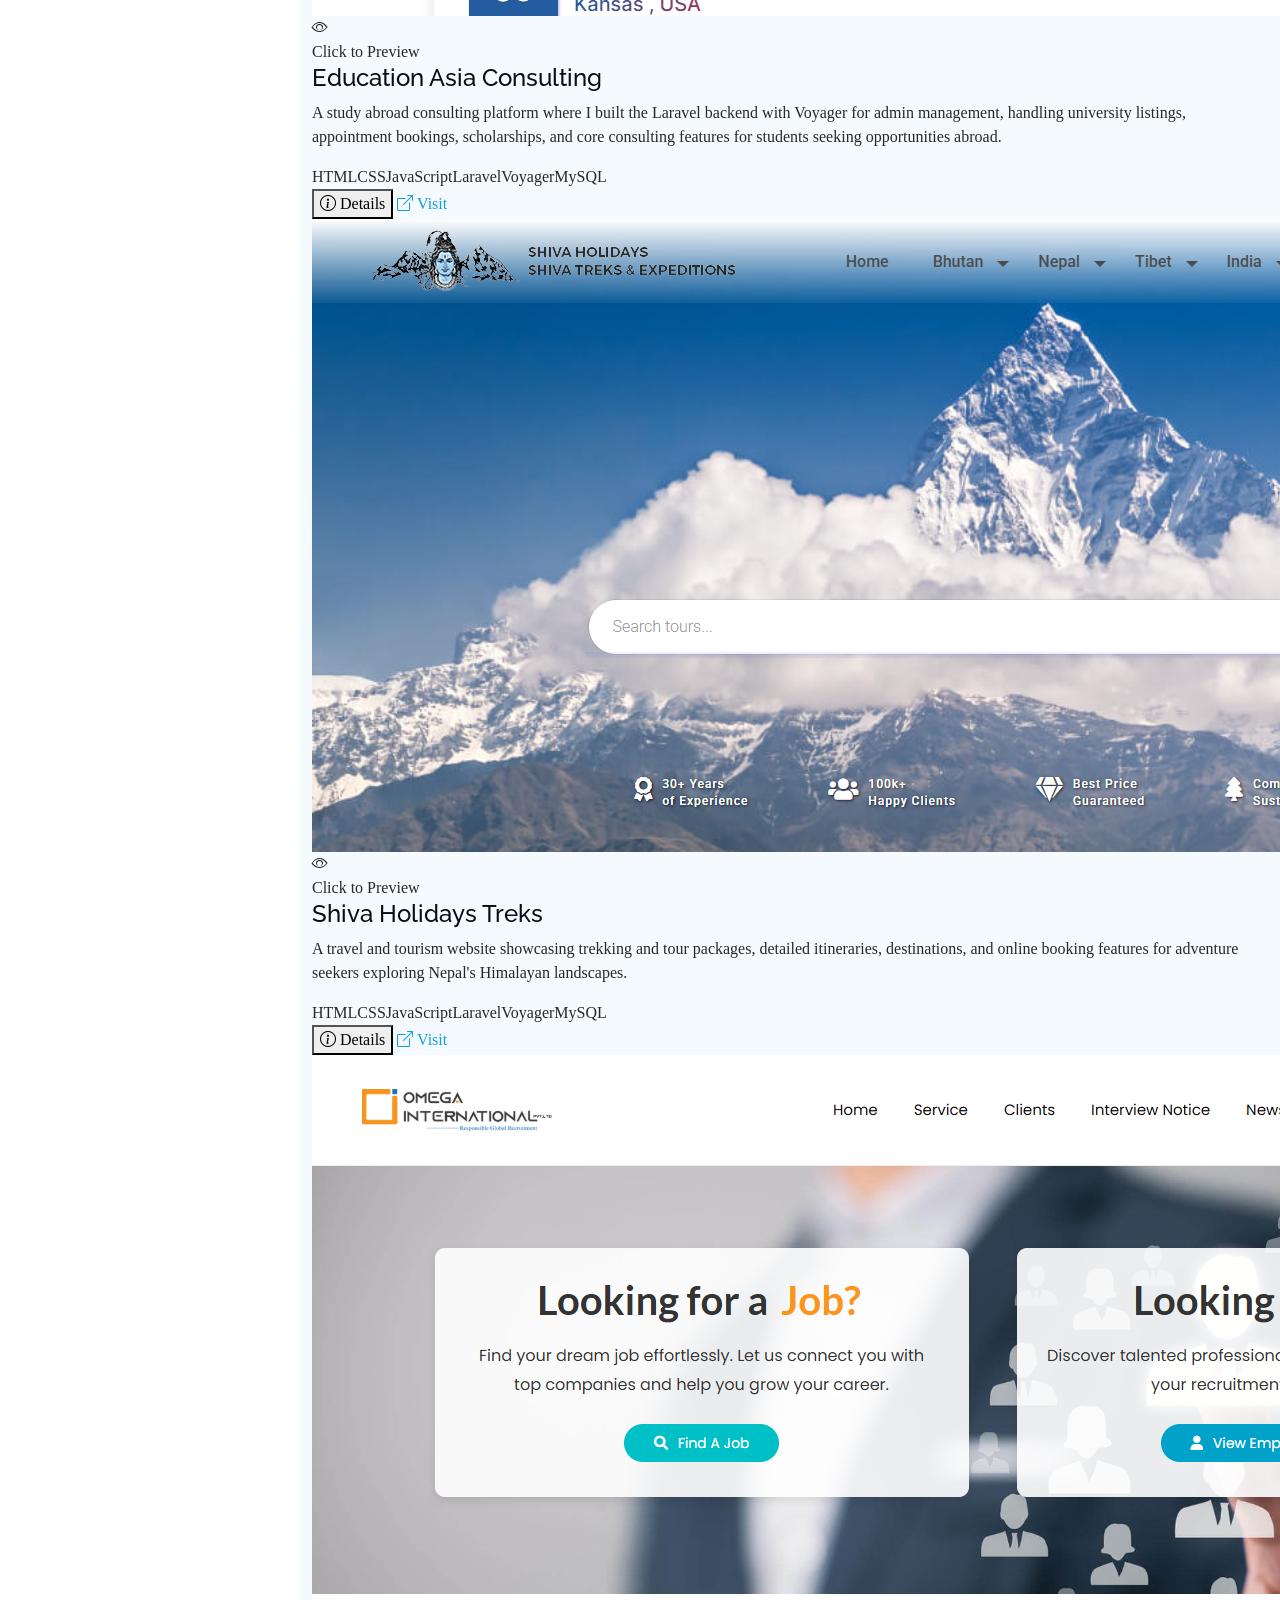
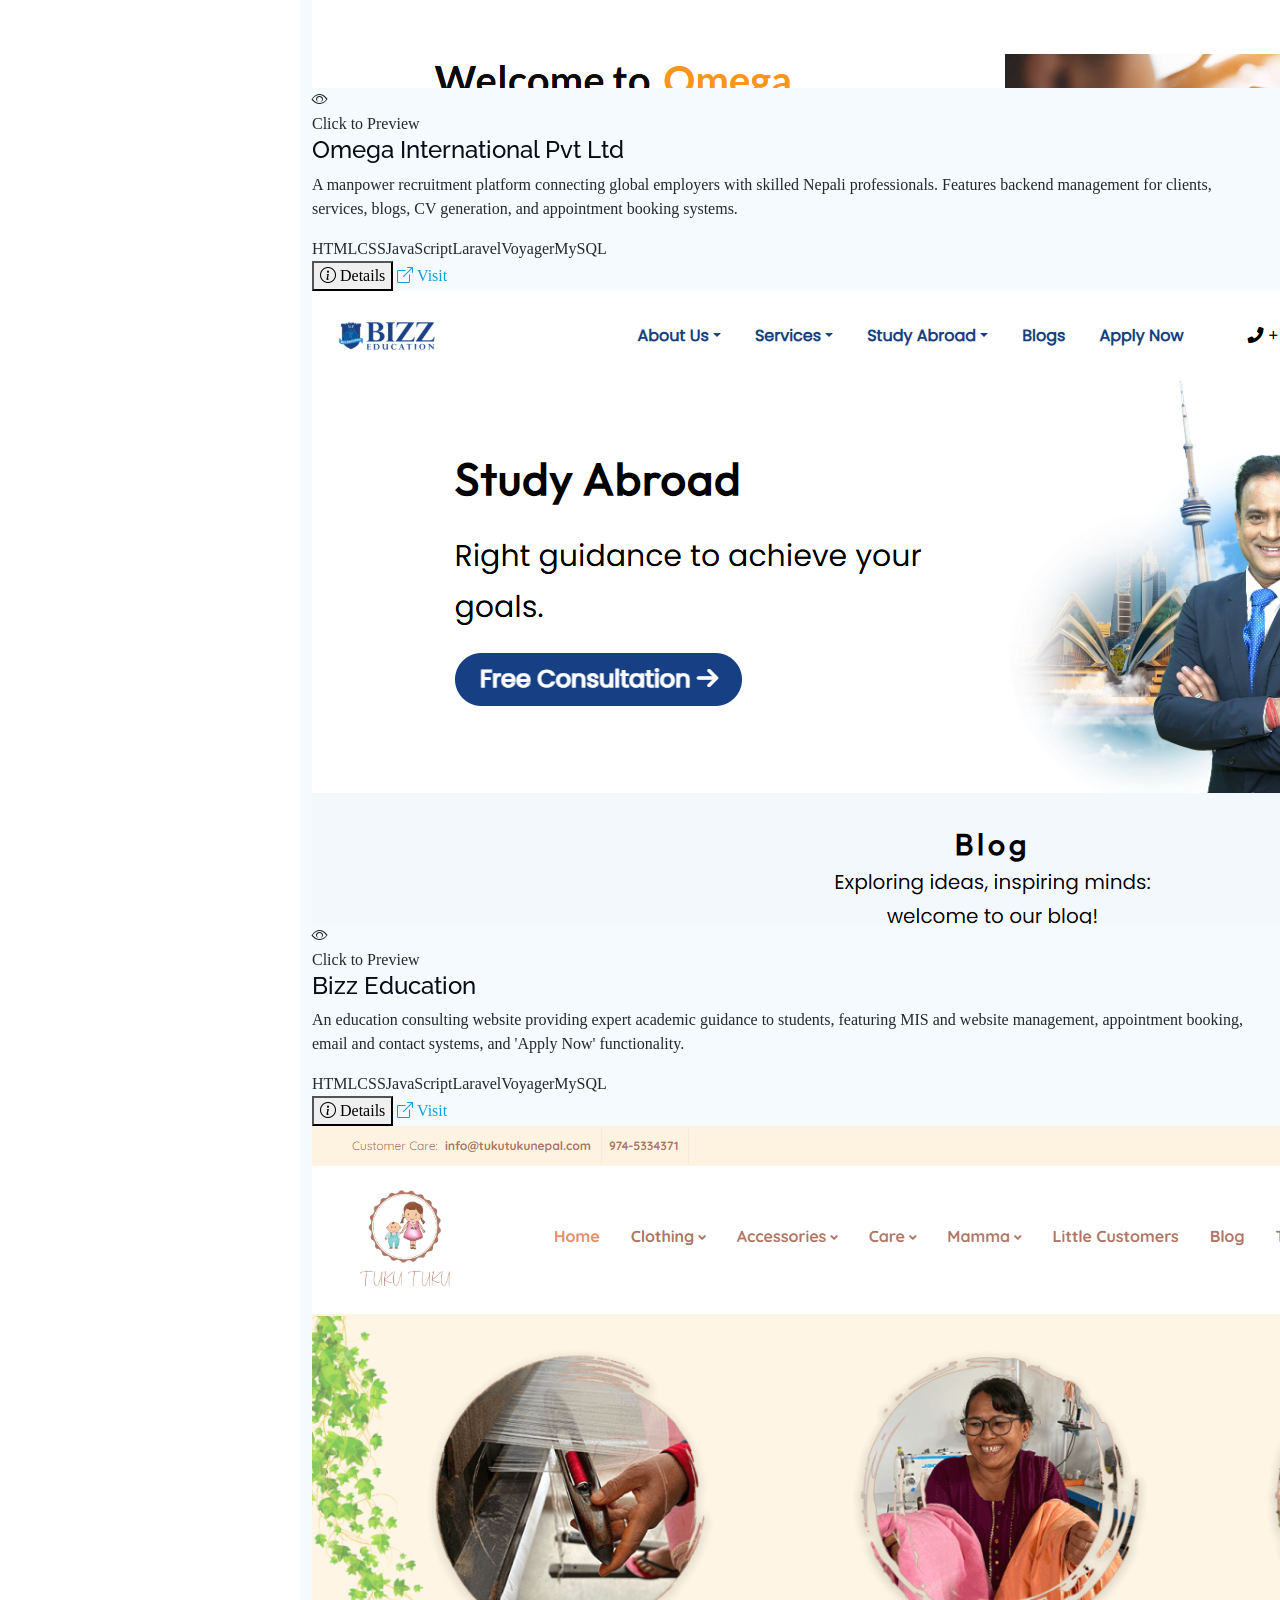
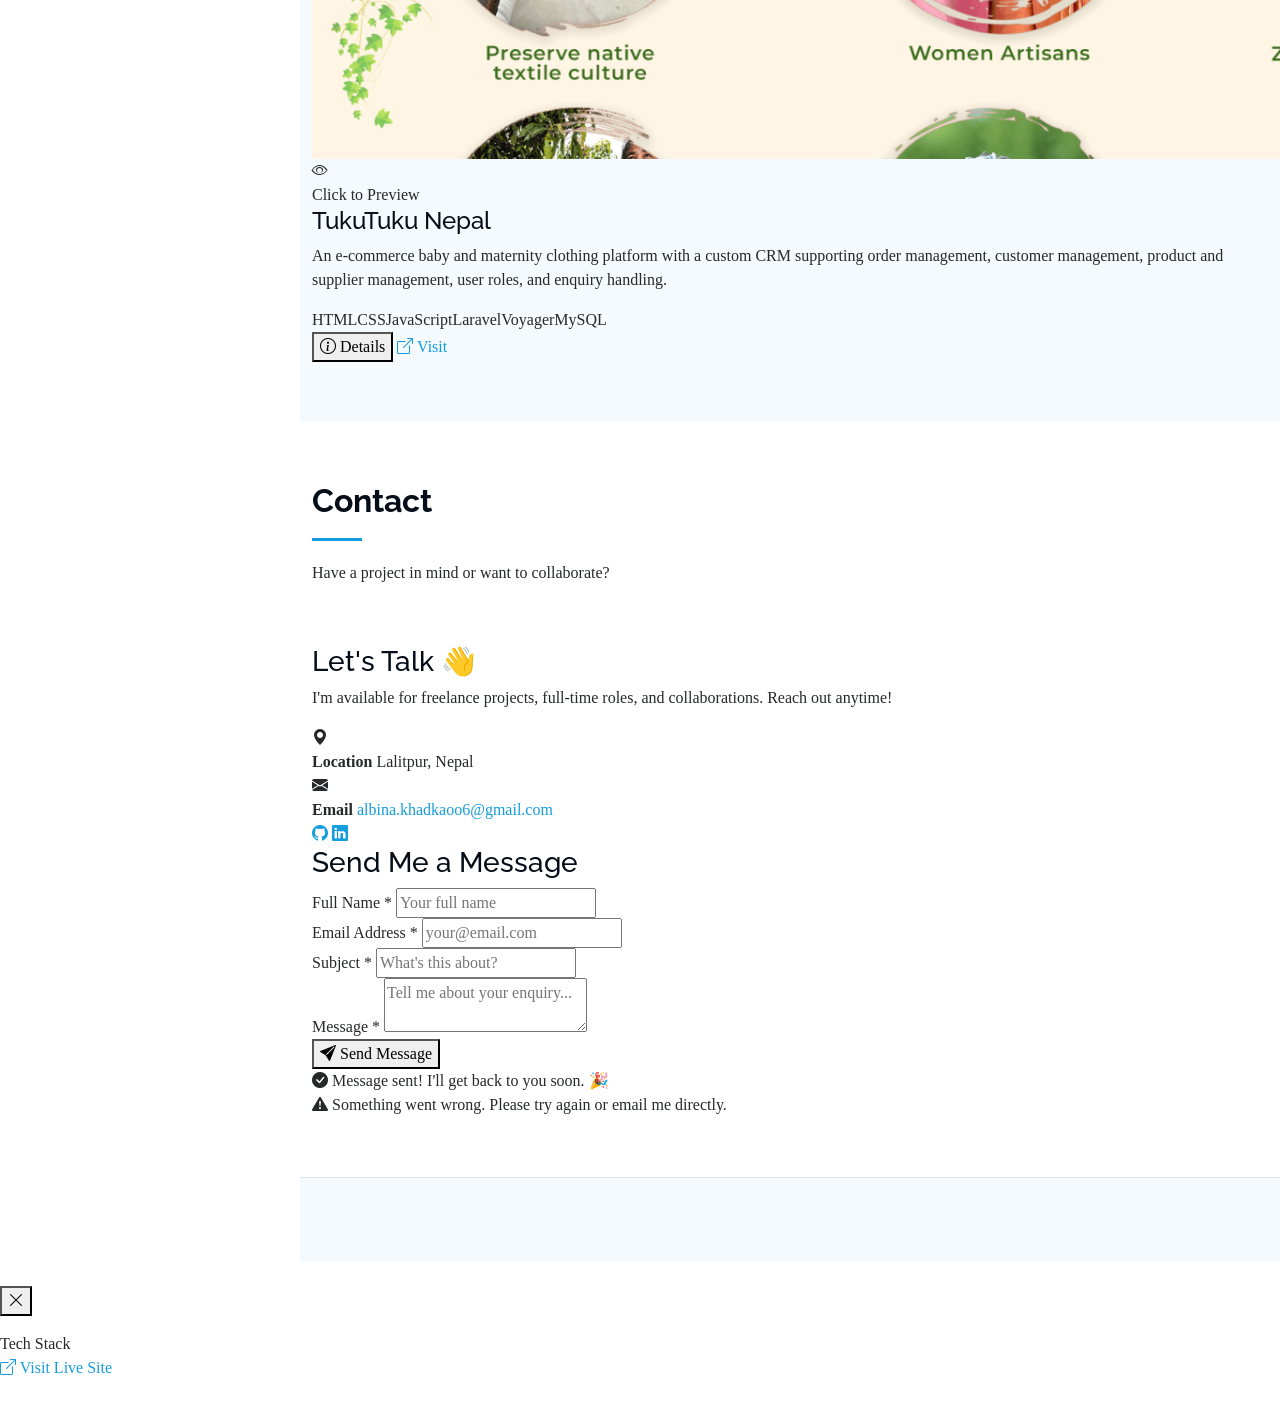
==== commit cf302c83: "final" ====
--- a/index.html
+++ b/index.html
@@ -38,9 +38,9 @@
     </a>
 
     <div class="social-links text-center">
-      <a href="mailto:albina.khadkaoo6@gmail.com" class="gmail" target="_blank">
+      <!-- <a href="mailto:albina.khadkaoo6@gmail.com" class="gmail" target="_blank">
         <i class="bi bi-envelope-fill"></i>
-      </a>
+      </a> -->
       <a href="https://github.com/AlbinaKhadka" class="github" target="_blank">
         <i class="bi bi-github"></i>
       </a>
